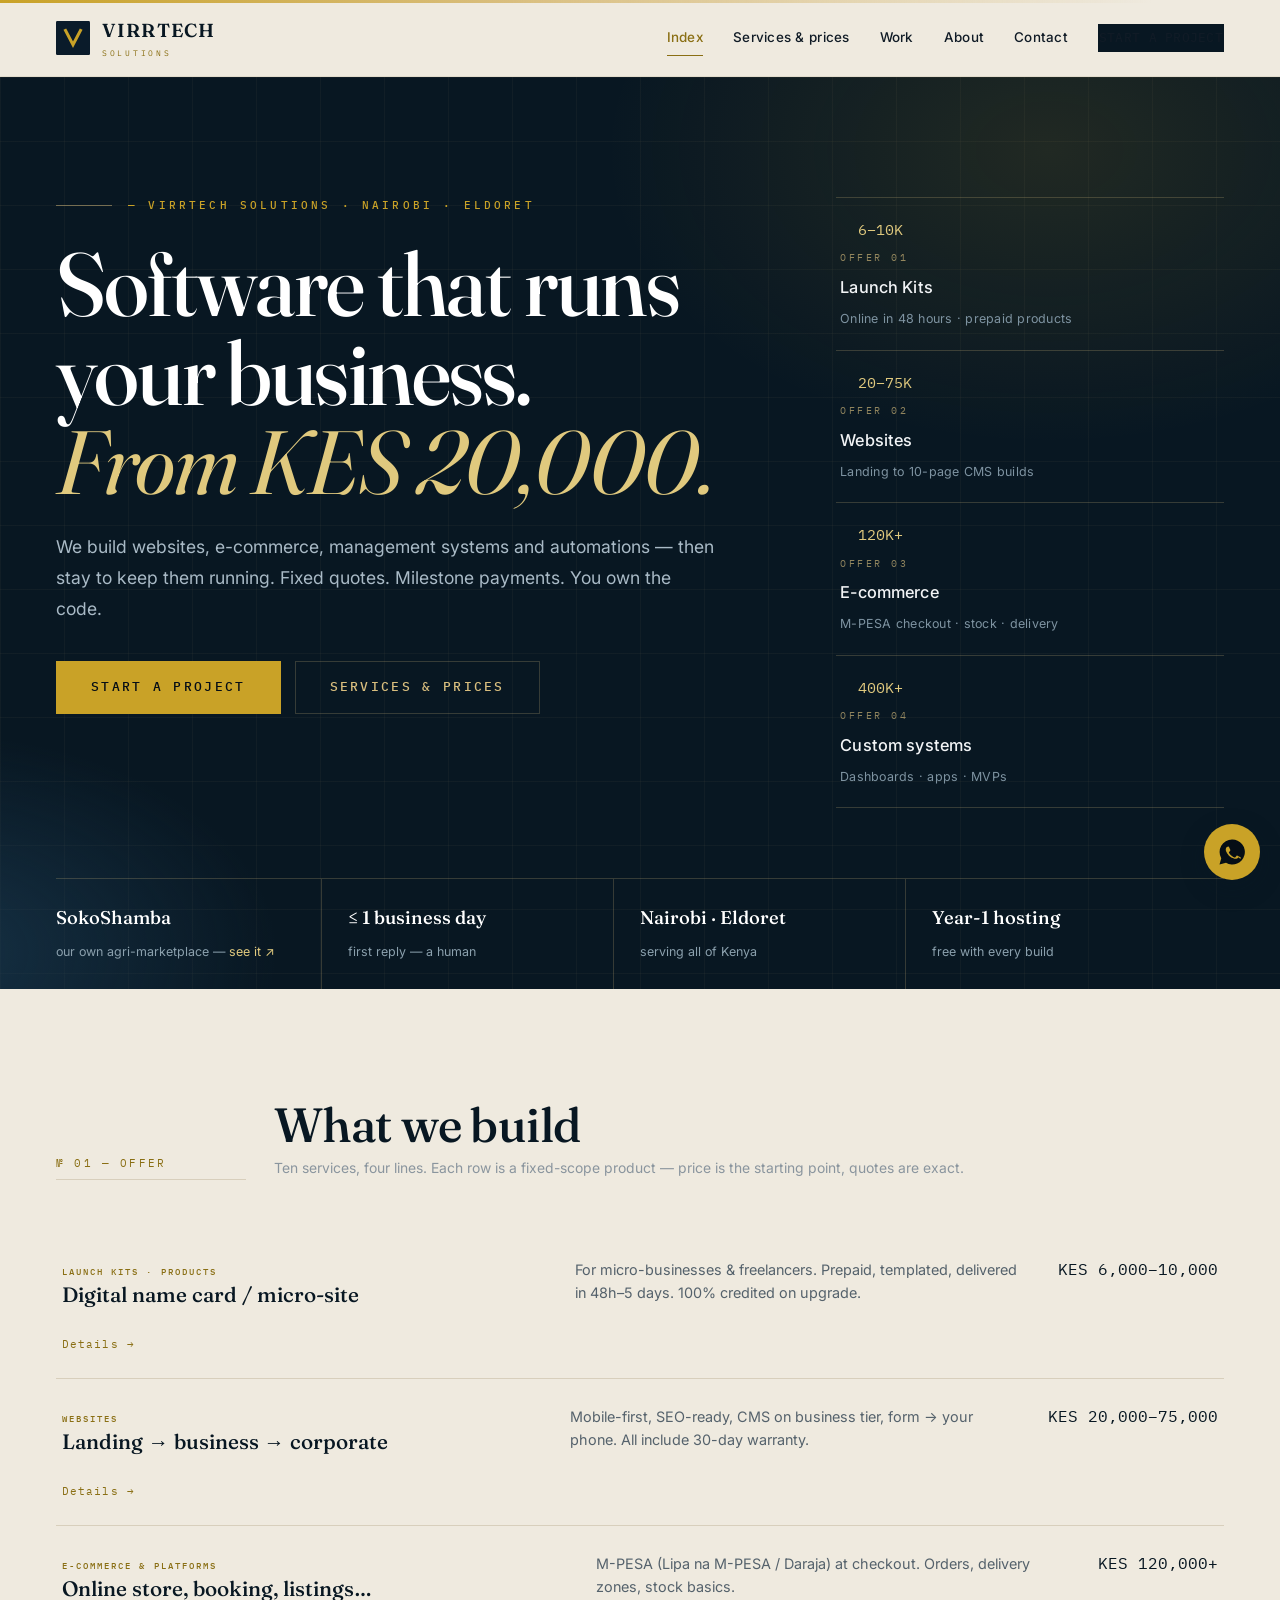
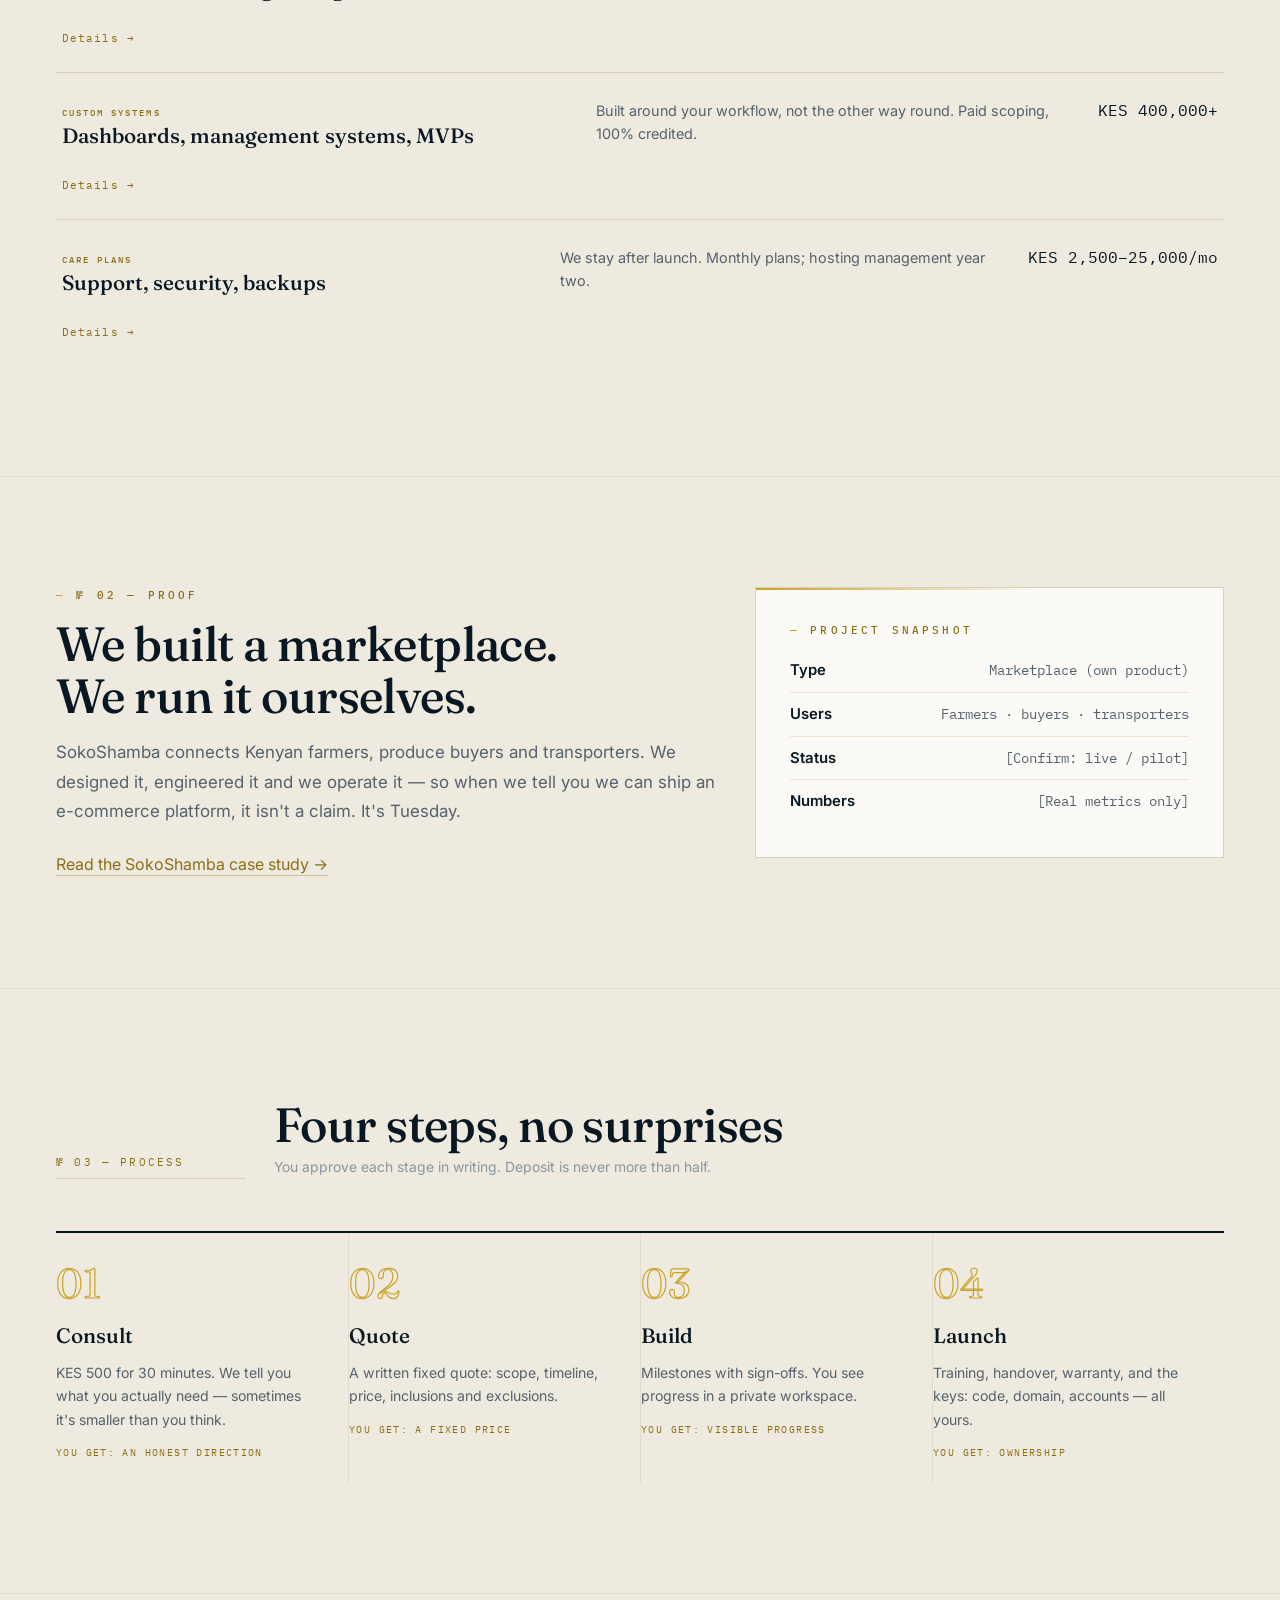
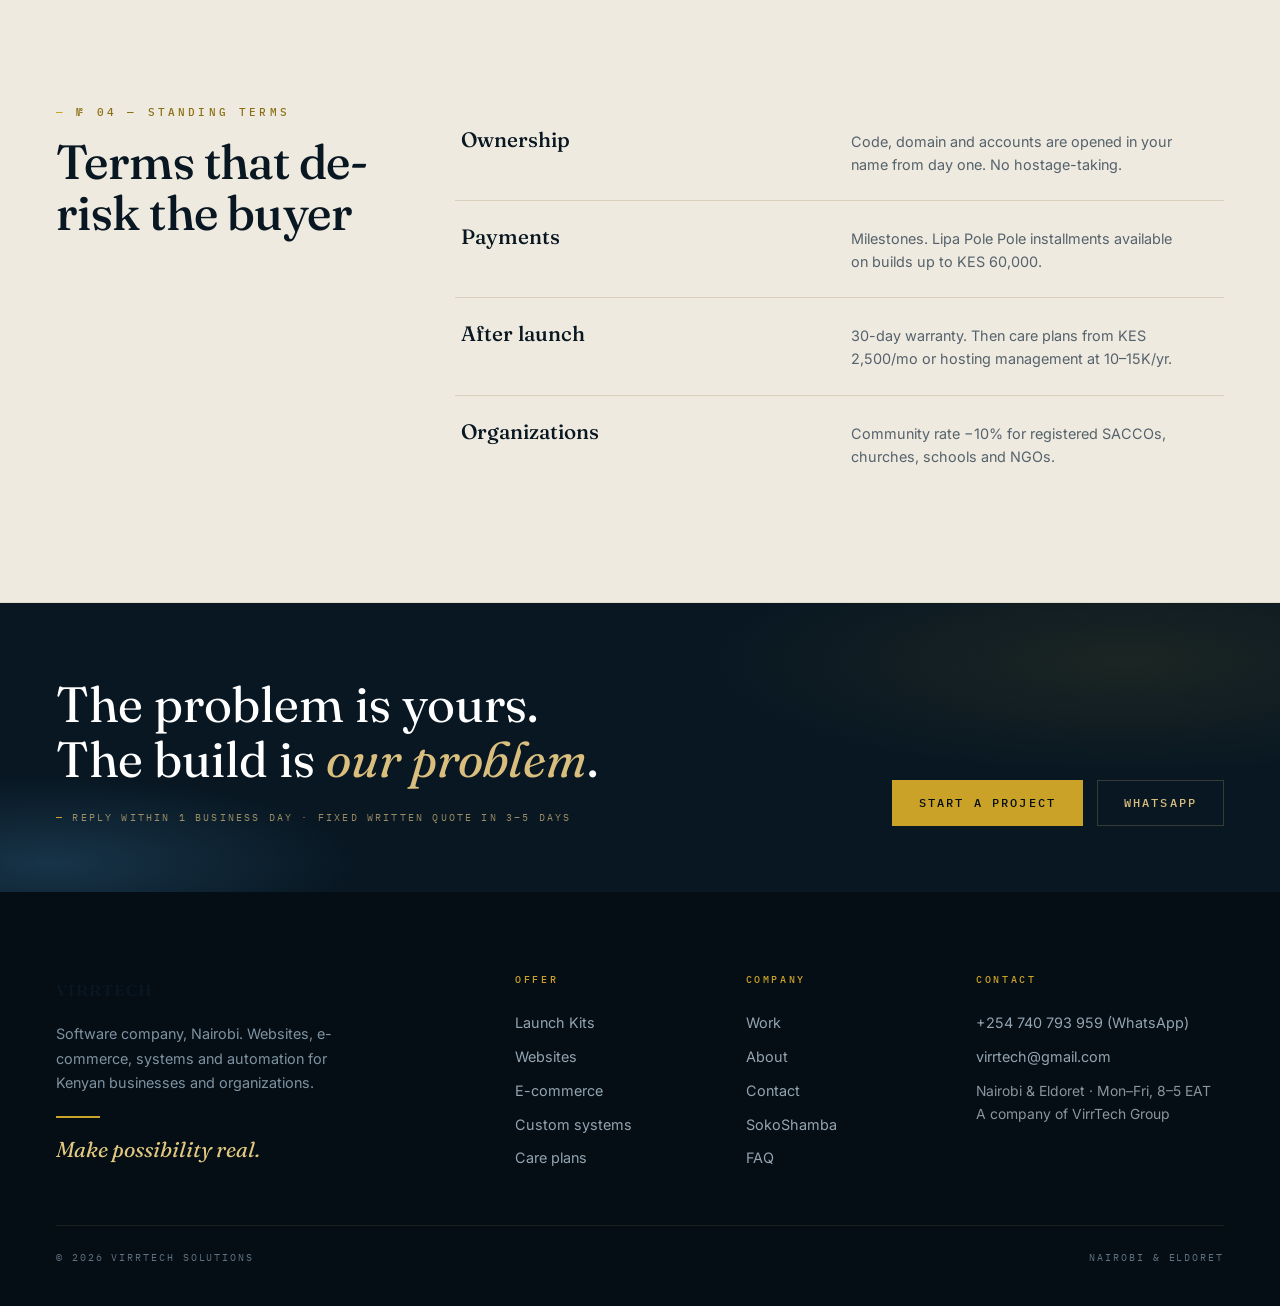
==== index.html @ 0513364d "Paystack consult fee (KES 500, flat): pay-to-book flow on book.html with card/M-PESA, paid-lead aler" ====
<!DOCTYPE html>
<html lang="en">
<head>
<meta charset="UTF-8">
<meta name="viewport" content="width=device-width, initial-scale=1.0">
<title>VirrTech Solutions — Nairobi software company: websites, systems, automation</title>
<meta name="description" content="VirrTech Solutions builds business websites (from KES 20,000), e-commerce with M-PESA, custom systems and automations in Nairobi. Fixed quotes, you own everything.">
<link rel="preconnect" href="https://fonts.googleapis.com">
<link href="https://fonts.googleapis.com/css2?family=Fraunces:ital,opsz,wght@0,9..144,400;0,9..144,500;0,9..144,600;1,9..144,400;1,9..144,500&family=IBM+Plex+Mono:wght@400;500&family=Inter:wght@400;500;600;700&display=swap" rel="stylesheet">
<link rel="stylesheet" href="css/styles.css">
<link rel="icon" type="image/svg+xml" href="data:image/svg+xml,%3Csvg xmlns='http://www.w3.org/2000/svg' viewBox='0 0 100 100'%3E%3Crect width='100' height='100' rx='4' fill='%230A1B2A'/%3E%3Cpath d='M28 28 L50 70 L72 28' fill='none' stroke='%23C9A227' stroke-width='9' stroke-linecap='square'/%3E%3C/svg%3E">

<meta property="og:type" content="website">
<meta property="og:site_name" content="VirrTech Solutions">
<meta property="og:url" content="https://virrtech.co.ke/index.html">
<meta property="og:title" content="VirrTech Solutions — Nairobi software company: websites, systems, automation">
<meta property="og:description" content="VirrTech Solutions — software company in Nairobi & Eldoret, Kenya. Websites from KES 20,000, e-commerce with M-PESA, custom systems, automations.">
<meta property="og:image" content="https://virrtech.co.ke/og-cover.png">
<meta name="twitter:card" content="summary_large_image">
<link rel="canonical" href="https://virrtech.co.ke/index.html">
<!-- GA4: replace G-XXXXXXX once tracking is wanted
<script async src="https://www.googletagmanager.com/gtag/js?id=G-XXXXXXX"></script> -->

<!-- LocalBusiness schema (index only) -->
<script type="application/ld+json">
{
 "@context":"https://schema.org",
 "@type":"ProfessionalService",
 "name":"VirrTech Solutions",
 "description":"Software company in Nairobi & Eldoret, Kenya: websites, e-commerce with M-PESA, custom systems, automation.",
 "url":"https://virrtech.co.ke/",
 "email":"virrtech@gmail.com",
 "telephone":"+254740793959",
 "priceRange":"KES 6,000 - KES 3,000,000",
 "areaServed":["Nairobi","Eldoret","Kenya"],
 "founder":{"@type":"Person","name":"Ryan Lagat","jobTitle":"Founder & Group CEO"},
 "parentOrganization":{"@type":"Organization","name":"VirrTech Group"}
}
</script></head>

<body>

<!-- header -->
<header class="hd">
  <div class="wrap hd-in">
    <a class="logo" href="index.html" aria-label="VirrTech Solutions">
      <svg width="34" height="34" viewBox="0 0 100 100" aria-hidden="true"><rect width="100" height="100" rx="4" fill="#0A1B2A"/><path d="M28 28 L50 70 L72 28" fill="none" stroke="#C9A227" stroke-width="9" stroke-linecap="square"/></svg>
      <span><span class="nm">VIRRTECH</span><span class="sd">Solutions</span></span>
    </a>
    <nav class="nav">
      <a class="on" href="index.html">Index</a>
      <a href="services.html">Services &amp; prices</a>
      <a href="work.html">Work</a>
      <a href="about.html">About</a>
      <a href="start.html">Contact</a>
      <a class="btn btn-p btn-sm" href="start.html">Start a project</a>
    </nav>
    <button class="burger" aria-label="Menu" onclick="document.body.classList.toggle('mo')">☰</button>
  </div>
</header>
<div class="mnav"><a href="index.html">Index</a><a href="services.html">Services &amp; prices</a><a href="work.html">Work</a><a href="about.html">About</a><a href="start.html">Contact</a><a class="btn btn-p" href="start.html">Start a project</a></div>

<!-- hero -->
<section class="hero">
  <div class="wrap">
    <div class="hero-grid">
      <div data-rv>
        <div class="eyebrow-hero"><span class="rule"></span><span class="lab" style="color:var(--gold-500);">VirrTech Solutions · Nairobi · Eldoret</span></div>
        <h1 class="t1">Software that runs<br>your business.<br><em>From KES 20,000.</em></h1>
        <p class="lead" style="color:#A9BAC6;">We build websites, e-commerce, management systems and automations — then stay to keep them running. Fixed quotes. Milestone payments. You own the code.</p>
        <div class="acts">
          <a class="btn btn-g btn-lg" href="start.html">Start a project</a>
          <a class="btn btn-ol btn-lg" href="services.html">Services &amp; prices</a>
        </div>
      </div>
      <div class="rail" data-rv>
        <div class="rl"><a href="services.html#kits"><span class="pr">6–10K</span><span class="no">Offer 01</span><span class="ln">Launch Kits</span><span class="ds">Online in 48 hours · prepaid products</span></a></div>
        <div class="rl"><a href="services.html#sites"><span class="pr">20–75K</span><span class="no">Offer 02</span><span class="ln">Websites</span><span class="ds">Landing to 10-page CMS builds</span></a></div>
        <div class="rl"><a href="services.html#commerce"><span class="pr">120K+</span><span class="no">Offer 03</span><span class="ln">E-commerce</span><span class="ds">M-PESA checkout · stock · delivery</span></a></div>
        <div class="rl"><a href="services.html#systems"><span class="pr">400K+</span><span class="no">Offer 04</span><span class="ln">Custom systems</span><span class="ds">Dashboards · apps · MVPs</span></a></div>
      </div>
    </div>
    <div class="hstrip" data-rv>
      <div><b>SokoShamba</b><span>our own agri-marketplace — </span><a class="go" href="work.html">see it ↗</a></div>
      <div><b>≤ 1 business day</b><span>first reply — a human</span></div>
      <div><b>Nairobi · Eldoret</b><span>serving all of Kenya</span></div>
      <div><b>Year-1 hosting</b><span>free with every build</span></div>
    </div>
  </div>
</section>

<section class="sec" id="offer">
  <div class="wrap">
    <div class="sechead"><span class="n">№ 01 — Offer</span>
      <div><h2 class="t2">What we build</h2>
      <p class="small" style="margin-top:6px;">Ten services, four lines. Each row is a fixed-scope product — price is the starting point, quotes are exact.</p></div>
    </div>
    <div data-rv>
      <div class="rrow"><div class="wt"><small>Launch Kits · products</small>Digital name card / micro-site</div><div class="ds">For micro-businesses &amp; freelancers. Prepaid, templated, delivered in 48h–5 days. 100% credited on upgrade.</div><div class="px">KES 6,000–10,000</div><a class="go" href="services.html#kits">Details →</a></div>
      <div class="rrow"><div class="wt"><small>Websites</small>Landing → business → corporate</div><div class="ds">Mobile-first, SEO-ready, CMS on business tier, form → your phone. All include 30-day warranty.</div><div class="px">KES 20,000–75,000</div><a class="go" href="services.html#sites">Details →</a></div>
      <div class="rrow"><div class="wt"><small>E-commerce &amp; platforms</small>Online store, booking, listings…</div><div class="ds">M-PESA (Lipa na M-PESA / Daraja) at checkout. Orders, delivery zones, stock basics.</div><div class="px">KES 120,000+</div><a class="go" href="services.html#commerce">Details →</a></div>
      <div class="rrow"><div class="wt"><small>Custom systems</small>Dashboards, management systems, MVPs</div><div class="ds">Built around your workflow, not the other way round. Paid scoping, 100% credited.</div><div class="px">KES 400,000+</div><a class="go" href="services.html#systems">Details →</a></div>
      <div class="rrow"><div class="wt"><small>Care plans</small>Support, security, backups</div><div class="ds">We stay after launch. Monthly plans; hosting management year two.</div><div class="px">KES 2,500–25,000/mo</div><a class="go" href="services.html#care">Details →</a></div>
    </div>
  </div>
</section>

<!-- SokoShamba -->
<section class="sec">
  <div class="wrap">
    <div class="secgrid">
      <div class="c7" data-rv>
        <div class="lab">№ 02 — Proof</div>
        <h2 class="t2" style="margin-top:14px;">We built a marketplace.<br>We run it ourselves.</h2>
        <p class="lead" style="margin-top:16px;">SokoShamba connects Kenyan farmers, produce buyers and transporters. We designed it, engineered it and we operate it — so when we tell you we can ship an e-commerce platform, it isn't a claim. It's Tuesday.</p>
        <p class="mt"><a class="lnk" href="work.html">Read the SokoShamba case study →</a></p>
      </div>
      <div class="c5" data-rv>
        <div class="panel">
          <div class="lab" style="margin-bottom:10px;">Project snapshot</div>
          <ul>
            <li><b>Type</b> <span class="mono-n">Marketplace (own product)</span></li>
            <li><b>Users</b> <span class="mono-n">Farmers · buyers · transporters</span></li>
            <li><b>Status</b> <span class="mono-n">[Confirm: live / pilot]</span></li>
            <li><b>Numbers</b> <span class="mono-n">[Real metrics only]</span></li>
          </ul>
        </div>
      </div>
    </div>
  </div>
</section>

<!-- process -->
<section class="sec">
  <div class="wrap">
    <div class="sechead"><span class="n">№ 03 — Process</span>
      <div><h2 class="t2">Four steps, no surprises</h2>
      <p class="small" style="margin-top:6px;">You approve each stage in writing. Deposit is never more than half.</p></div>
    </div>
    <div class="steps" data-rv>
      <div class="stp"><span class="no">01</span><h4>Consult</h4><p>KES 500 for 30 minutes. We tell you what you actually need — sometimes it's smaller than you think.</p><span class="ot">You get: an honest direction</span></div>
      <div class="stp"><span class="no">02</span><h4>Quote</h4><p>A written fixed quote: scope, timeline, price, inclusions and exclusions.</p><span class="ot">You get: a fixed price</span></div>
      <div class="stp"><span class="no">03</span><h4>Build</h4><p>Milestones with sign-offs. You see progress in a private workspace.</p><span class="ot">You get: visible progress</span></div>
      <div class="stp"><span class="no">04</span><h4>Launch</h4><p>Training, handover, warranty, and the keys: code, domain, accounts — all yours.</p><span class="ot">You get: ownership</span></div>
    </div>
  </div>
</section>

<!-- policies strip -->
<section class="sec">
  <div class="wrap">
    <div class="secgrid">
      <div class="c4" data-rv>
        <div class="lab">№ 04 — Standing terms</div>
        <h2 class="t2" style="margin-top:14px;">Terms that de-risk the buyer</h2>
      </div>
      <div class="c8" data-rv>
        <div class="rrow"><div class="wt">Ownership</div><div class="ds">Code, domain and accounts are opened in your name from day one. No hostage-taking.</div></div>
        <div class="rrow"><div class="wt">Payments</div><div class="ds">Milestones. Lipa Pole Pole installments available on builds up to KES 60,000.</div></div>
        <div class="rrow"><div class="wt">After launch</div><div class="ds">30-day warranty. Then care plans from KES 2,500/mo or hosting management at 10–15K/yr.</div></div>
        <div class="rrow"><div class="wt">Organizations</div><div class="ds">Community rate −10% for registered SACCOs, churches, schools and NGOs.</div></div>
      </div>
    </div>
  </div>
</section>

<!-- final -->
<section class="qband">
  <div class="wrap" style="padding-top:74px;padding-bottom:66px;">
    <div class="in" data-rv>
      <div>
        <div class="t">The problem is yours.<br>The build is <em>our problem</em>.</div>
        <div class="sla">Reply within 1 business day · Fixed written quote in 3–5 days</div>
      </div>
      <div class="act">
        <a class="btn btn-p" href="start.html">Start a project</a>
        <a class="btn btn-ol" href="https://wa.me/254740793959">WhatsApp</a>
      </div>
    </div>
  </div>
</section>

<!-- footer -->
<footer class="ft">
  <div class="wrap">
    <div class="ft-grid">
      <div class="fb">
        <a class="logo" href="index.html"><span class="nm" style="font-size:1rem;">VIRRTECH</span></a>
        <p>Software company, Nairobi. Websites, e-commerce, systems and automation for Kenyan businesses and organizations.</p>
        <p class="ph">Make possibility real.</p>
      </div>
      <div><h5>Offer</h5><a href="services.html#kits">Launch Kits</a><a href="services.html#sites">Websites</a><a href="services.html#commerce">E-commerce</a><a href="services.html#systems">Custom systems</a><a href="services.html#care">Care plans</a></div>
      <div><h5>Company</h5><a href="work.html">Work</a><a href="about.html">About</a><a href="start.html">Contact</a><a href="work.html">SokoShamba</a><a href="faq.html">FAQ</a></div>
      <div><h5>Contact</h5><a href="https://wa.me/254740793959">+254 740 793 959 (WhatsApp)</a><a href="mailto:virrtech@gmail.com">virrtech@gmail.com</a><span class="small" style="display:block;margin-top:6px;">Nairobi &amp; Eldoret · Mon–Fri, 8–5 EAT<br>A company of VirrTech Group</span></div>
    </div>
    <div class="ftbot"><span>© 2026 VirrTech Solutions</span><span>Nairobi &amp; Eldoret</span></div>
  </div>
</footer>

<a class="wafab" href="https://wa.me/254740793959?text=Hi%20VirrTech%20%F0%9F%91%8B%20I%20found%20you%20via%20your%20website." aria-label="Chat on WhatsApp"><svg width="30" height="30" viewBox="0 0 24 24" fill="#fff"><path d="M12 2a10 10 0 0 0-8.6 15L2 22l5.2-1.4A10 10 0 1 0 12 2zm5.2 14.2c-.2.6-1.2 1.2-1.7 1.2-.4.1-1 .1-1.6-.1a13 13 0 0 1-1.5-.5c-2.6-1.1-4.3-3.9-4.4-4.1-.1-.2-1-1.4-1-2.6s.6-1.8.9-2.1c.2-.2.5-.3.7-.3h.5c.2 0 .4-.1.6.4l.9 2.1c.1.2.1.4 0 .6l-.4.6-.5.5c-.1.1-.3.3-.1.6.2.3.8 1.4 1.8 2.2 1.2 1.1 2.2 1.4 2.6 1.6.3.1.5.1.7-.1l1-1.2c.2-.3.4-.2.7-.1l2 1c.3.1.5.2.6.4 0 .1 0 .7-.3 1.3z"/></svg></a>
<div class="fbar">
  <a class="btn btn-p" href="start.html">Start a project</a>
  <a class="btn btn-ol" href="https://wa.me/254740793959">WhatsApp</a>
</div>

<script src="js/config.js" defer></script>
<script src="js/main.js" defer></script>
</body>
</html>
---- css/styles.css ----
/* ============================================================
   VIRRTECH SOLUTIONS — v3 "Midnight & Gold · Premium"
   Editorial-luxe: serif display, gold hairlines, deep navy
   ============================================================ */
:root{
  --navy-950:#050D15; --navy-900:#081722; --navy-800:#0F2636; --navy-700:#16334a; --navy-600:#1E4059;
  --gold-500:#C9A227; --gold-600:#AD8A20; --gold-700:#8A6F14; --gold-300:#E0C97E; --gold-200:#EADCA6;
  --champagne:#D9BE7E;
  --ivory:#F5F1E7; --paper:#EFEADF; --card:#FBFAF6;
  --ink:#101B26; --muted:#55626C; --soft:#8A959E; --line:#D8CFBC; --line-soft:rgba(216,207,188,.55);
  --line-dk:rgba(217,190,126,.22);
  --serif:"Fraunces",Georgia,"Times New Roman",serif;
  --sans:"Inter",system-ui,-apple-system,"Segoe UI",Roboto,Arial,sans-serif;
  --mono:"IBM Plex Mono",ui-monospace,Consolas,monospace;
  --ease:cubic-bezier(.16,1,.3,1);
}
*{margin:0;padding:0;box-sizing:border-box}
html{scroll-behavior:smooth}
::selection{background:#C9A227;color:#081722}
body{font-family:var(--sans);background:var(--paper);color:var(--ink);line-height:1.65;font-size:16px;-webkit-font-smoothing:antialiased;text-rendering:optimizeLegibility}
.wrap{max-width:1220px;margin:0 auto;padding:0 26px}
a{color:inherit}
.mono{font-family:var(--mono)}
img{max-width:100%}

/* gold top hairline */
body::before{content:"";position:fixed;top:0;left:0;right:0;height:3px;background:linear-gradient(90deg,var(--gold-500),var(--champagne) 40%,transparent 90%);z-index:120}

/* ---------- TYPE ---------- */
.serif{font-family:var(--serif)}
.t1{font-family:var(--serif);font-weight:500;font-size:clamp(3rem,7vw,5.6rem);line-height:.99;letter-spacing:-.02em;color:var(--navy-900)}
.t1 em{font-style:italic;font-weight:400;color:var(--gold-600);letter-spacing:-.015em}
.t2{font-family:var(--serif);font-weight:500;font-size:clamp(1.9rem,3.8vw,3rem);line-height:1.08;letter-spacing:-.012em;color:var(--navy-900)}
.t2 em{font-style:italic;color:var(--gold-600)}
.t3{font-family:var(--serif);font-weight:500;font-size:1.4rem;color:var(--navy-900);line-height:1.25}
.lab{font-family:var(--mono);font-size:.66rem;letter-spacing:.3em;text-transform:uppercase;color:var(--gold-700);font-weight:500}
.lab::before{content:"— ";color:var(--gold-500)}
.lab.lgt{color:var(--champagne)}.lab.lgt::before{color:var(--gold-500)}
.lead{color:var(--muted);font-size:1.06rem;line-height:1.75;max-width:60ch}
.lead b{color:var(--ink);font-weight:600}
.small{font-size:.87rem;color:var(--soft)}
.mono-n{font-family:var(--mono);font-size:.9rem}
.tick{color:var(--gold-600)}
.wht{color:#fff}.lgt{color:var(--champagne)}
.gold{color:var(--gold-600)}

/* ---------- BUTTONS ---------- */
.btn{display:inline-flex;align-items:center;justify-content:center;gap:10px;font-family:var(--mono);font-weight:500;font-size:.74rem;letter-spacing:.18em;text-transform:uppercase;padding:16px 26px;text-decoration:none;cursor:pointer;transition:all .22s var(--ease);line-height:1;border:1px solid transparent;border-radius:0;white-space:nowrap}
.btn-p{background:var(--navy-900);color:#fff}
.btn-p:hover{background:var(--gold-500);color:var(--navy-950)}
.btn-g{background:var(--gold-500);color:var(--navy-950)}
.btn-g:hover{background:var(--navy-900);color:#fff}
.btn-o{border-color:var(--navy-800);color:var(--navy-900);background:transparent}
.btn-o:hover{background:var(--navy-900);color:#fff}
.btn-ol{border-color:var(--line-dk);color:var(--champagne);background:transparent}
.btn-ol:hover{background:rgba(217,190,126,.14);color:#fff;border-color:var(--gold-500)}
.btn-sm{padding:12px 18px;font-size:.66rem}
.btn-lg{padding:19px 34px;font-size:.8rem}
.btn .ar{margin-left:4px}
.arr{font-family:var(--mono);color:var(--gold-700);text-decoration:none;font-size:.8rem;letter-spacing:.06em}
.arr:hover{color:var(--gold-600)}
.lnk{color:var(--gold-700);text-decoration:none;border-bottom:1px solid rgba(138,111,20,.35);padding-bottom:1px}
.lnk:hover{border-color:var(--gold-700);color:var(--gold-600)}

/* ---------- HEADER ---------- */
.hd{position:sticky;top:0;z-index:100;background:rgba(239,234,223,.86);backdrop-filter:blur(14px);-webkit-backdrop-filter:blur(14px);border-bottom:1px solid var(--line-soft)}
.hd-in{display:flex;align-items:center;justify-content:space-between;height:76px}
.logo{display:flex;align-items:center;gap:12px;text-decoration:none}
.logo .nm{font-family:var(--serif);font-weight:600;letter-spacing:.06em;font-size:1.18rem;color:var(--navy-900)}
.logo .sd{font-family:var(--mono);font-size:.5rem;letter-spacing:.34em;color:var(--gold-700);text-transform:uppercase;display:block;margin-top:1px}
.nav{display:flex;gap:30px;align-items:center}
.nav a{font-size:.84rem;font-weight:500;color:var(--ink);text-decoration:none;padding:6px 0;border-bottom:1px solid transparent;letter-spacing:.02em}
.nav a:hover{color:var(--gold-700)}
.nav a.on{color:var(--gold-700);border-bottom-color:var(--gold-700)}
.burger{display:none;background:none;border:1px solid var(--line);width:42px;height:42px;font-size:1.3rem;cursor:pointer;color:var(--navy-900);line-height:1}
@media(max-width:960px){.nav{display:none}.burger{display:block}}
.mnav{position:fixed;inset:76px 0 0;background:var(--navy-900);z-index:99;padding:40px 30px;transform:translateX(102%);transition:transform .32s var(--ease);display:flex;flex-direction:column;gap:6px}
body.mo .mnav{transform:none}
.mnav a{color:#DCE4E9;text-decoration:none;font-family:var(--serif);font-size:1.7rem;padding:10px 2px;border-bottom:1px solid rgba(217,190,126,.1)}
.mnav .btn{margin-top:24px;text-align:center;font-family:var(--mono);font-size:.75rem}

/* ---------- HERO ---------- */
.hero{padding:120px 0 0;position:relative;background:var(--navy-900);color:#fff;overflow:hidden}
.hero::before{content:"";position:absolute;inset:0;background:radial-gradient(56% 52% at 82% 8%,rgba(201,162,39,.13),transparent 62%),radial-gradient(46% 40% at -6% 96%,rgba(30,64,89,.65),transparent 60%),linear-gradient(rgba(217,190,126,.045) 1px,transparent 1px),linear-gradient(90deg,rgba(217,190,126,.045) 1px,transparent 1px);background-size:auto,auto,64px 64px,64px 64px;pointer-events:none}
.hero .wrap{position:relative}
.hero-grid{display:grid;grid-template-columns:1.3fr .7fr;gap:60px;align-items:start}
@media(max-width:960px){.hero-grid{grid-template-columns:1fr;gap:40px}}
.hero .t1{color:#fff}
.hero .t1 em{color:var(--gold-300)}
.hero .lead{color:#A9BAC6;margin-top:26px;font-size:1.1rem}
.hero .acts{display:flex;gap:14px;flex-wrap:wrap;margin-top:36px}
.hero .lab{color:var(--gold-500)}
.eyebrow-hero{display:flex;align-items:center;gap:16px;margin-bottom:26px}
.eyebrow-hero .rule{flex:0 0 56px;height:1px;background:rgba(217,190,126,.5)}
/* rail */
.rail{border-top:1px solid var(--line-dk)}
.rail .rl{border-bottom:1px solid var(--line-dk);display:grid;grid-template-columns:1fr auto;gap:8px 18px;padding:20px 4px;align-items:baseline}
.rail .rl:hover{background:rgba(201,162,39,.06)}
.rail .ln{font-size:1.02rem;font-weight:500;color:#F2F4F6;letter-spacing:.01em}
.rail .rl .no{grid-column:1;font-family:var(--mono);font-size:.6rem;letter-spacing:.26em;color:rgba(217,190,126,.65);text-transform:uppercase}
.rail .rl .ln{grid-column:1}
.rail .rl .pr{grid-column:2;grid-row:1/3;align-self:center;font-family:var(--mono);font-size:.92rem;color:var(--gold-300)}
.rail .rl .ln a{text-decoration:none;color:inherit}
.rail .ds{grid-column:1;font-size:.78rem;color:#7E93A1;letter-spacing:.02em}
.rail .rl .dt{grid-row:2;font-family:var(--mono);font-size:.62rem;letter-spacing:.18em;color:rgba(217,190,126,.55);text-transform:uppercase}
/* hero strip */
.hstrip{border-top:1px solid var(--line-dk);margin-top:70px;display:grid;grid-template-columns:repeat(4,1fr)}
@media(max-width:900px){.hstrip{grid-template-columns:repeat(2,1fr)}}
.hstrip>div{padding:24px 26px 26px 0;margin-right:26px;border-right:1px solid var(--line-dk)}
.hstrip>div:last-child{border-right:0}
.hstrip b{display:block;font-family:var(--serif);font-size:1.15rem;font-weight:500;color:#fff;margin-bottom:3px}
.hstrip span,.hstrip .go{font-size:.78rem;color:#8BA0AD}
.hstrip .go{color:var(--gold-300);text-decoration:none}

/* ---------- SECTIONS ---------- */
.sec{padding:110px 0;border-bottom:1px solid var(--line-soft)}
.sechead{display:grid;grid-template-columns:190px 1fr auto;gap:28px;margin-bottom:52px;align-items:end}
.sechead .n{font-family:var(--mono);font-size:.68rem;color:var(--gold-700);letter-spacing:.2em;text-transform:uppercase;padding-bottom:6px;border-bottom:1px solid var(--line)}
.sechead .meta{max-width:230px;text-align:right;font-size:.78rem;color:var(--soft);padding-bottom:8px}
@media(max-width:860px){.sechead{grid-template-columns:1fr;gap:10px}.sechead .meta{text-align:left}}
.secgrid{display:grid;grid-template-columns:repeat(12,1fr);gap:30px}
.c3{grid-column:span 3}.c4{grid-column:span 4}.c5{grid-column:span 5}.c7{grid-column:span 7}.c8{grid-column:span 8}.c12{grid-column:span 12}
@media(max-width:920px){.c3,.c4,.c5,.c7,.c8{grid-column:span 12}}
.panel{border:1px solid var(--line);background:var(--card);padding:34px;position:relative}
.panel::after{content:"";position:absolute;top:0;left:0;right:0;height:2px;background:linear-gradient(90deg,var(--gold-500),transparent 60%)}
.panel h3,.panel h4{font-family:var(--serif);font-weight:500;font-size:1.35rem;margin:4px 0 12px;color:var(--navy-900)}
.panel p,.panel li{font-size:.93rem;color:var(--muted)}
.panel ul{list-style:none}
.panel ul li{padding:9px 0;border-bottom:1px dotted var(--line);display:flex;justify-content:space-between;gap:16px;align-items:baseline}
.panel ul li:last-child{border-bottom:0}
.panel ul li b{color:var(--navy-900);font-weight:600}
.darkpanel{background:linear-gradient(180deg,var(--navy-800),var(--navy-900));border:1px solid var(--line-dk);padding:38px;color:#B9C8D2;position:relative}
.darkpanel::before{content:"";position:absolute;top:0;left:0;bottom:0;width:2px;background:var(--gold-500)}
.darkpanel h3,.darkpanel h4{color:#fff;font-family:var(--serif);font-weight:500;font-size:1.4rem;margin-bottom:10px}
.darkpanel .lab{color:var(--champagne)}
.darkpanel ol,.darkpanel ul{list-style:none}
.darkpanel li{padding:8px 0;font-size:.92rem;color:#A7B7C2;border-bottom:1px solid rgba(217,190,126,.08)}
.price{font-family:var(--mono);font-size:1.02rem;color:var(--navy-900);font-weight:500;white-space:nowrap}

/* ---------- ROWS ---------- */
.rrow{display:grid;grid-template-columns:1.6fr 1.5fr auto;gap:28px;padding:24px 6px;border-bottom:1px solid var(--line);align-items:baseline;transition:background .2s}
.rrow:last-child{border-bottom:0}
.rrow:hover{background:rgba(201,162,39,.05)}
.rrow .wt{font-family:var(--serif);font-size:1.3rem;font-weight:500;color:var(--navy-900);line-height:1.2}
.rrow .wt small{display:block;font-family:var(--mono);font-size:.58rem;letter-spacing:.22em;text-transform:uppercase;color:var(--gold-700);margin-bottom:6px;font-weight:500}
.rrow .ds{font-size:.9rem;color:var(--muted);line-height:1.6}
.rrow .px{font-family:var(--mono);font-size:1rem;color:var(--navy-900);white-space:nowrap}
.rrow .go{font-family:var(--mono);font-size:.68rem;color:var(--gold-700);text-decoration:none;letter-spacing:.1em;white-space:nowrap}
@media(max-width:860px){.rrow{grid-template-columns:1fr;gap:6px;padding:18px 4px}.rrow .px{font-size:.9rem}}

/* ---------- STEPS ---------- */
.steps{display:grid;grid-template-columns:repeat(4,1fr);border-top:2px solid var(--navy-900)}
@media(max-width:920px){.steps{grid-template-columns:repeat(2,1fr)}}
@media(max-width:560px){.steps{grid-template-columns:1fr}}
.stp{padding:30px 26px 22px 0;position:relative}
.stp+.stp{border-left:1px solid var(--line-soft)}
.stp .no{font-family:var(--serif);font-size:2.6rem;line-height:1;color:transparent;-webkit-text-stroke:1px var(--gold-500);display:block}
.stp h4{font-family:var(--serif);font-weight:500;font-size:1.3rem;margin:14px 0 8px;color:var(--navy-900)}
.stp p{font-size:.88rem;color:var(--muted)}
.stp .ot{display:block;margin-top:14px;font-family:var(--mono);font-size:.62rem;letter-spacing:.14em;text-transform:uppercase;color:var(--gold-700)}

/* ---------- TABLES ---------- */
.tbl{width:100%;border-collapse:collapse}
.tbl th{font-family:var(--mono);font-weight:500;font-size:.62rem;letter-spacing:.22em;text-transform:uppercase;color:var(--gold-700);text-align:left;padding:12px 10px;border-bottom:2px solid var(--navy-900)}
.tbl td{padding:16px 10px;border-bottom:1px solid var(--line-soft);vertical-align:top;color:var(--muted);font-size:.93rem}
.tbl td b,.tbl td .nm{color:var(--navy-900);font-weight:600}
.tbl tr:hover td{background:rgba(201,162,39,.04)}
.tbl .px{font-family:var(--mono);color:var(--navy-900);white-space:nowrap}
@media(max-width:700px){.tbl{font-size:.84rem}}

/* ---------- FAQ ---------- */
details.fq{border-bottom:1px solid var(--line)}
details.fq summary{cursor:pointer;padding:20px 6px;font-family:var(--serif);font-size:1.13rem;color:var(--navy-900);list-style:none;display:flex;justify-content:space-between;gap:20px}
details.fq summary::-webkit-details-marker{display:none}
details.fq summary::after{content:"+";font-family:var(--mono);color:var(--gold-600);font-size:1.1rem}
details.fq[open] summary::after{content:"–"}
details.fq .b{padding:0 8px 20px;color:var(--muted);font-size:.94rem;max-width:72ch}

/* ---------- FORM / WIZARD ---------- */
.fd{margin-bottom:18px}
.fd label{display:block;font-size:.72rem;font-weight:600;letter-spacing:.14em;text-transform:uppercase;margin-bottom:8px;color:var(--navy-900)}
.fd .req{color:#A3442E}
.fd input[type=text],.fd input[type=tel],.fd select,.fd textarea{width:100%;padding:14px 16px;border:1px solid var(--line);background:#fff;font-family:var(--sans);font-size:.98rem;color:var(--ink);transition:border .15s,box-shadow .15s}
.fd input:focus,.fd select:focus,.fd textarea:focus{outline:0;border-color:var(--gold-500);box-shadow:0 0 0 3px rgba(201,162,39,.15)}
.chips{display:flex;flex-wrap:wrap;gap:8px}
.chip input{position:absolute;opacity:0;pointer-events:none}
.chip span{display:inline-block;border:1px solid var(--line);padding:11px 16px;font-size:.86rem;cursor:pointer;background:#fff;color:var(--muted);transition:all .15s;letter-spacing:.01em}
.chip input:checked+span{border-color:var(--navy-900);background:var(--navy-900);color:#fff}
.chip span:hover{border-color:var(--gold-500)}
ol.proc{list-style:none;counter-reset:pc}
ol.proc li{counter-increment:pc;padding:12px 0 12px 46px;position:relative;border-bottom:1px dotted rgba(217,190,126,.2);font-size:.9rem;color:#A7B7C2}
ol.proc li:last-child{border-bottom:0}
ol.proc li b{color:#fff}
ol.proc li::before{content:counter(pc,decimal-leading-zero);position:absolute;left:2px;top:10px;font-family:var(--mono);color:var(--gold-500);font-size:.9rem}

/* wizard */
.wz{border:1px solid var(--line);background:var(--card);box-shadow:0 30px 70px rgba(8,23,34,.08)}
.wz-top{display:grid;grid-template-columns:1fr auto;gap:20px;padding:26px 34px;border-bottom:1px solid var(--line-soft);align-items:center}
@media(max-width:640px){.wz-top{grid-template-columns:1fr}}
.wz-prog{font-family:var(--mono);font-size:.64rem;letter-spacing:.24em;text-transform:uppercase;color:var(--gold-700)}
.wz-track{height:2px;background:var(--line-soft);margin-top:12px;position:relative}
.wz-track i{position:absolute;top:0;left:0;bottom:0;background:linear-gradient(90deg,var(--gold-500),var(--gold-300));transition:width .35s var(--ease)}
.wz-body{padding:40px 44px 36px}
@media(max-width:640px){.wz-body{padding:26px 20px}}
.wz-q .q{font-family:var(--serif);font-size:1.7rem;color:var(--navy-900);font-weight:500;margin-bottom:20px;line-height:1.15}
.wz-q .hint{font-size:.86rem;color:var(--soft);margin-top:12px}
.wz-nav{display:flex;justify-content:space-between;gap:12px;margin-top:34px;padding-top:24px;border-top:1px solid var(--line-soft)}
.wz-foot{padding:18px 34px;background:var(--ivory);border-top:1px solid var(--line-soft);font-size:.78rem;color:var(--soft);display:flex;justify-content:space-between;gap:14px;flex-wrap:wrap}
.sumrow{display:flex;justify-content:space-between;gap:18px;padding:12px 4px;border-bottom:1px dotted var(--line);font-size:.9rem;align-items:baseline}
.sumrow b{color:var(--navy-900);font-weight:600;text-transform:uppercase;font-family:var(--mono);font-size:.62rem;letter-spacing:.14em;flex:0 0 150px}
.sumrow span{color:var(--muted);flex:1}

/* ---------- QUOTE BAND ---------- */
.qband{background:var(--navy-900);position:relative;overflow:hidden}
.qband::before{content:"";position:absolute;inset:0;background:radial-gradient(50% 60% at 88% 20%,rgba(201,162,39,.1),transparent 65%),radial-gradient(40% 50% at 4% 90%,rgba(30,64,89,.7),transparent 60%)}
.qband .wrap{position:relative;padding-top:96px;padding-bottom:88px}
.qband .in{display:flex;justify-content:space-between;gap:40px;align-items:flex-end;flex-wrap:wrap}
.qband .t{font-family:var(--serif);font-size:clamp(1.9rem,4vw,3.1rem);line-height:1.12;color:#fff;max-width:22ch}
.qband .t em{color:var(--champagne);font-style:italic}
.qband .act{display:flex;gap:14px;flex-wrap:wrap}
.sla{margin-top:22px;font-family:var(--mono);font-size:.62rem;letter-spacing:.22em;text-transform:uppercase;color:rgba(217,190,126,.7)}
.qband .sla::before{content:"— ";color:var(--gold-500)}

/* ---------- FOOTER ---------- */
.ft{background:var(--navy-950);color:#93A5B1;margin-top:0}
.ft-grid{display:grid;grid-template-columns:2.2fr 1fr 1fr 1.3fr;gap:40px;padding:80px 0 50px;border-bottom:1px solid rgba(217,190,126,.1)}
@media(max-width:900px){.ft-grid{grid-template-columns:1fr 1fr}}
@media(max-width:540px){.ft-grid{grid-template-columns:1fr}}
.ft h5{font-family:var(--mono);font-size:.62rem;letter-spacing:.26em;text-transform:uppercase;color:var(--gold-500);margin-bottom:18px;font-weight:500}
.ft a{display:block;padding:5px 0;color:#93A5B1;text-decoration:none;font-size:.9rem;transition:color .15s}
.ft a:hover{color:var(--gold-300)}
.ft .fb p{font-size:.9rem;color:#7E93A1;max-width:34ch;margin-top:14px;line-height:1.7}
.ft .fb .ph{font-family:var(--serif);font-style:italic;font-size:1.35rem;color:var(--gold-300);margin-top:20px}
.ft .fb .ph::before{content:"";display:block;width:44px;height:2px;background:var(--gold-500);margin-bottom:14px}
.ftbot{display:flex;justify-content:space-between;gap:14px;flex-wrap:wrap;padding:24px 0 40px;font-family:var(--mono);font-size:.6rem;letter-spacing:.2em;text-transform:uppercase;color:#5E7280}

/* ---------- MISC ---------- */
.fbar{position:fixed;bottom:0;left:0;right:0;display:none;gap:10px;background:rgba(8,23,34,.97);backdrop-filter:blur(8px);border-top:1px solid var(--line-dk);padding:10px 14px calc(10px + env(safe-area-inset-bottom));z-index:110}
.fbar .btn{flex:1;font-size:.7rem;padding:14px 8px}
@media(max-width:960px){.fbar{display:flex}body{padding-bottom:70px}}
.tag{display:inline-block;font-family:var(--mono);font-size:.58rem;letter-spacing:.2em;text-transform:uppercase;color:var(--gold-700);border:1px solid var(--line);padding:5px 11px;margin:0 6px 8px 0;background:#fff}
.phantom{border:1px dashed var(--line);padding:40px 22px;text-align:center;font-family:var(--mono);font-size:.64rem;letter-spacing:.14em;text-transform:uppercase;color:var(--soft);background:rgba(201,162,39,.02)}
.hr{border:0;border-top:1px solid var(--line);margin:36px 0}
.mt{margin-top:24px}.mt2{margin-top:52px}.mb2{margin-bottom:40px}
[data-rv]{opacity:0;transform:translateY(14px);transition:opacity .65s var(--ease),transform .65s var(--ease)}
[data-rv].in{opacity:1;transform:none}
@media (prefers-reduced-motion:reduce){html{scroll-behavior:auto}[data-rv]{opacity:1;transform:none;transition:none}}

/* ===== compatibility & polish overrides ===== */
/* CTA buttons sitting on navy quote bands flip to gold */
.qband .btn-p,.qband .btn-g{background:var(--gold-500);color:var(--navy-950)}
.qband .btn-p:hover,.qband .btn-g:hover{background:var(--champagne)}
/* sub-page hero (navy) text colors */
.hero .lab{color:var(--gold-500)}
.hero .t1 em{color:var(--gold-300)}
.hero p.lead{color:#A9BAC6}
.hero .acts .btn-o{border-color:rgba(217,190,126,.5);color:var(--champagne)}
.hero .acts .btn-o:hover{background:var(--gold-500);border-color:var(--gold-500);color:var(--navy-950)}
/* rail — support flat markup (no wrapper anchors) */
.rail .rl a{display:contents;text-decoration:none;color:inherit}
.rail .rl .pr{float:right;grid-column:auto;grid-row:auto;padding-left:18px}
/* first section after a page hero */
.hero + .sec{border-top:0}
/* deep serif numerals for steps */
.stp .no{-webkit-text-stroke:1.2px var(--gold-500)}
/* chips inside final step two-col safe */
@media(max-width:640px){.wz-body .secgrid [style*="grid-template-columns:1fr 1fr"]{grid-template-columns:1fr!important}}
/* success tick line-height fix */
#wzDone .wz-body > div:first-child{line-height:1}
/* FOUC guard for [data-rv] when JS is blocked */
.no-js [data-rv]{opacity:1}
/* desktop floating WhatsApp button (hidden where mobile bar shows) */
.wafab{position:fixed;right:20px;bottom:20px;width:56px;height:56px;border-radius:50%;background:var(--gold-500);display:flex;align-items:center;justify-content:center;box-shadow:0 8px 24px rgba(8,23,34,.25);z-index:105;transition:transform .2s var(--ease),background .2s}
.wafab:hover{background:var(--navy-900);transform:scale(1.06)}
.wafab svg{width:30px;height:30px;fill:var(--navy-950)}
.wafab:hover svg{fill:var(--gold-300)}
@media(max-width:960px){.wafab{display:none}}
@media (prefers-reduced-motion:reduce){.wafab{transition:none}}

/* ===== case-study browser frames ===== */
.browser{border:1px solid var(--line);border-radius:12px;overflow:hidden;background:#fff;box-shadow:0 30px 70px -34px rgba(8,23,34,.38)}
.brow{display:flex;align-items:center;gap:10px;padding:10px 14px;background:#0B1D2C;border-bottom:1px solid var(--line)}
.brow i{width:10px;height:10px;border-radius:50%;display:inline-block}
.brow .url{flex:1;text-align:center;font-family:var(--mono);font-size:.68rem;color:#9FB3BE;background:rgba(255,255,255,.06);border:1px solid rgba(255,255,255,.08);border-radius:6px;padding:5px 10px;white-space:nowrap;overflow:hidden;text-overflow:ellipsis}
.shot{display:block;width:100%;aspect-ratio:16/9;object-fit:cover;object-position:top}
@media (prefers-reduced-motion:no-preference){.shot{transition:opacity .5s ease}}

/* ===== real-shot case cards (no browser chrome) ===== */
.shotcard{border:1px solid var(--line);border-radius:14px;overflow:hidden;background:#fff;box-shadow:0 26px 60px -32px rgba(8,23,34,.32)}
.shotimg{display:block;width:100%;aspect-ratio:16/10;object-fit:cover;object-position:top}
.shotcap{display:flex;justify-content:space-between;align-items:center;gap:14px;padding:13px 18px;border-top:1px solid var(--line);font-family:var(--mono);font-size:.68rem;letter-spacing:.13em;text-transform:uppercase;color:var(--soft)}
.shotcap a{color:var(--gold-700);text-decoration:none;letter-spacing:.13em;white-space:nowrap}
.shotcap a:hover{color:var(--gold-500)}
.gal{display:grid;grid-template-columns:repeat(3,1fr);gap:10px}
.gal .gl{aspect-ratio:3/4;object-fit:cover;width:100%;display:block}

.gal figcaption,.gal .no-cap{display:none}
.galfig{position:relative}
.galfig figcaption{display:block;position:absolute;left:0;bottom:0;right:0;padding:26px 12px 8px;font-family:var(--mono);font-size:.6rem;letter-spacing:.16em;text-transform:uppercase;color:#fff;background:linear-gradient(transparent,rgba(8,23,34,.72))}
@media(max-width:860px){.gal{grid-template-columns:repeat(3,1fr)}}
@media(max-width:480px){.gal{grid-template-columns:repeat(3,1fr);gap:6px}.gal figcaption{padding:16px 6px 5px;font-size:.5rem}}

/* ===== live-link case index ===== */
.cases{border-bottom:1px solid var(--line)}
.case{display:grid;grid-template-columns:minmax(0,1fr) minmax(250px,330px);gap:34px;padding:40px 0;border-top:1px solid var(--line)}
.case:first-child{border-top:0}
.ev{list-style:none;display:flex;flex-wrap:wrap;gap:8px}
.ev li{font-family:var(--mono);font-size:.64rem;letter-spacing:.1em;text-transform:uppercase;color:var(--muted);border:1px solid var(--line);border-radius:999px;padding:6px 13px;background:#fff}
.out{display:flex;flex-direction:column;justify-content:center;align-items:flex-start;gap:10px;padding:0 6px}
.out .url{font-family:var(--mono);font-size:.72rem;letter-spacing:.14em;color:var(--soft);text-transform:uppercase}
.out .go{font-family:var(--serif);font-size:1.45rem;line-height:1.15;color:var(--navy-900);text-decoration:none;border-bottom:2px solid rgba(201,162,39,.4);padding-bottom:3px;transition:color .2s var(--ease),border-color .2s var(--ease)}
.out .go:hover{color:var(--gold-700);border-color:var(--gold-500)}
.out .st{display:inline-flex;align-items:center;gap:8px;font-family:var(--mono);font-size:.62rem;letter-spacing:.16em;text-transform:uppercase;color:var(--muted)}
.out .st i{width:8px;height:8px;border-radius:50%;display:inline-block}
@media(max-width:860px){.case{grid-template-columns:1fr;gap:18px}.out{padding:6px 0}}
@media (prefers-reduced-motion:reduce){.out .go{transition:none}}

/* ===== about / founder layouts ===== */
.bigq{font-family:var(--serif);font-weight:500;font-size:clamp(1.7rem,4.4vw,3.1rem);line-height:1.14;letter-spacing:-.015em;color:var(--navy-950);margin:0}
.bigq em{font-style:italic;color:var(--gold-700)}
.darkq .bigq{color:#fff}
.darkq .bigq em{color:var(--gold-300)}
.qsrc{margin-top:18px;font-family:var(--mono);font-size:.66rem;letter-spacing:.18em;text-transform:uppercase;color:var(--soft)}
.gd{display:grid;grid-template-columns:1fr 1fr;border-top:1px solid var(--line);border-left:1px solid var(--line)}
.gd .gdc{background:#fff;border-right:1px solid var(--line);border-bottom:1px solid var(--line);padding:30px 30px 34px;display:flex;flex-direction:column}
.gd .gdc .gn{font-family:var(--serif);font-size:1.5rem;line-height:1.1;color:var(--navy-950);margin:10px 0 10px}
.gd .gdc p{font-size:.86rem;color:var(--muted);line-height:1.65;flex:1}
.gd .gdc .lab{display:block;width:100%}
@media(max-width:760px){.gd{grid-template-columns:1fr}}
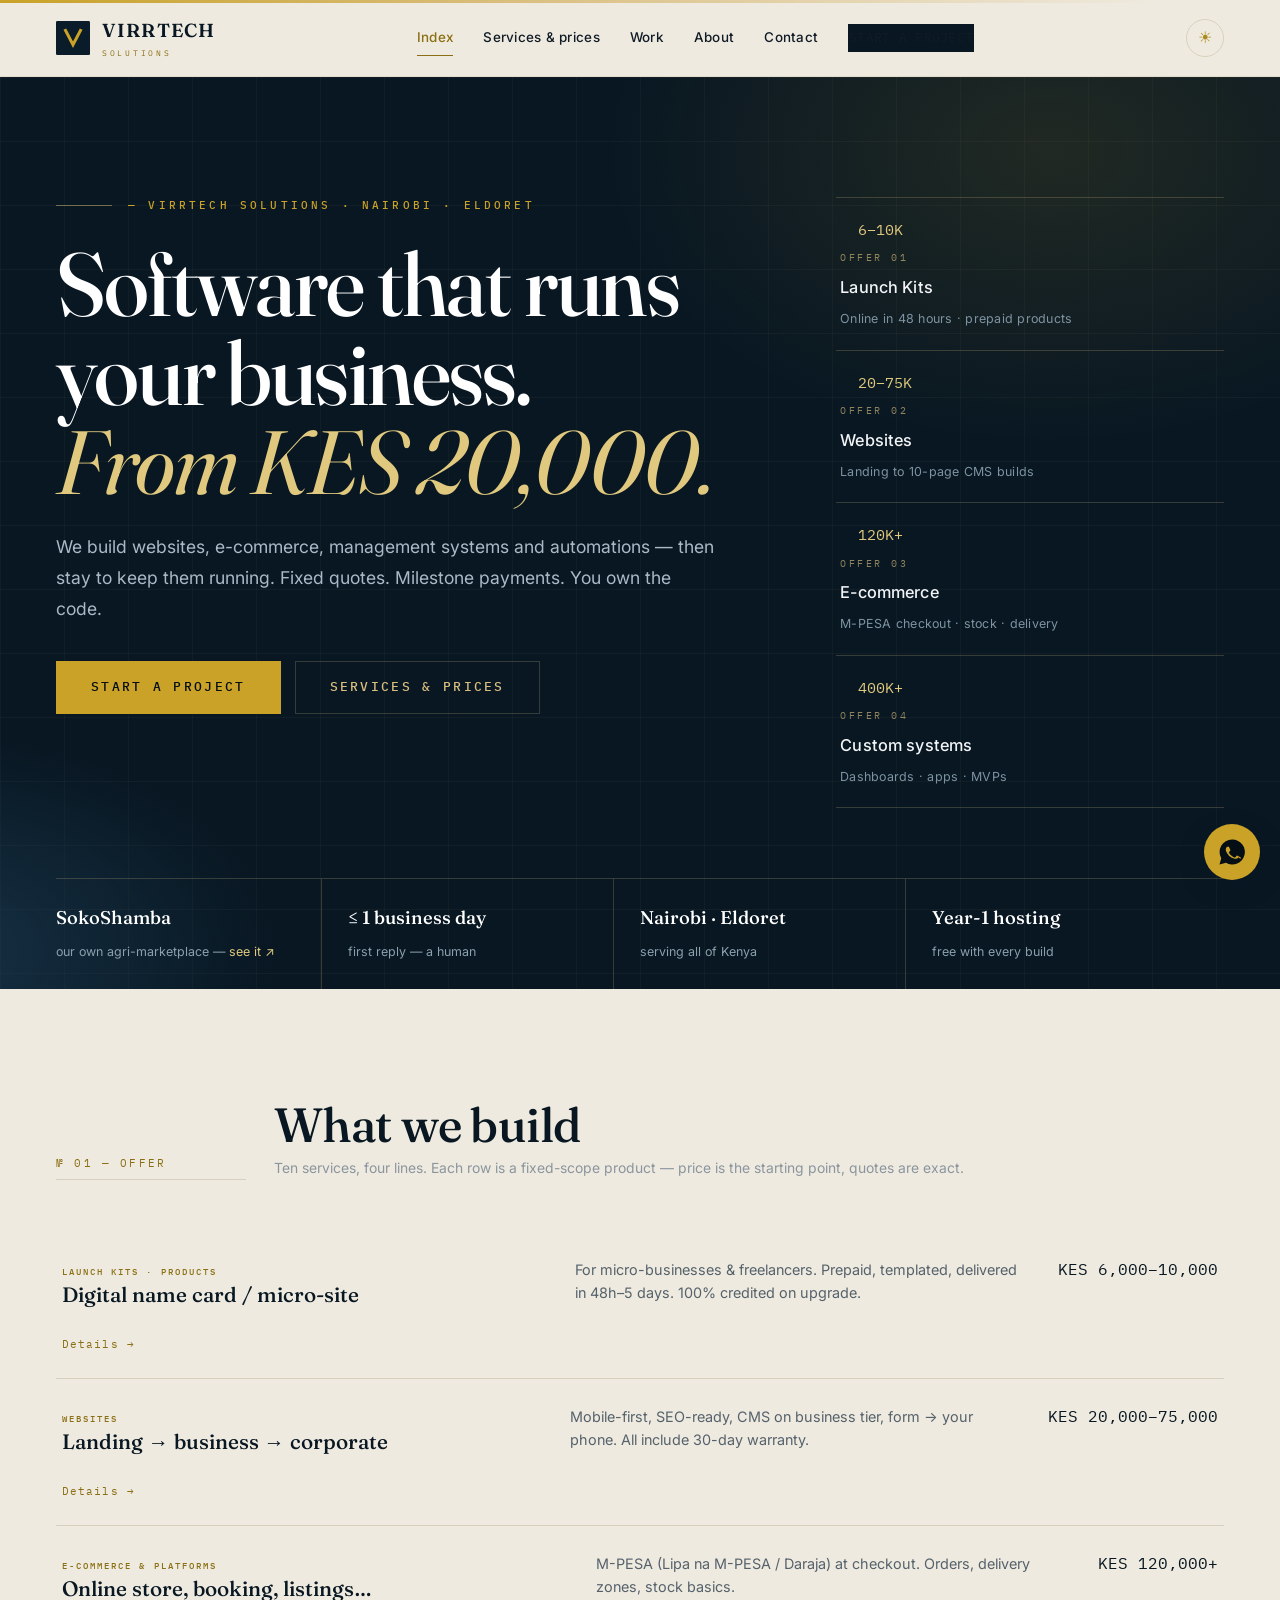
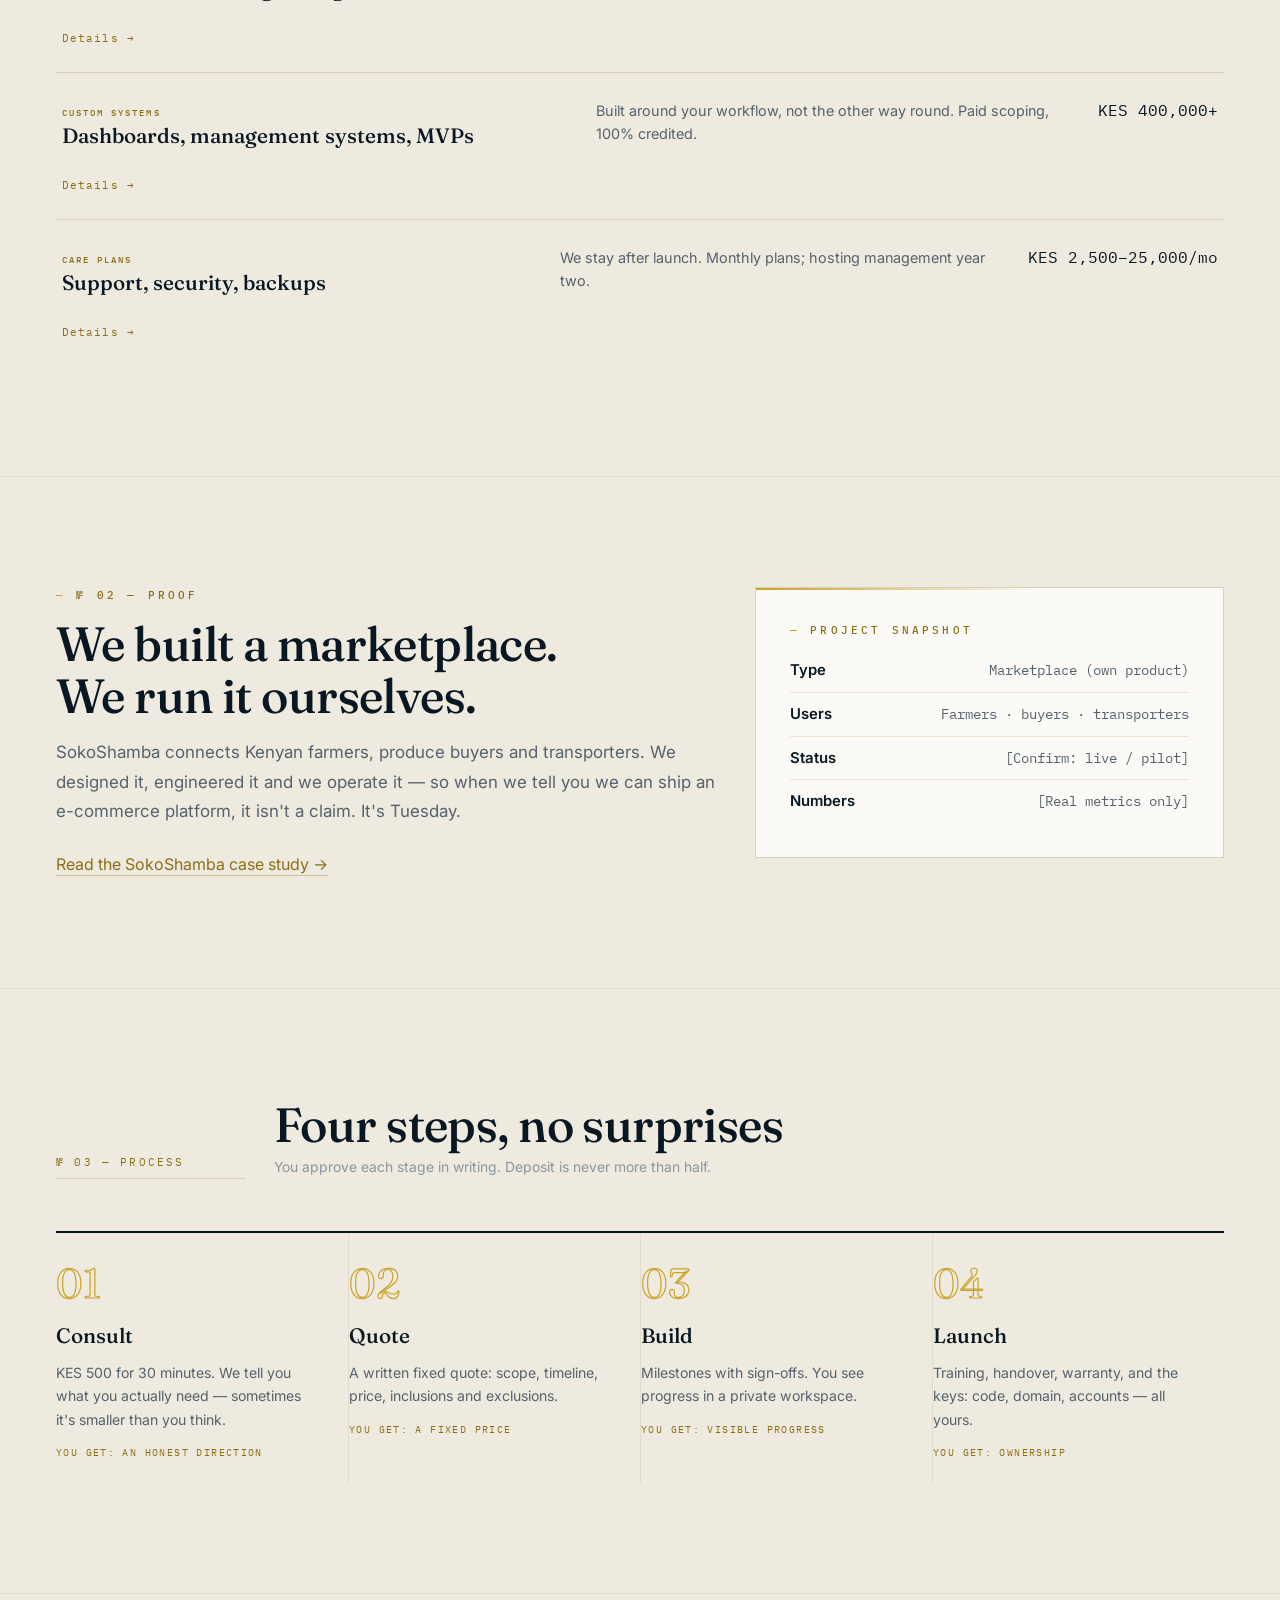
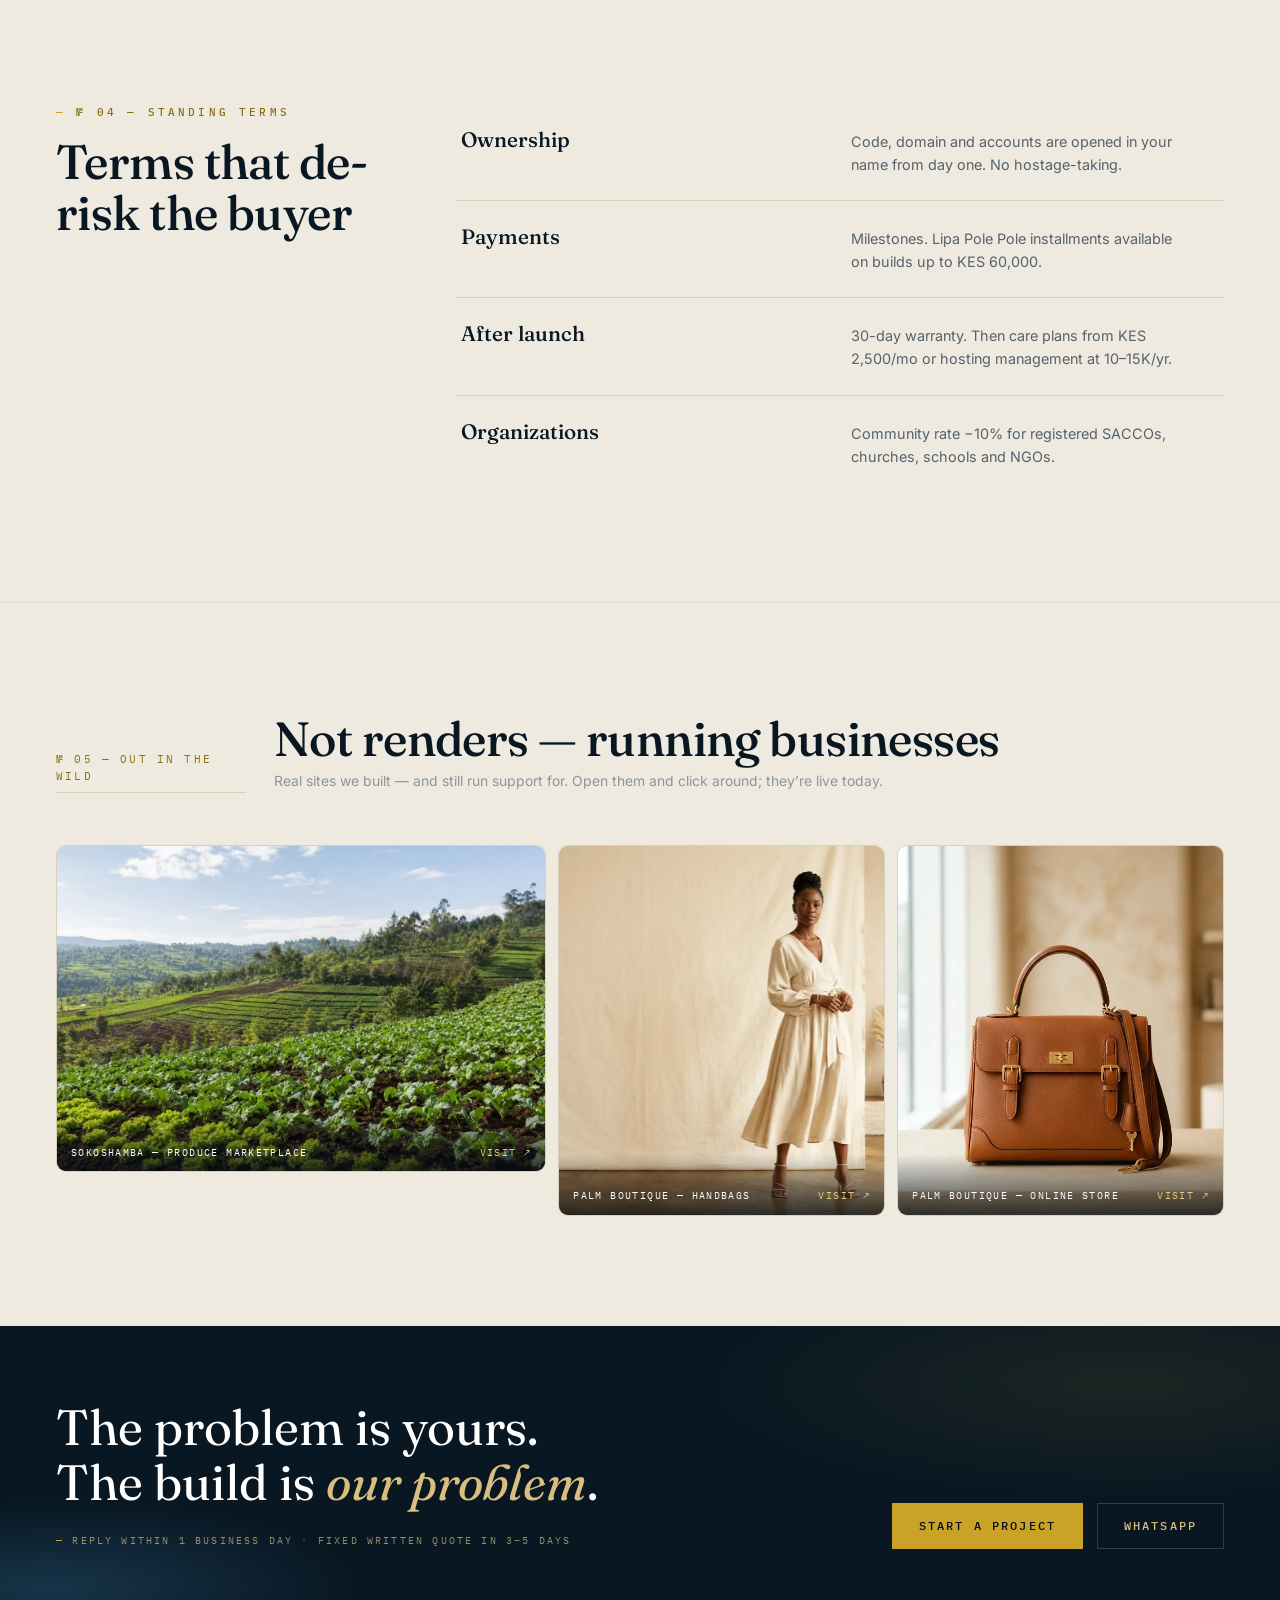
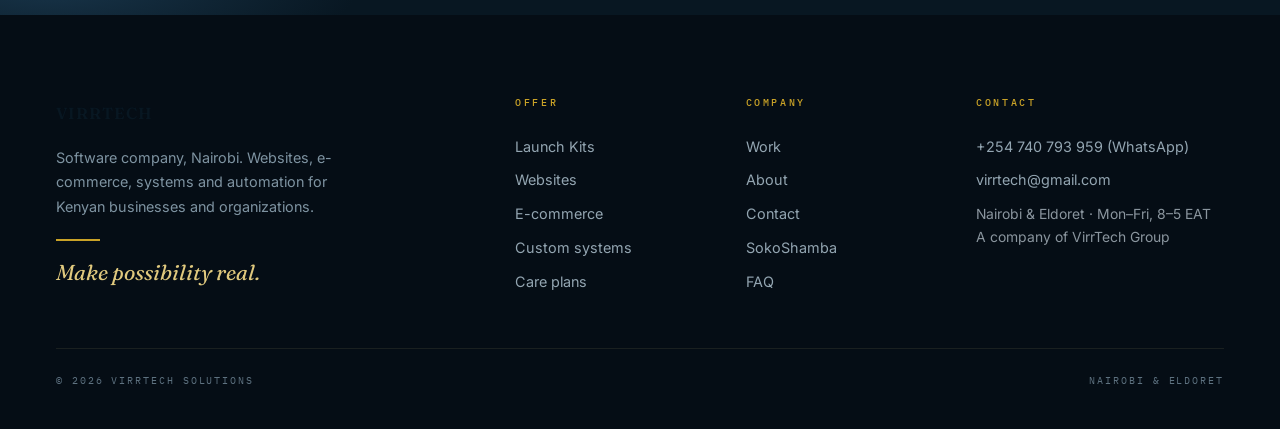
==== commit d899a5d3: "Dark/light theme toggle; custom paid-consult receipt (customer card + owner email copy); consult fee" ====
--- a/index.html
+++ b/index.html
@@ -36,7 +36,8 @@
  "founder":{"@type":"Person","name":"Ryan Lagat","jobTitle":"Founder & Group CEO"},
  "parentOrganization":{"@type":"Organization","name":"VirrTech Group"}
 }
-</script></head>
+</script><script>(function(){try{var t=localStorage.getItem('vt-theme');if(!t)t=(matchMedia('(prefers-color-scheme: dark)').matches)?'dark':'light';if(t==='dark')document.documentElement.setAttribute('data-theme','dark');}catch(e){}})();</script>
+</head>
 
 <body>
 
@@ -55,10 +56,10 @@
       <a href="start.html">Contact</a>
       <a class="btn btn-p btn-sm" href="start.html">Start a project</a>
     </nav>
-    <button class="burger" aria-label="Menu" onclick="document.body.classList.toggle('mo')">☰</button>
+    <button class="burger" aria-label="Menu" onclick="document.body.classList.toggle('mo')">☰</button><button class="thb" type="button" aria-label="Toggle colour theme"><span class="thb-ic">☀</span></button>
   </div>
 </header>
-<div class="mnav"><a href="index.html">Index</a><a href="services.html">Services &amp; prices</a><a href="work.html">Work</a><a href="about.html">About</a><a href="start.html">Contact</a><a class="btn btn-p" href="start.html">Start a project</a></div>
+<div class="mnav"><a href="index.html">Index</a><a href="services.html">Services &amp; prices</a><a href="work.html">Work</a><a href="about.html">About</a><a href="start.html">Contact</a><a class="btn btn-p" href="start.html">Start a project</a><button class="thb mth" type="button"><span class="thb-lbl">☀ Dark mode</span></button></div>
 
 <!-- hero -->
 <section class="hero">
@@ -164,6 +165,21 @@
   </div>
 </section>
 
+<!-- in the wild -->
+<section class="sec" style="border-bottom:0;">
+  <div class="wrap">
+    <div class="sechead"><span class="n">№ 05 &mdash; Out in the wild</span>
+      <div><h2 class="t2">Not renders &mdash; running businesses</h2>
+      <p class="small" style="margin-top:6px;">Real sites we built &mdash; and still run support for. Open them and click around; they&rsquo;re live today.</p></div>
+    </div>
+    <div class="ps" data-rv>
+      <figure class="a"><a href="https://sokoshamba.co.ke/" target="_blank" rel="noopener"><img src="img/ss-field.webp" alt="Farm produce at SokoShamba partner growers" width="1200" height="800" loading="lazy"></a><figcaption>SokoShamba &mdash; produce marketplace <a href="https://sokoshamba.co.ke/" target="_blank" rel="noopener">visit &#8599;</a></figcaption></figure>
+      <figure class="b"><a href="https://palmboutique.co.ke/" target="_blank" rel="noopener"><img src="img/palm-hero.webp" alt="Handwoven handbag from Palm Boutique" width="1100" height="738" loading="lazy"></a><figcaption>Palm Boutique &mdash; handbags <a href="https://palmboutique.co.ke/" target="_blank" rel="noopener">visit &#8599;</a></figcaption></figure>
+      <figure class="b"><a href="https://palmboutique.co.ke/" target="_blank" rel="noopener"><img src="img/palm-bag.webp" alt="Palm Boutique woven bag" width="640" height="794" loading="lazy"></a><figcaption>Palm Boutique &mdash; online store <a href="https://palmboutique.co.ke/" target="_blank" rel="noopener">visit &#8599;</a></figcaption></figure>
+    </div>
+  </div>
+</section>
+
 <!-- final -->
 <section class="qband">
   <div class="wrap" style="padding-top:74px;padding-bottom:66px;">
--- a/css/styles.css
+++ b/css/styles.css
@@ -327,3 +327,123 @@
 .gd .gdc p{font-size:.86rem;color:var(--muted);line-height:1.65;flex:1}
 .gd .gdc .lab{display:block;width:100%}
 @media(max-width:760px){.gd{grid-template-columns:1fr}}
+
+/* ===== pick-a-lane cards (start.html) ===== */
+.pk{display:grid;grid-template-columns:1fr 1fr;gap:12px;margin-top:16px}
+.pkc{display:flex;flex-direction:column;align-items:flex-start;text-align:left;gap:6px;background:#fff;border:1px solid var(--line);border-radius:10px;padding:22px 22px 18px;cursor:pointer;font-family:var(--sans);transition:border-color .2s var(--ease),box-shadow .2s var(--ease),transform .2s var(--ease);position:relative}
+.pkc:hover{border-color:rgba(201,162,39,.55);box-shadow:0 14px 34px -22px rgba(8,23,34,.28)}
+.pkc.on{border-color:var(--gold-500);box-shadow:0 0 0 1px var(--gold-500) inset,0 16px 38px -24px rgba(201,162,39,.45)}
+.pkc .no{font-family:var(--mono);font-size:.62rem;letter-spacing:.18em;color:var(--gold-700);text-transform:uppercase}
+.pkc .nm{font-family:var(--serif);font-size:1.32rem;line-height:1.12;color:var(--navy-950)}
+.pkc .pr{font-family:var(--mono);font-size:.7rem;color:var(--muted);letter-spacing:.04em}
+.pkc .ds{font-size:.8rem;color:var(--muted);line-height:1.5;margin-top:4px}
+.pkc .go{margin-top:10px;font-family:var(--mono);font-size:.66rem;letter-spacing:.16em;text-transform:uppercase;color:var(--gold-700)}
+.pkc.on .go{color:var(--navy-950)}
+.pkc.on::after{content:"✓";position:absolute;top:14px;right:16px;color:var(--gold-700);font-weight:700}
+@media(max-width:860px){.pk{grid-template-columns:1fr}}
+@media (prefers-reduced-motion:reduce){.pkc{transition:none}}
+
+/* ============================================================
+   DARK THEME  (html[data-theme="dark"])
+   Tokens invert for text/surfaces; dark bands stay pinned dark.
+   ============================================================ */
+html[data-theme="dark"]{
+  --ivory:#0E2233; --paper:#081722; --card:#0F2636;
+  --ink:#EDEADF; --muted:#A9BAC6; --soft:#7E93A1;
+  --line:#24465E; --line-soft:rgba(36,70,94,.55);
+  --gold-600:#D9BE7E; --gold-700:#C9A227;
+  color-scheme:dark;
+}
+html[data-theme="dark"] body{background:var(--paper)}
+html[data-theme="dark"] .hd{background:rgba(8,23,34,.86);border-bottom-color:rgba(36,70,94,.6)}
+html[data-theme="dark"] .logo svg rect{fill:#0F2636}
+html[data-theme="dark"] .nav a{color:var(--ink)}
+html[data-theme="dark"] .hd .logo .nm{color:#fff}
+html[data-theme="dark"] .hd .logo .sd{color:var(--soft)}
+html[data-theme="dark"] .sec .lab,html[data-theme="dark"] .lab{color:var(--gold-600)}
+html[data-theme="dark"] .t1,html[data-theme="dark"] .t2,html[data-theme="dark"] .t3{color:var(--ink)}
+html[data-theme="dark"] .lead,html[data-theme="dark"] .sla{color:var(--muted)}
+html[data-theme="dark"] .small{color:var(--muted)}
+html[data-theme="dark"] .panel .small,html[data-theme="dark"] .wz .small{color:var(--muted)}
+html[data-theme="dark"] .stp h4{color:var(--ink)}
+html[data-theme="dark"] .rrow{border-color:var(--line)}
+html[data-theme="dark"] .rrow b{color:var(--ink)}
+/* dark bands stay dark */
+html[data-theme="dark"] .hero,html[data-theme="dark"] .qband,html[data-theme="dark"] .mnav{background:#040B11}
+html[data-theme="dark"] .hero .t1{color:#fff}
+html[data-theme="dark"] .ft{background:#040B11}
+html[data-theme="dark"] .darkpanel{background:linear-gradient(180deg,#16334a,#040B11)}
+html[data-theme="dark"] .darkpanel b{color:#fff}
+/* buttons & chips keep legible contrast */
+html[data-theme="dark"] .btn-p{background:#0A1B2A;color:#fff}
+html[data-theme="dark"] .btn-p:hover{background:var(--gold-500);color:#0A1B2A}
+html[data-theme="dark"] .btn-g{background:var(--gold-500);color:#0A1B2A}
+html[data-theme="dark"] .btn-g:hover{background:#0A1B2A;color:#fff}
+html[data-theme="dark"] .chip span{background:var(--card);color:var(--ink);border-color:var(--line)}
+html[data-theme="dark"] .chip input:checked+span{border-color:#C9A227;color:#fff}
+html[data-theme="dark"] .fd input,html[data-theme="dark"] .fd textarea,html[data-theme="dark"] .fd select{background:var(--paper);color:var(--ink);border-color:var(--line)}
+html[data-theme="dark"] .fd label{color:var(--soft)}
+html[data-theme="dark"] .wz-foot{background:var(--paper)}
+html[data-theme="dark"] .fq{background:var(--card);border-color:var(--line)}
+html[data-theme="dark"] .fq summary{color:var(--ink)}
+html[data-theme="dark"] .ev li{background:var(--card);color:var(--soft);border-color:var(--line)}
+html[data-theme="dark"] .pkc{background:var(--card)}
+html[data-theme="dark"] .pkc .nm,html[data-theme="dark"] .gd .gdc .gn,html[data-theme="dark"] .bigq,html[data-theme="dark"] .t2 em{color:var(--ink)}
+html[data-theme="dark"] .gdc{background:var(--card)}
+html[data-theme="dark"] .case .go{color:var(--ink)}
+html[data-theme="dark"] .case .go:hover{color:var(--gold-300)}
+html[data-theme="dark"] .case .st{color:var(--soft)}
+html[data-theme="dark"] .lnk{color:var(--gold-600)}
+html[data-theme="dark"] .mono-n,html[data-theme="dark"] [style*="mono"]{color:var(--gold-600)!important}
+html[data-theme="dark"] .wafab{background:var(--gold-500)}
+html[data-theme="dark"] .wafab svg{fill:#0A1B2A}
+html[data-theme="dark"] .wafab:hover{background:#C9A227}
+html[data-theme="dark"] img.shotimg,html[data-theme="dark"] .shotcard,html[data-theme="dark"] .browser{background:var(--card)}
+html[data-theme="dark"] ::selection{background:rgba(201,162,39,.35)}
+@media (prefers-color-scheme:dark){
+  html:not([data-theme="light"]){--thb-fallback:none}
+}
+/* ===== theme toggle button ===== */
+.thb{width:38px;height:38px;flex:none;display:inline-flex;align-items:center;justify-content:center;background:transparent;border:1px solid var(--line);border-radius:50%;color:var(--gold-600);font-size:1rem;cursor:pointer;transition:border-color .2s var(--ease),color .2s var(--ease);margin-left:10px;line-height:1}
+.thb:hover{border-color:var(--gold-500);color:var(--gold-500)}
+.thb .moon{display:none}
+html[data-theme="dark"] .thb .moon{display:inline}
+html[data-theme="dark"] .thb .sun{display:none}
+.mth{width:100%;text-align:left;background:none;border:0;color:#A9BAC6;font-size:.95rem;padding:8px 0;cursor:pointer;font-family:var(--mono);letter-spacing:.04em}
+.mth:hover{color:#fff}
+/* ===== photo strip (index) ===== */
+.ps{display:grid;grid-template-columns:1.5fr 1fr 1fr;gap:12px;margin-top:26px}
+.ps figure{margin:0;position:relative;overflow:hidden;border-radius:10px;background:var(--card);border:1px solid var(--line)}
+.ps img{width:100%;height:100%;object-fit:cover;display:block;transition:transform .6s var(--ease)}
+@media (prefers-reduced-motion:no-preference){.ps figure:hover img{transform:scale(1.025)}}
+.ps figcaption{position:absolute;left:0;right:0;bottom:0;padding:34px 14px 10px;background:linear-gradient(transparent,rgba(4,11,17,.78));color:#fff;font-family:var(--mono);font-size:.62rem;letter-spacing:.14em;text-transform:uppercase;display:flex;justify-content:space-between;gap:10px;align-items:center}
+.ps figcaption a{color:var(--gold-300);text-decoration:none}
+.ps .a{aspect-ratio:3/2}.ps .b{aspect-ratio:3/3.4}
+@media(max-width:860px){.ps{grid-template-columns:1fr 1fr}.ps .a{grid-column:1/-1;aspect-ratio:16/9}.ps .b{aspect-ratio:4/3}}
+@media(max-width:480px){.ps{grid-template-columns:1fr}}
+/* ===== receipt ===== */
+.receipt{display:none;margin-top:22px;border:1px solid var(--line);border-radius:14px;background:var(--card);overflow:hidden}
+.receipt .rhead{display:flex;justify-content:space-between;align-items:flex-start;gap:14px;padding:22px 26px;border-bottom:1px dashed var(--line);flex-wrap:wrap}
+.receipt .rword{font-family:var(--serif);font-size:1.25rem;color:var(--ink)}
+.receipt .rpaid{font-family:var(--mono);font-size:.66rem;letter-spacing:.2em;color:#1F7A36;border:1.5px solid #1F7A36;padding:6px 12px;border-radius:4px;transform:rotate(-2deg)}
+.receipt .rrows{padding:8px 26px}
+.receipt .rrow{display:flex;justify-content:space-between;gap:20px;padding:11px 0;border-bottom:1px dotted var(--line);font-size:.9rem}
+.receipt .rrow:last-child{border-bottom:0}
+.receipt .rk{color:var(--soft);font-family:var(--mono);font-size:.66rem;letter-spacing:.12em;text-transform:uppercase;padding-top:2px}
+.receipt .rv{color:var(--ink);text-align:right}
+.receipt .rtot{display:flex;justify-content:space-between;padding:14px 26px;background:rgba(201,162,39,.09);font-weight:700;color:var(--ink)}
+.receipt .rfoot{padding:16px 26px;border-top:1px solid var(--line);font-family:var(--mono);font-size:.62rem;letter-spacing:.1em;color:var(--soft);display:flex;justify-content:space-between;gap:12px;flex-wrap:wrap}
+.receipt .ract{padding:4px 26px 22px;display:flex;gap:10px;flex-wrap:wrap}
+@media print{
+  body.printing *{visibility:hidden!important}
+  body.printing .receipt,body.printing .receipt *{visibility:visible!important}
+  body.printing .receipt{display:block!important;position:fixed;left:0;top:0;width:100%;border:0;border-radius:0;box-shadow:none;background:#fff;color:#111}
+  body.printing .receipt .rword,body.printing .receipt .rv{color:#111}
+  body.printing .receipt .rk,body.printing .receipt .rfoot{color:#444}
+  body.printing .receipt .rpaid{color:#1F7A36;border-color:#1F7A36}
+  body.printing .ract{display:none}
+}
+
+/* ===== test-mode banner ===== */
+.tnote{display:block;margin:0 0 14px;padding:10px 14px;background:rgba(201,162,39,.13);border:1px solid rgba(201,162,39,.55);border-radius:8px;color:var(--gold-700);font-size:.82rem;line-height:1.55}
+html[data-theme="dark"] .tnote{color:var(--gold-300);background:rgba(201,162,39,.09)}
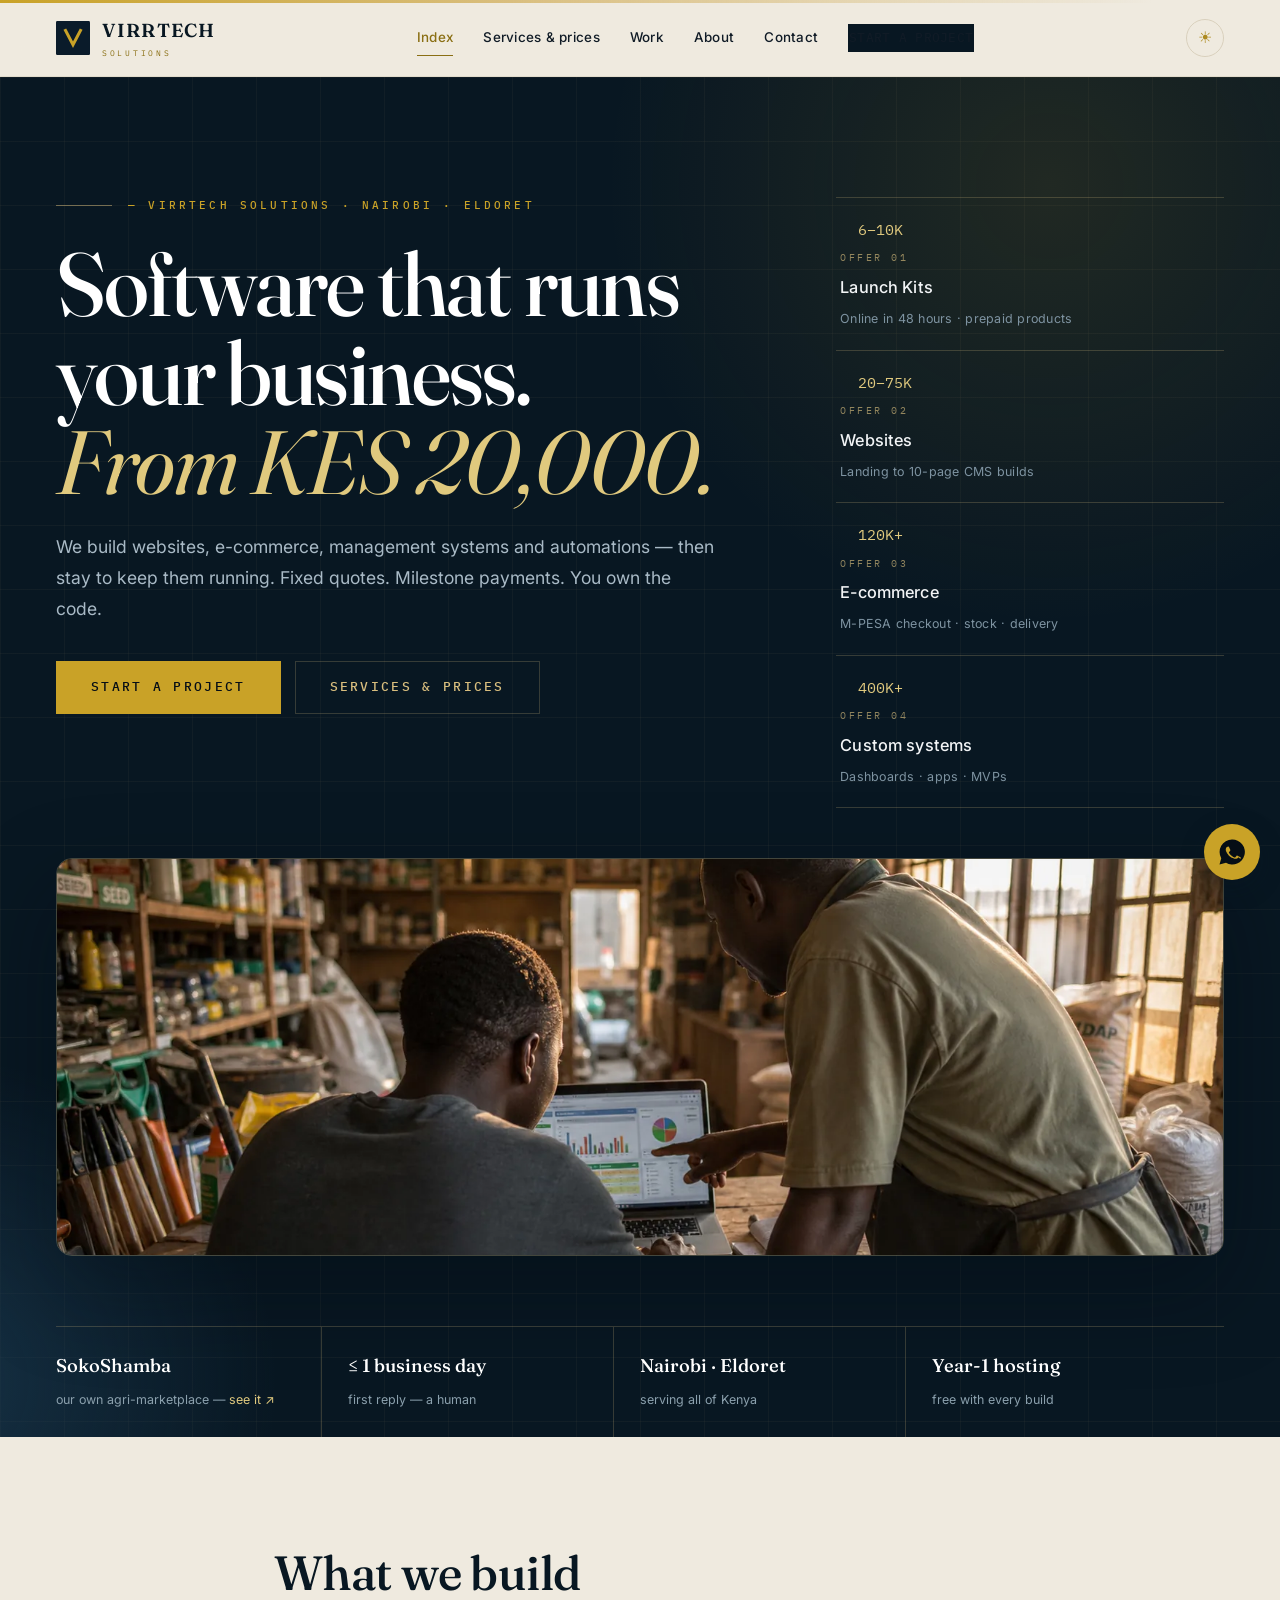
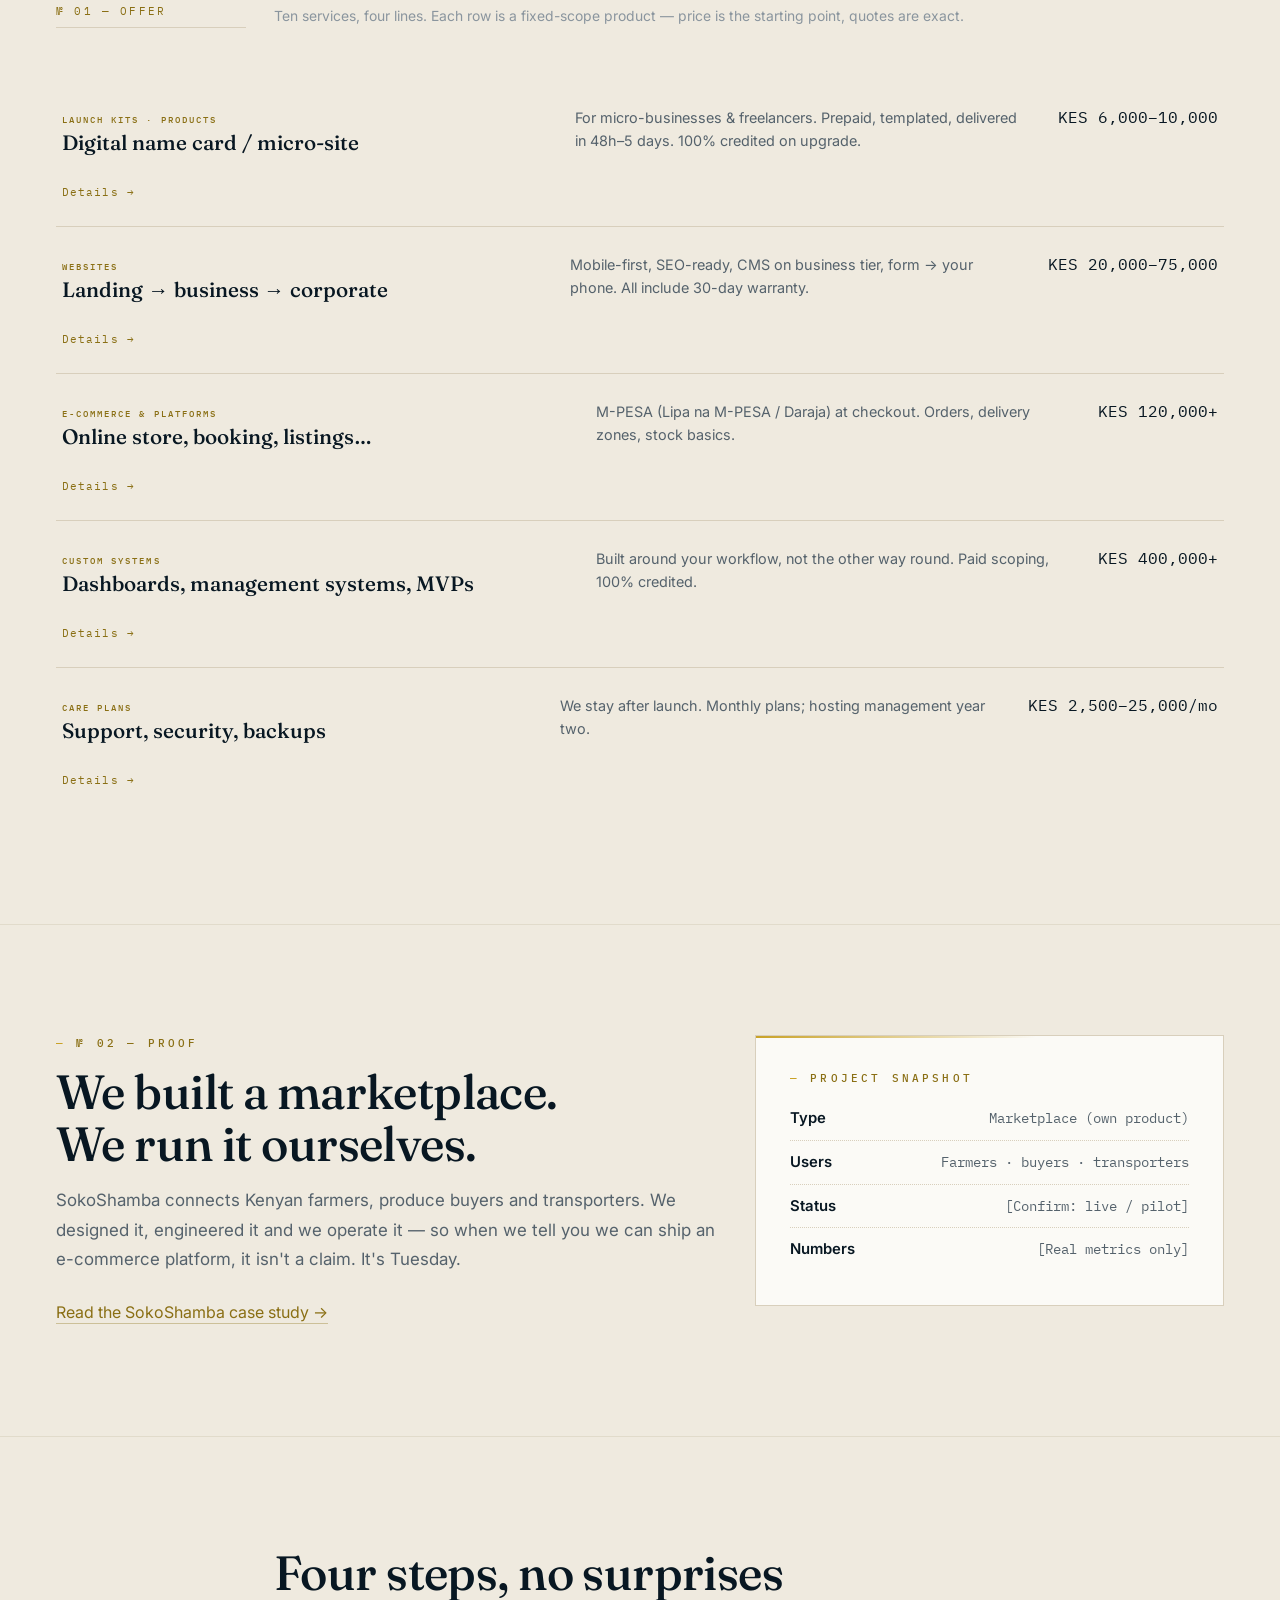
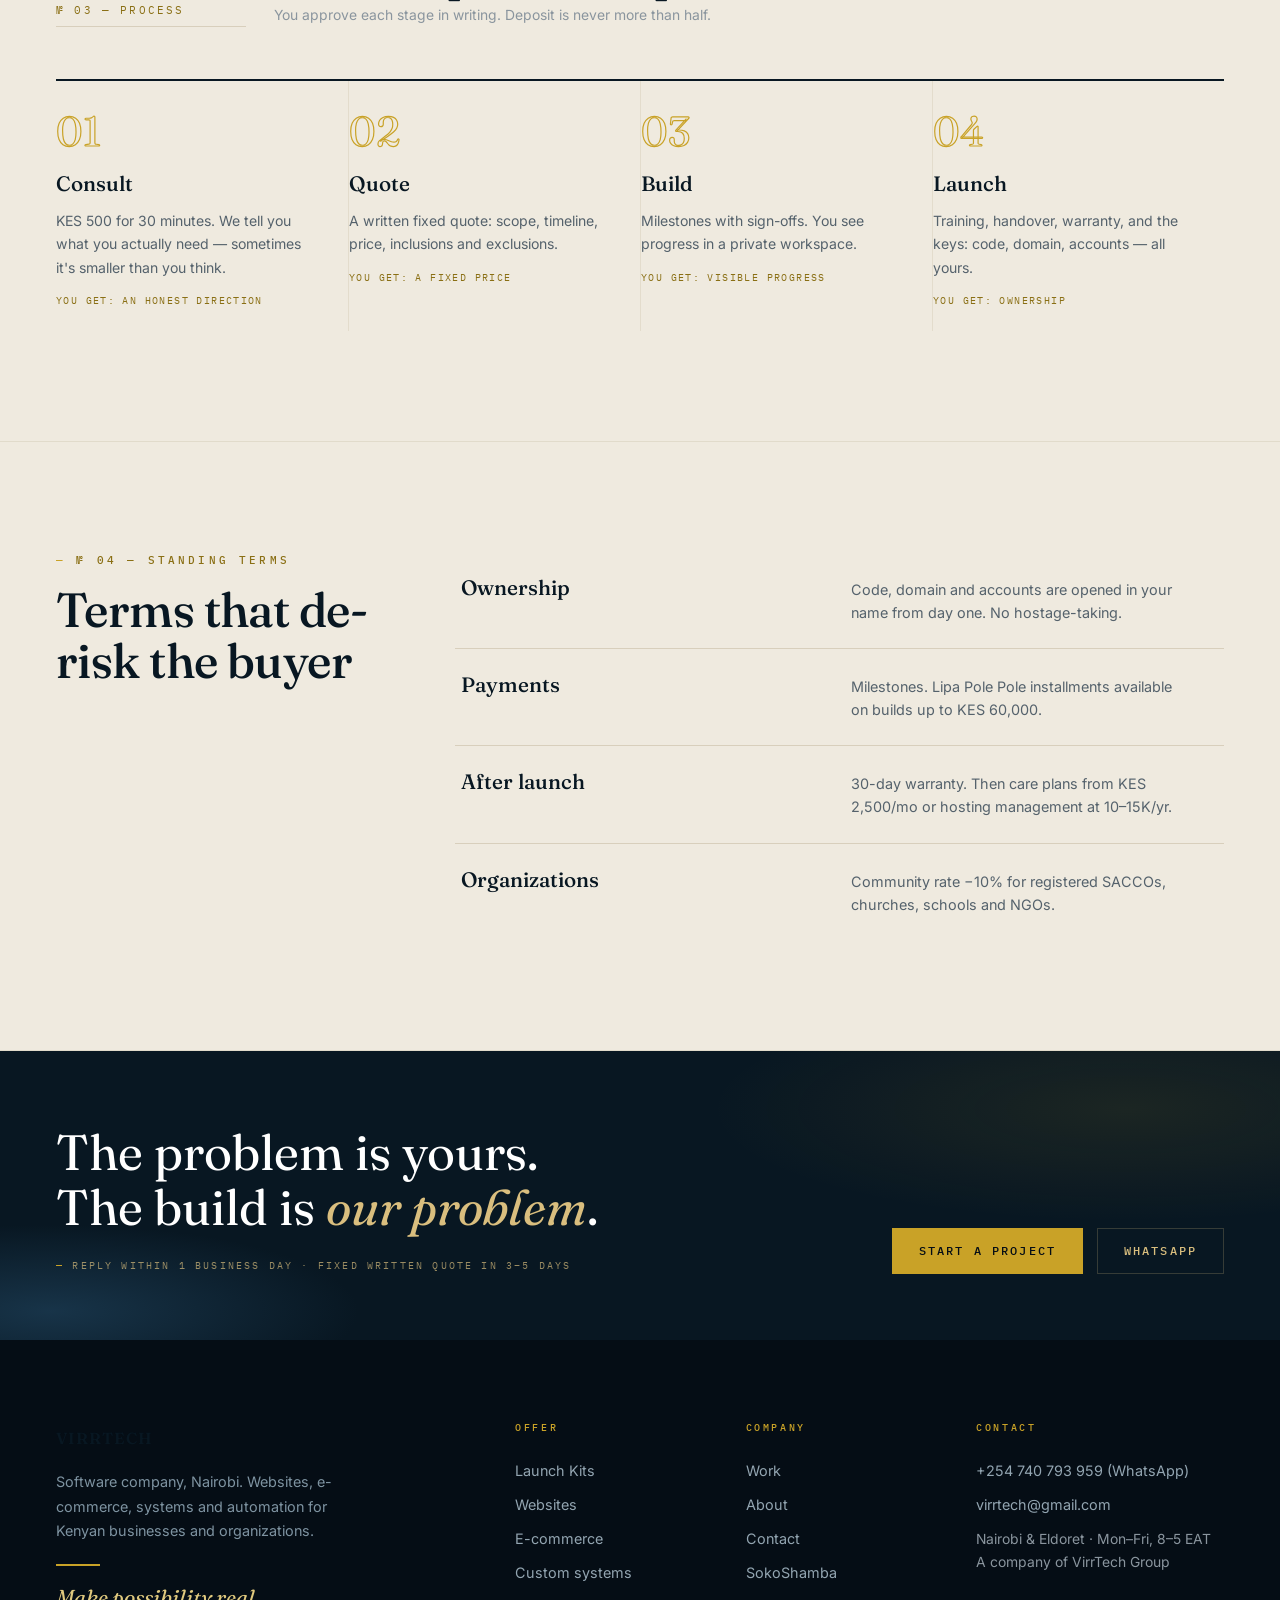
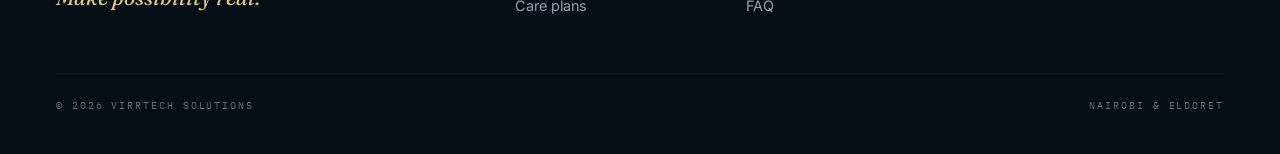
==== commit 4c0d4b50: "Dark-mode legibility (ink-token flip, contrast audit clean), redesigned PAID stamp, remove client ph" ====
--- a/index.html
+++ b/index.html
@@ -81,6 +81,7 @@
         <div class="rl"><a href="services.html#systems"><span class="pr">400K+</span><span class="no">Offer 04</span><span class="ln">Custom systems</span><span class="ds">Dashboards · apps · MVPs</span></a></div>
       </div>
     </div>
+    <figure class="hfoto" data-rv><img src="img/hero.webp" alt="Developer and shop owner reviewing a business dashboard on a laptop in a Kenyan shop at golden hour" width="1600" height="780" fetchpriority="high"></figure>
     <div class="hstrip" data-rv>
       <div><b>SokoShamba</b><span>our own agri-marketplace — </span><a class="go" href="work.html">see it ↗</a></div>
       <div><b>≤ 1 business day</b><span>first reply — a human</span></div>
@@ -165,20 +166,6 @@
   </div>
 </section>
 
-<!-- in the wild -->
-<section class="sec" style="border-bottom:0;">
-  <div class="wrap">
-    <div class="sechead"><span class="n">№ 05 &mdash; Out in the wild</span>
-      <div><h2 class="t2">Not renders &mdash; running businesses</h2>
-      <p class="small" style="margin-top:6px;">Real sites we built &mdash; and still run support for. Open them and click around; they&rsquo;re live today.</p></div>
-    </div>
-    <div class="ps" data-rv>
-      <figure class="a"><a href="https://sokoshamba.co.ke/" target="_blank" rel="noopener"><img src="img/ss-field.webp" alt="Farm produce at SokoShamba partner growers" width="1200" height="800" loading="lazy"></a><figcaption>SokoShamba &mdash; produce marketplace <a href="https://sokoshamba.co.ke/" target="_blank" rel="noopener">visit &#8599;</a></figcaption></figure>
-      <figure class="b"><a href="https://palmboutique.co.ke/" target="_blank" rel="noopener"><img src="img/palm-hero.webp" alt="Handwoven handbag from Palm Boutique" width="1100" height="738" loading="lazy"></a><figcaption>Palm Boutique &mdash; handbags <a href="https://palmboutique.co.ke/" target="_blank" rel="noopener">visit &#8599;</a></figcaption></figure>
-      <figure class="b"><a href="https://palmboutique.co.ke/" target="_blank" rel="noopener"><img src="img/palm-bag.webp" alt="Palm Boutique woven bag" width="640" height="794" loading="lazy"></a><figcaption>Palm Boutique &mdash; online store <a href="https://palmboutique.co.ke/" target="_blank" rel="noopener">visit &#8599;</a></figcaption></figure>
-    </div>
-  </div>
-</section>
 
 <!-- final -->
 <section class="qband">
--- a/css/styles.css
+++ b/css/styles.css
@@ -238,7 +238,7 @@
 .fbar{position:fixed;bottom:0;left:0;right:0;display:none;gap:10px;background:rgba(8,23,34,.97);backdrop-filter:blur(8px);border-top:1px solid var(--line-dk);padding:10px 14px calc(10px + env(safe-area-inset-bottom));z-index:110}
 .fbar .btn{flex:1;font-size:.7rem;padding:14px 8px}
 @media(max-width:960px){.fbar{display:flex}body{padding-bottom:70px}}
-.tag{display:inline-block;font-family:var(--mono);font-size:.58rem;letter-spacing:.2em;text-transform:uppercase;color:var(--gold-700);border:1px solid var(--line);padding:5px 11px;margin:0 6px 8px 0;background:#fff}
+.tag{display:inline-block;font-family:var(--mono);font-size:.58rem;letter-spacing:.2em;text-transform:uppercase;color:var(--gold-700);border:1px solid var(--line);padding:5px 11px;margin:0 6px 8px 0;background:var(--card)}
 .phantom{border:1px dashed var(--line);padding:40px 22px;text-align:center;font-family:var(--mono);font-size:.64rem;letter-spacing:.14em;text-transform:uppercase;color:var(--soft);background:rgba(201,162,39,.02)}
 .hr{border:0;border-top:1px solid var(--line);margin:36px 0}
 .mt{margin-top:24px}.mt2{margin-top:52px}.mb2{margin-bottom:40px}
@@ -411,21 +411,13 @@
 html[data-theme="dark"] .thb .sun{display:none}
 .mth{width:100%;text-align:left;background:none;border:0;color:#A9BAC6;font-size:.95rem;padding:8px 0;cursor:pointer;font-family:var(--mono);letter-spacing:.04em}
 .mth:hover{color:#fff}
-/* ===== photo strip (index) ===== */
-.ps{display:grid;grid-template-columns:1.5fr 1fr 1fr;gap:12px;margin-top:26px}
-.ps figure{margin:0;position:relative;overflow:hidden;border-radius:10px;background:var(--card);border:1px solid var(--line)}
-.ps img{width:100%;height:100%;object-fit:cover;display:block;transition:transform .6s var(--ease)}
-@media (prefers-reduced-motion:no-preference){.ps figure:hover img{transform:scale(1.025)}}
-.ps figcaption{position:absolute;left:0;right:0;bottom:0;padding:34px 14px 10px;background:linear-gradient(transparent,rgba(4,11,17,.78));color:#fff;font-family:var(--mono);font-size:.62rem;letter-spacing:.14em;text-transform:uppercase;display:flex;justify-content:space-between;gap:10px;align-items:center}
-.ps figcaption a{color:var(--gold-300);text-decoration:none}
-.ps .a{aspect-ratio:3/2}.ps .b{aspect-ratio:3/3.4}
-@media(max-width:860px){.ps{grid-template-columns:1fr 1fr}.ps .a{grid-column:1/-1;aspect-ratio:16/9}.ps .b{aspect-ratio:4/3}}
-@media(max-width:480px){.ps{grid-template-columns:1fr}}
 /* ===== receipt ===== */
 .receipt{display:none;margin-top:22px;border:1px solid var(--line);border-radius:14px;background:var(--card);overflow:hidden}
 .receipt .rhead{display:flex;justify-content:space-between;align-items:flex-start;gap:14px;padding:22px 26px;border-bottom:1px dashed var(--line);flex-wrap:wrap}
 .receipt .rword{font-family:var(--serif);font-size:1.25rem;color:var(--ink)}
-.receipt .rpaid{font-family:var(--mono);font-size:.66rem;letter-spacing:.2em;color:#1F7A36;border:1.5px solid #1F7A36;padding:6px 12px;border-radius:4px;transform:rotate(-2deg)}
+.receipt .rpaid{flex:none;text-align:center;font-family:var(--mono);text-transform:uppercase;color:#0E7A3C;background:linear-gradient(180deg,rgba(34,166,80,.08),rgba(34,166,80,.16));border:2px solid #15914A;border-radius:11px;padding:8px 14px;transform:rotate(-4deg);box-shadow:0 0 0 2px rgba(21,145,74,.20),0 0 0 4.5px rgba(21,145,74,.08);line-height:1.25;letter-spacing:.14em}
+.receipt .rpaid .p1{display:block;font-size:.95rem;font-weight:800;letter-spacing:.28em;padding-left:.28em}
+.receipt .rpaid .p2{display:block;font-size:.56rem;font-weight:700;letter-spacing:.18em;margin-top:3px;opacity:.95}
 .receipt .rrows{padding:8px 26px}
 .receipt .rrow{display:flex;justify-content:space-between;gap:20px;padding:11px 0;border-bottom:1px dotted var(--line);font-size:.9rem}
 .receipt .rrow:last-child{border-bottom:0}
@@ -440,10 +432,32 @@
   body.printing .receipt{display:block!important;position:fixed;left:0;top:0;width:100%;border:0;border-radius:0;box-shadow:none;background:#fff;color:#111}
   body.printing .receipt .rword,body.printing .receipt .rv{color:#111}
   body.printing .receipt .rk,body.printing .receipt .rfoot{color:#444}
-  body.printing .receipt .rpaid{color:#1F7A36;border-color:#1F7A36}
+  body.printing .receipt .rpaid{color:#0E7A3C;border-color:#15914A;box-shadow:0 0 0 2px rgba(21,145,74,.2),0 0 0 4.5px rgba(21,145,74,.08);background:rgba(34,166,80,.06)}
   body.printing .ract{display:none}
 }
 
 /* ===== test-mode banner ===== */
 .tnote{display:block;margin:0 0 14px;padding:10px 14px;background:rgba(201,162,39,.13);border:1px solid rgba(201,162,39,.55);border-radius:8px;color:var(--gold-700);font-size:.82rem;line-height:1.55}
 html[data-theme="dark"] .tnote{color:var(--gold-300);background:rgba(201,162,39,.09)}
+
+/* ===== hero photo band (index) ===== */
+.hfoto{margin:50px 0 0;line-height:0;border-radius:16px;overflow:hidden;border:1px solid rgba(217,190,126,.28);box-shadow:0 34px 90px rgba(2,8,13,.35)}
+.hfoto img{display:block;width:100%;height:clamp(280px,44vh,560px);object-fit:cover}
+@media(max-width:640px){.hfoto img{height:250px}}
+
+/* ===== dark theme — semantic ink flip & final pins (must stay last-ish) ===== */
+html[data-theme="dark"]{
+  /* navy-900 was the "ink on light surfaces" token; in dark it becomes cream ink.
+     Dark-band surfaces (.hero/.qband/.mnav/buttons) are hard-pinned below, so the
+     flip only ever affects text. */
+  --navy-900:#E9E6DB;
+}
+html[data-theme="dark"] .btn-o:hover{background:#0A1B2A;color:#fff}
+html[data-theme="dark"] .chip input:checked+span{background:#0A1B2A;border-color:#C9A227;color:#fff}
+html[data-theme="dark"] .chip input:checked+span:hover{background:#0A1B2A}
+html[data-theme="dark"] .ftbot{color:#93A5B1}
+html[data-theme="dark"] .tag{background:var(--card);color:#E0BE6A}
+html[data-theme="dark"] .burger{color:var(--ink)}
+/* receipt stamp in dark mode */
+html[data-theme="dark"] .receipt .rpaid{color:#4ADE80;background:linear-gradient(180deg,rgba(74,222,128,.10),rgba(74,222,128,.18));border-color:#34D06B;box-shadow:0 0 0 2px rgba(74,222,128,.22),0 0 0 4.5px rgba(74,222,128,.09)}
+html[data-theme="dark"] .receipt .rpaid .p2{opacity:.95}
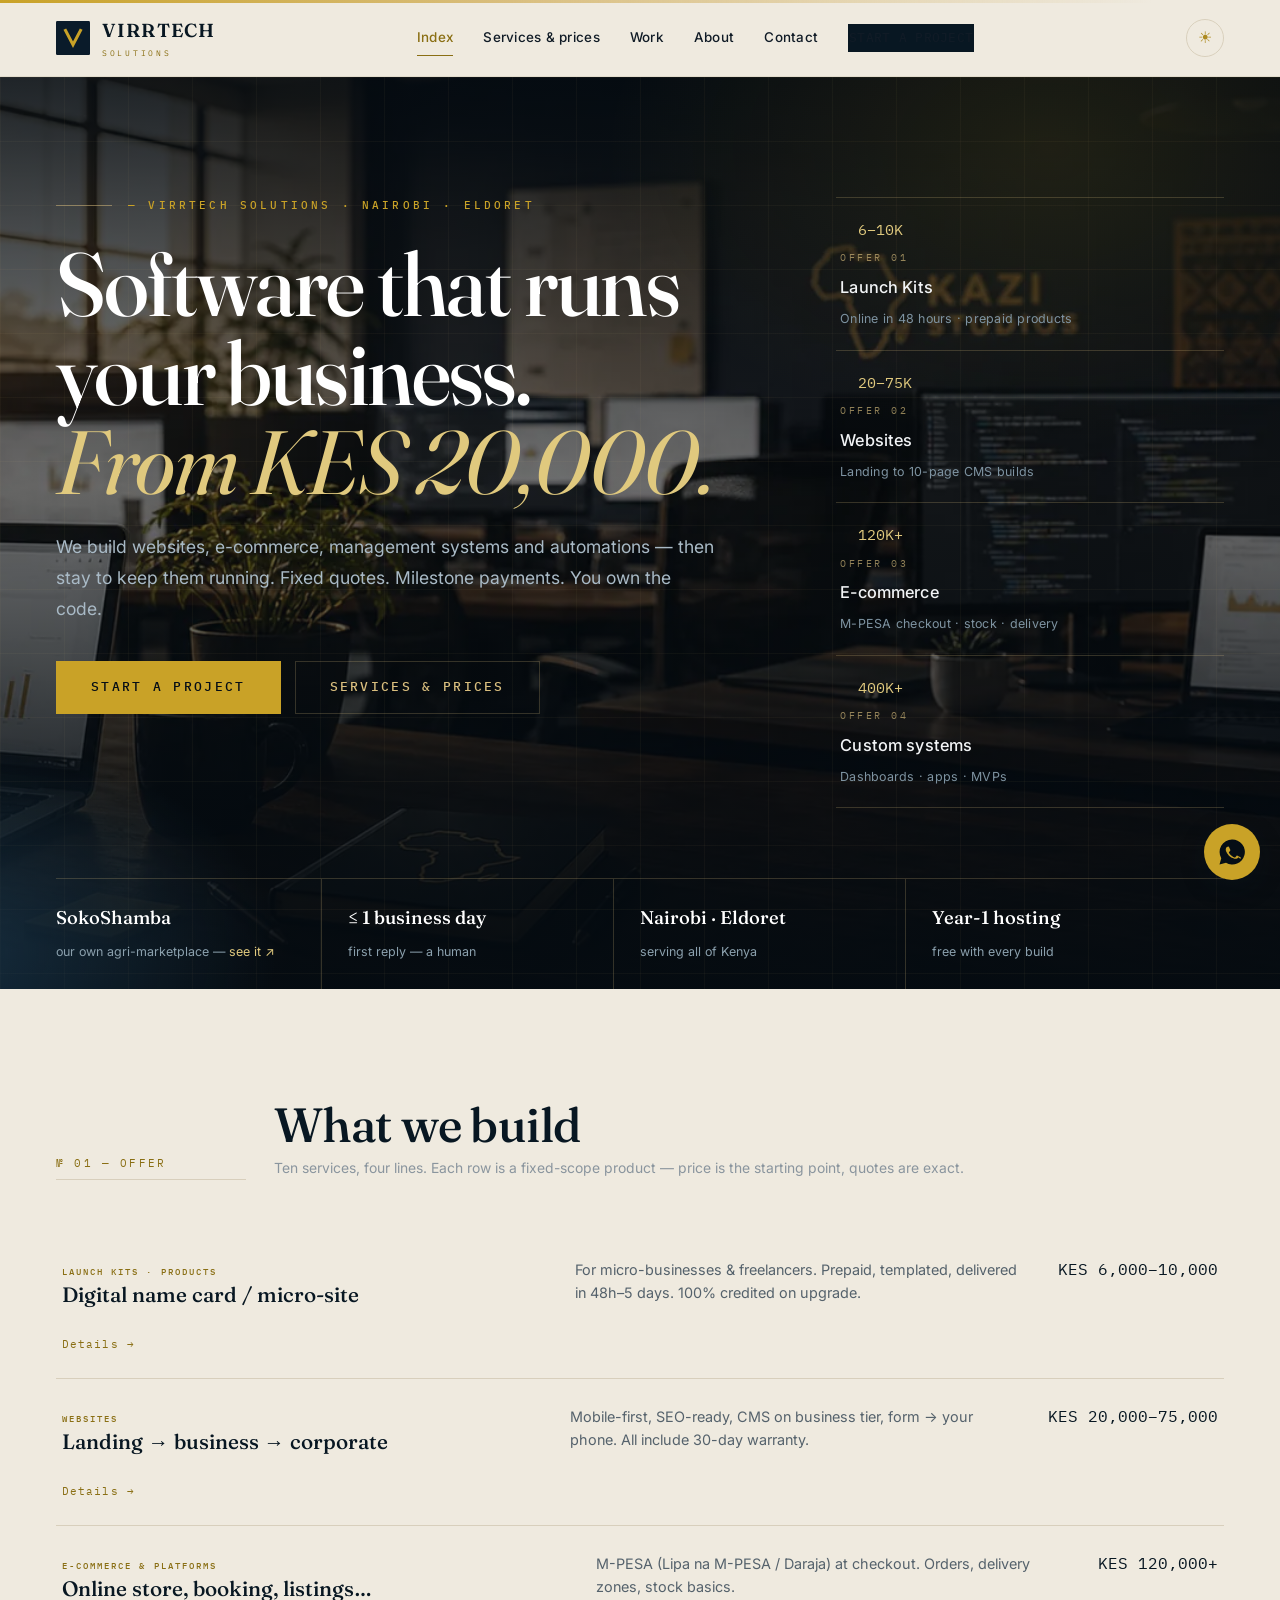
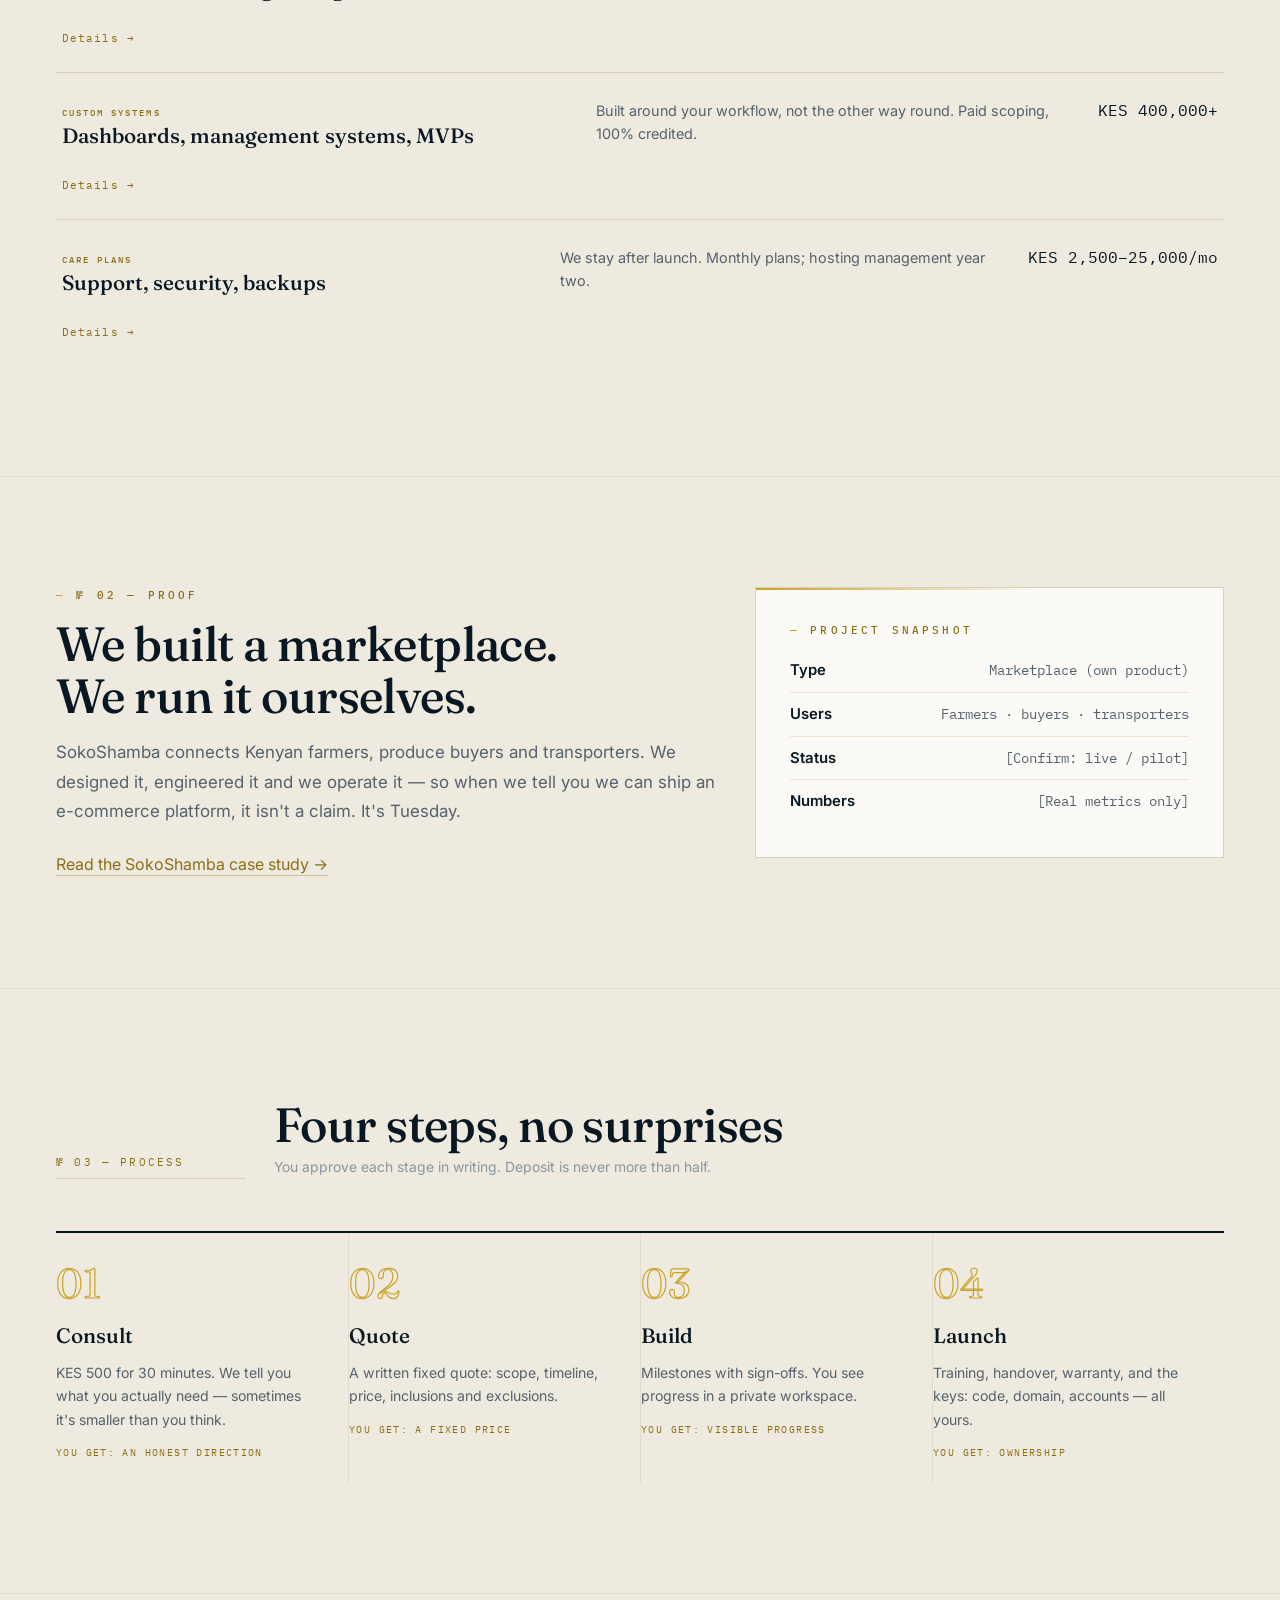
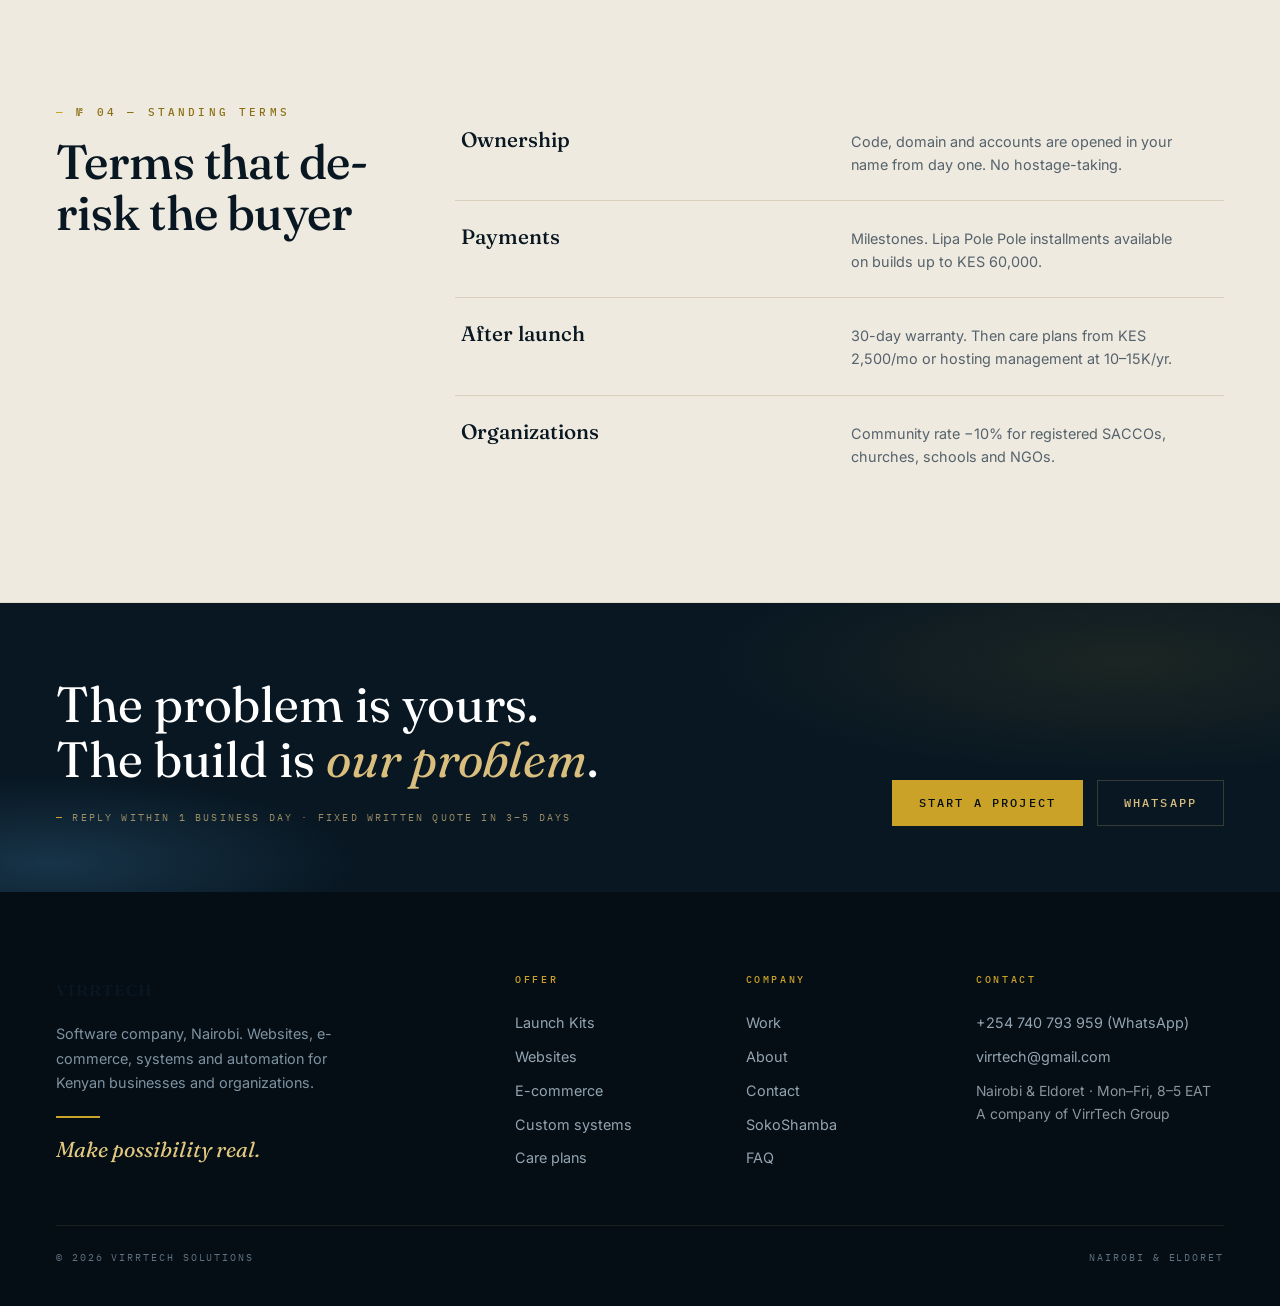
==== commit 4f6b71e3: "Hero: replace photo band with layered tech-studio background image (light+dark overlays)" ====
--- a/index.html
+++ b/index.html
@@ -81,7 +81,6 @@
         <div class="rl"><a href="services.html#systems"><span class="pr">400K+</span><span class="no">Offer 04</span><span class="ln">Custom systems</span><span class="ds">Dashboards · apps · MVPs</span></a></div>
       </div>
     </div>
-    <figure class="hfoto" data-rv><img src="img/hero.webp" alt="Developer and shop owner reviewing a business dashboard on a laptop in a Kenyan shop at golden hour" width="1600" height="780" fetchpriority="high"></figure>
     <div class="hstrip" data-rv>
       <div><b>SokoShamba</b><span>our own agri-marketplace — </span><a class="go" href="work.html">see it ↗</a></div>
       <div><b>≤ 1 business day</b><span>first reply — a human</span></div>
--- a/css/styles.css
+++ b/css/styles.css
@@ -80,7 +80,8 @@
 .mnav .btn{margin-top:24px;text-align:center;font-family:var(--mono);font-size:.75rem}
 
 /* ---------- HERO ---------- */
-.hero{padding:120px 0 0;position:relative;background:var(--navy-900);color:#fff;overflow:hidden}
+.hero{padding:120px 0 0;position:relative;background-color:#050D15;background-image:linear-gradient(180deg,rgba(4,11,17,.88),rgba(4,11,17,.45) 45%,rgba(4,11,17,.80) 76%,rgba(4,11,17,.97)),url("../img/hero-bg.webp");background-size:cover;background-position:center 30%;background-repeat:no-repeat;color:#fff;overflow:hidden}
+html[data-theme="dark"] .hero{background-color:#030810;background-image:linear-gradient(180deg,rgba(3,8,16,.93),rgba(3,8,16,.55) 45%,rgba(3,8,16,.86) 76%,rgba(3,8,16,.99)),url("../img/hero-bg.webp");background-size:cover;background-position:center 30%;background-repeat:no-repeat}
 .hero::before{content:"";position:absolute;inset:0;background:radial-gradient(56% 52% at 82% 8%,rgba(201,162,39,.13),transparent 62%),radial-gradient(46% 40% at -6% 96%,rgba(30,64,89,.65),transparent 60%),linear-gradient(rgba(217,190,126,.045) 1px,transparent 1px),linear-gradient(90deg,rgba(217,190,126,.045) 1px,transparent 1px);background-size:auto,auto,64px 64px,64px 64px;pointer-events:none}
 .hero .wrap{position:relative}
 .hero-grid{display:grid;grid-template-columns:1.3fr .7fr;gap:60px;align-items:start}
@@ -369,7 +370,7 @@
 html[data-theme="dark"] .rrow{border-color:var(--line)}
 html[data-theme="dark"] .rrow b{color:var(--ink)}
 /* dark bands stay dark */
-html[data-theme="dark"] .hero,html[data-theme="dark"] .qband,html[data-theme="dark"] .mnav{background:#040B11}
+html[data-theme="dark"] .qband,html[data-theme="dark"] .mnav{background:#040B11}
 html[data-theme="dark"] .hero .t1{color:#fff}
 html[data-theme="dark"] .ft{background:#040B11}
 html[data-theme="dark"] .darkpanel{background:linear-gradient(180deg,#16334a,#040B11)}
@@ -440,11 +441,6 @@
 .tnote{display:block;margin:0 0 14px;padding:10px 14px;background:rgba(201,162,39,.13);border:1px solid rgba(201,162,39,.55);border-radius:8px;color:var(--gold-700);font-size:.82rem;line-height:1.55}
 html[data-theme="dark"] .tnote{color:var(--gold-300);background:rgba(201,162,39,.09)}
 
-/* ===== hero photo band (index) ===== */
-.hfoto{margin:50px 0 0;line-height:0;border-radius:16px;overflow:hidden;border:1px solid rgba(217,190,126,.28);box-shadow:0 34px 90px rgba(2,8,13,.35)}
-.hfoto img{display:block;width:100%;height:clamp(280px,44vh,560px);object-fit:cover}
-@media(max-width:640px){.hfoto img{height:250px}}
-
 /* ===== dark theme — semantic ink flip & final pins (must stay last-ish) ===== */
 html[data-theme="dark"]{
   /* navy-900 was the "ink on light surfaces" token; in dark it becomes cream ink.
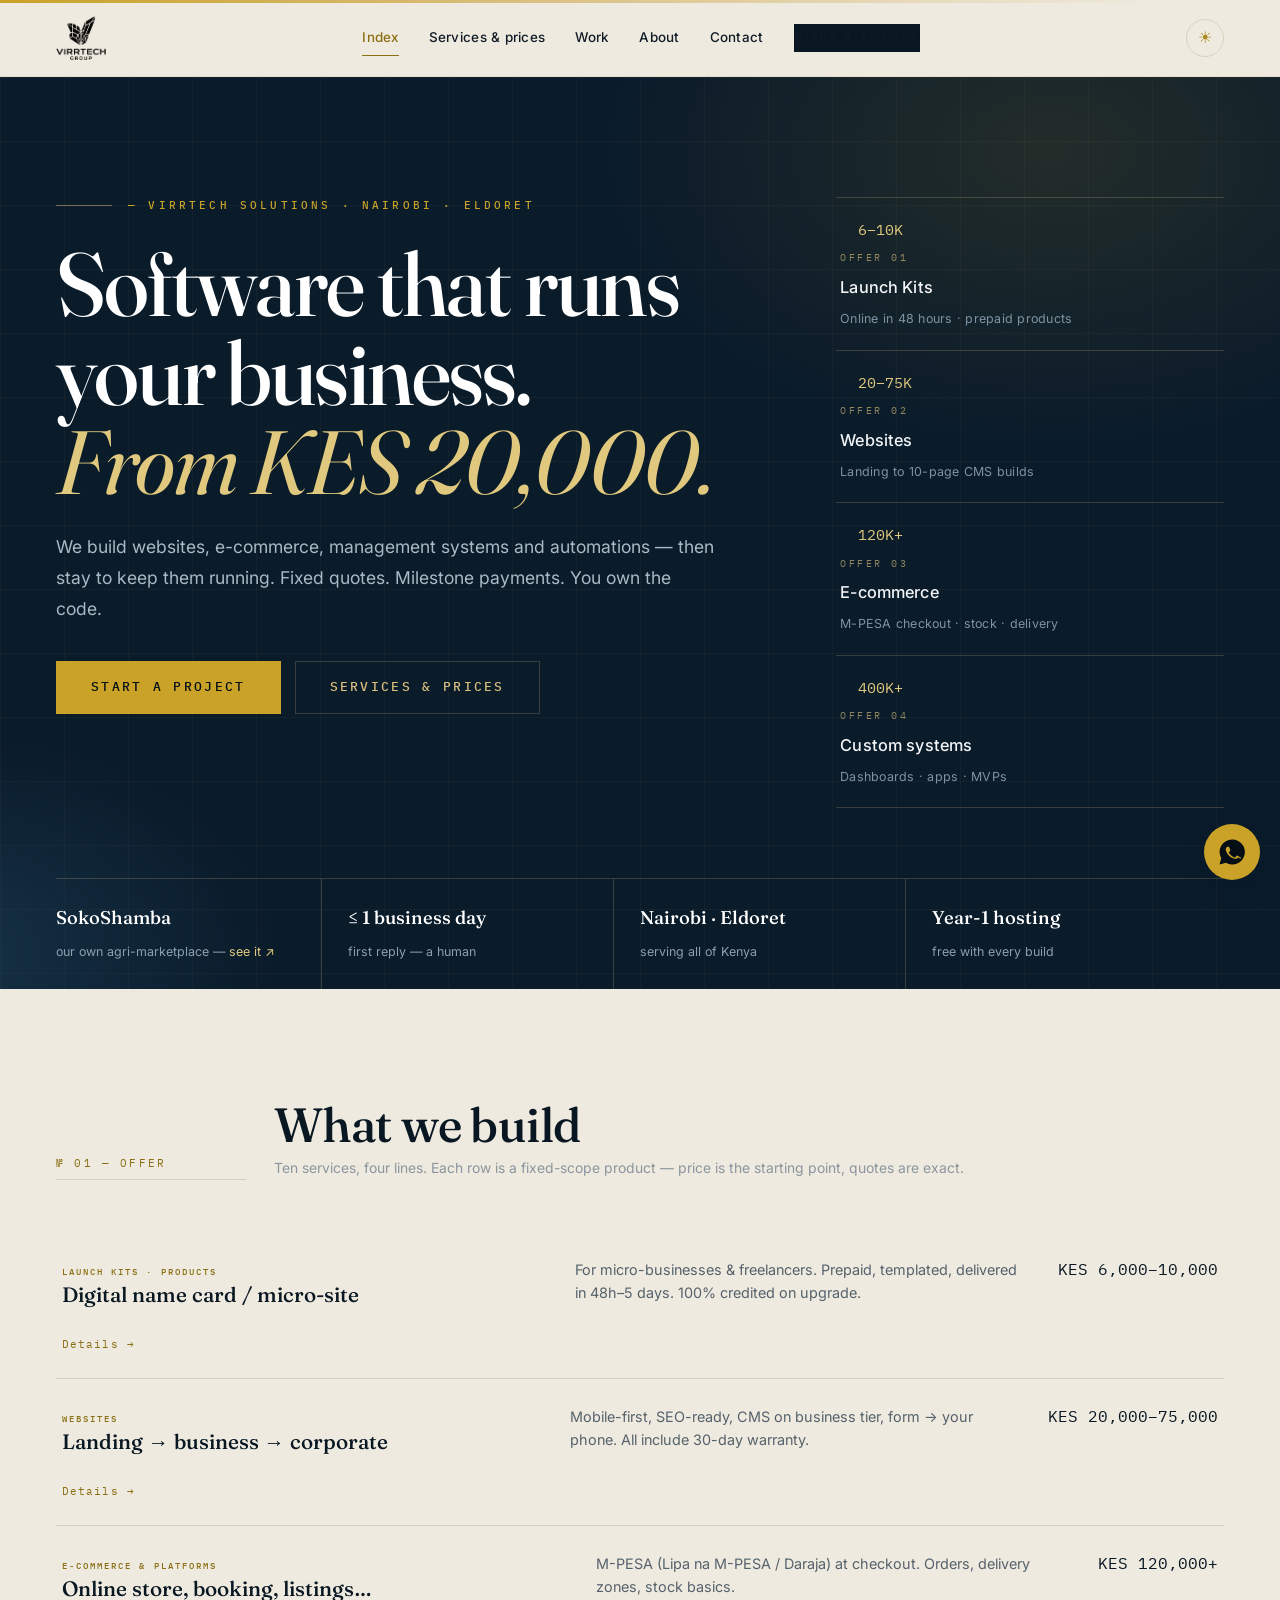
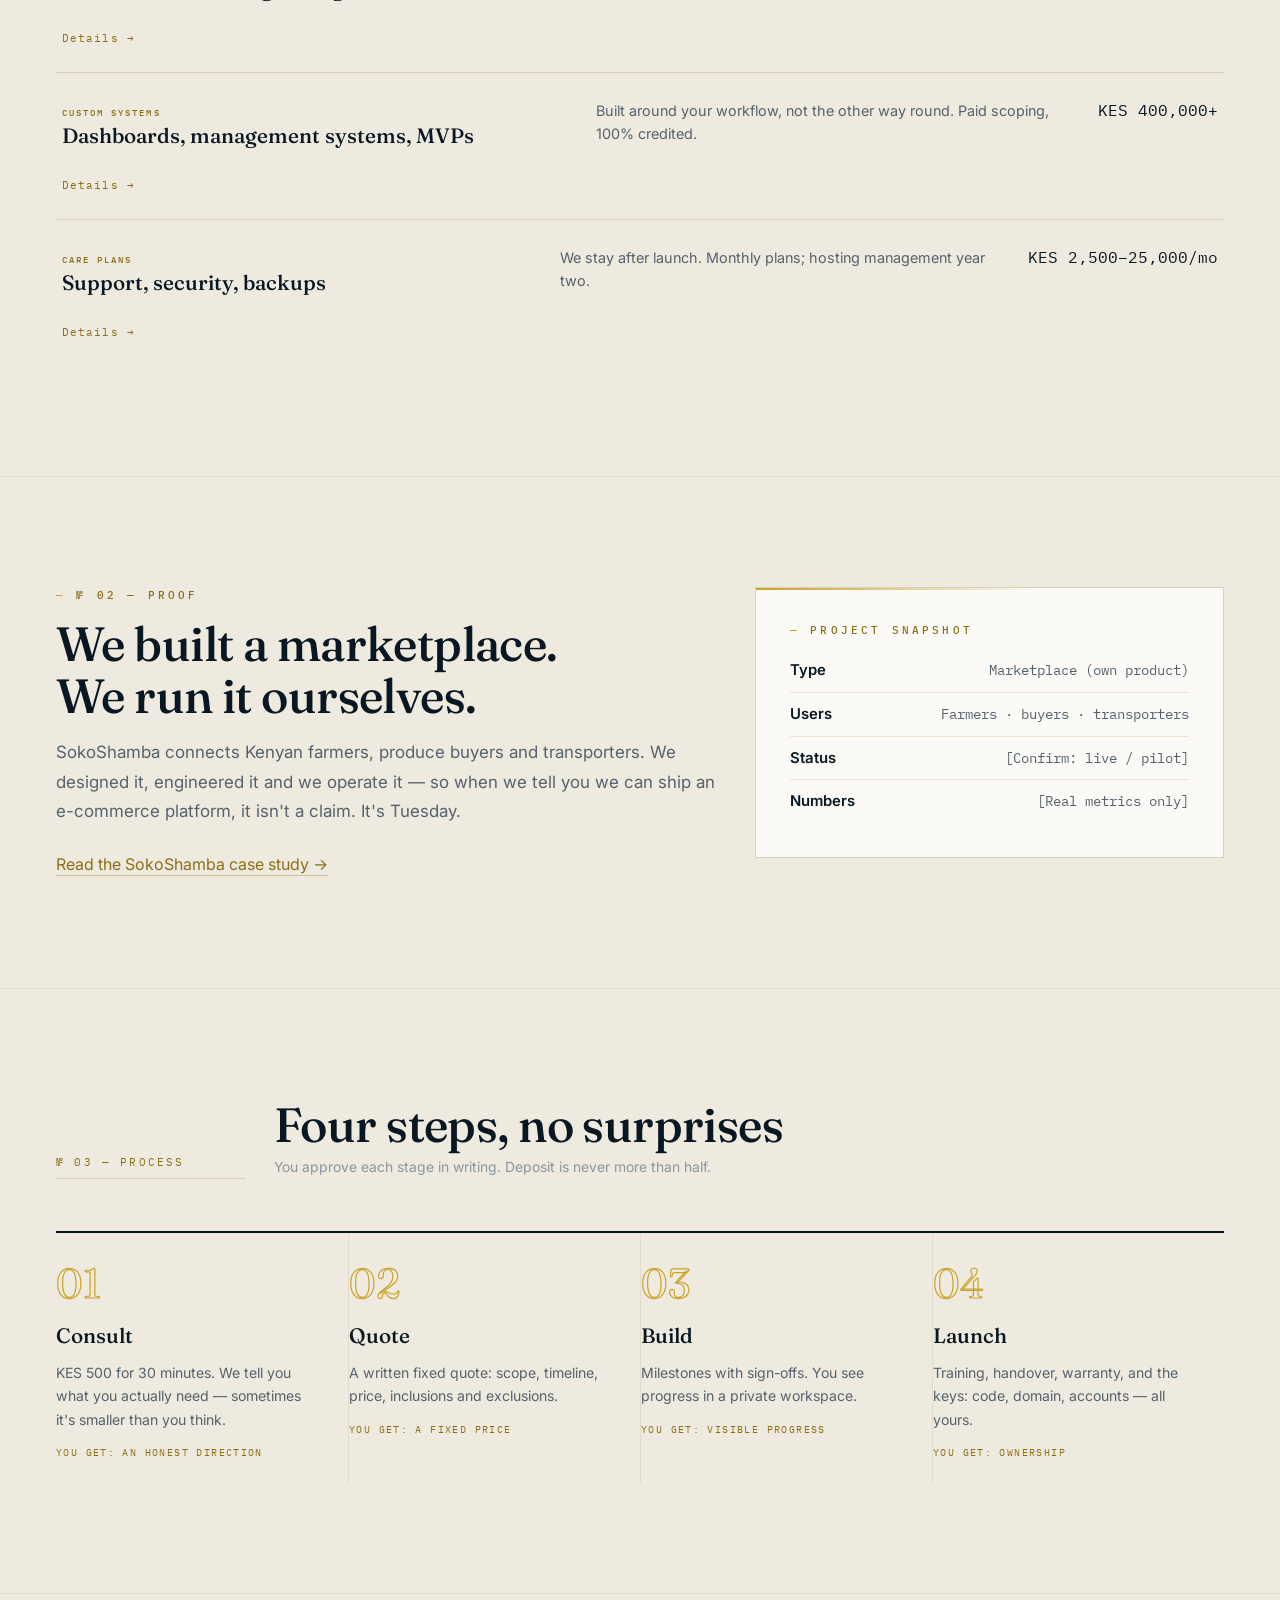
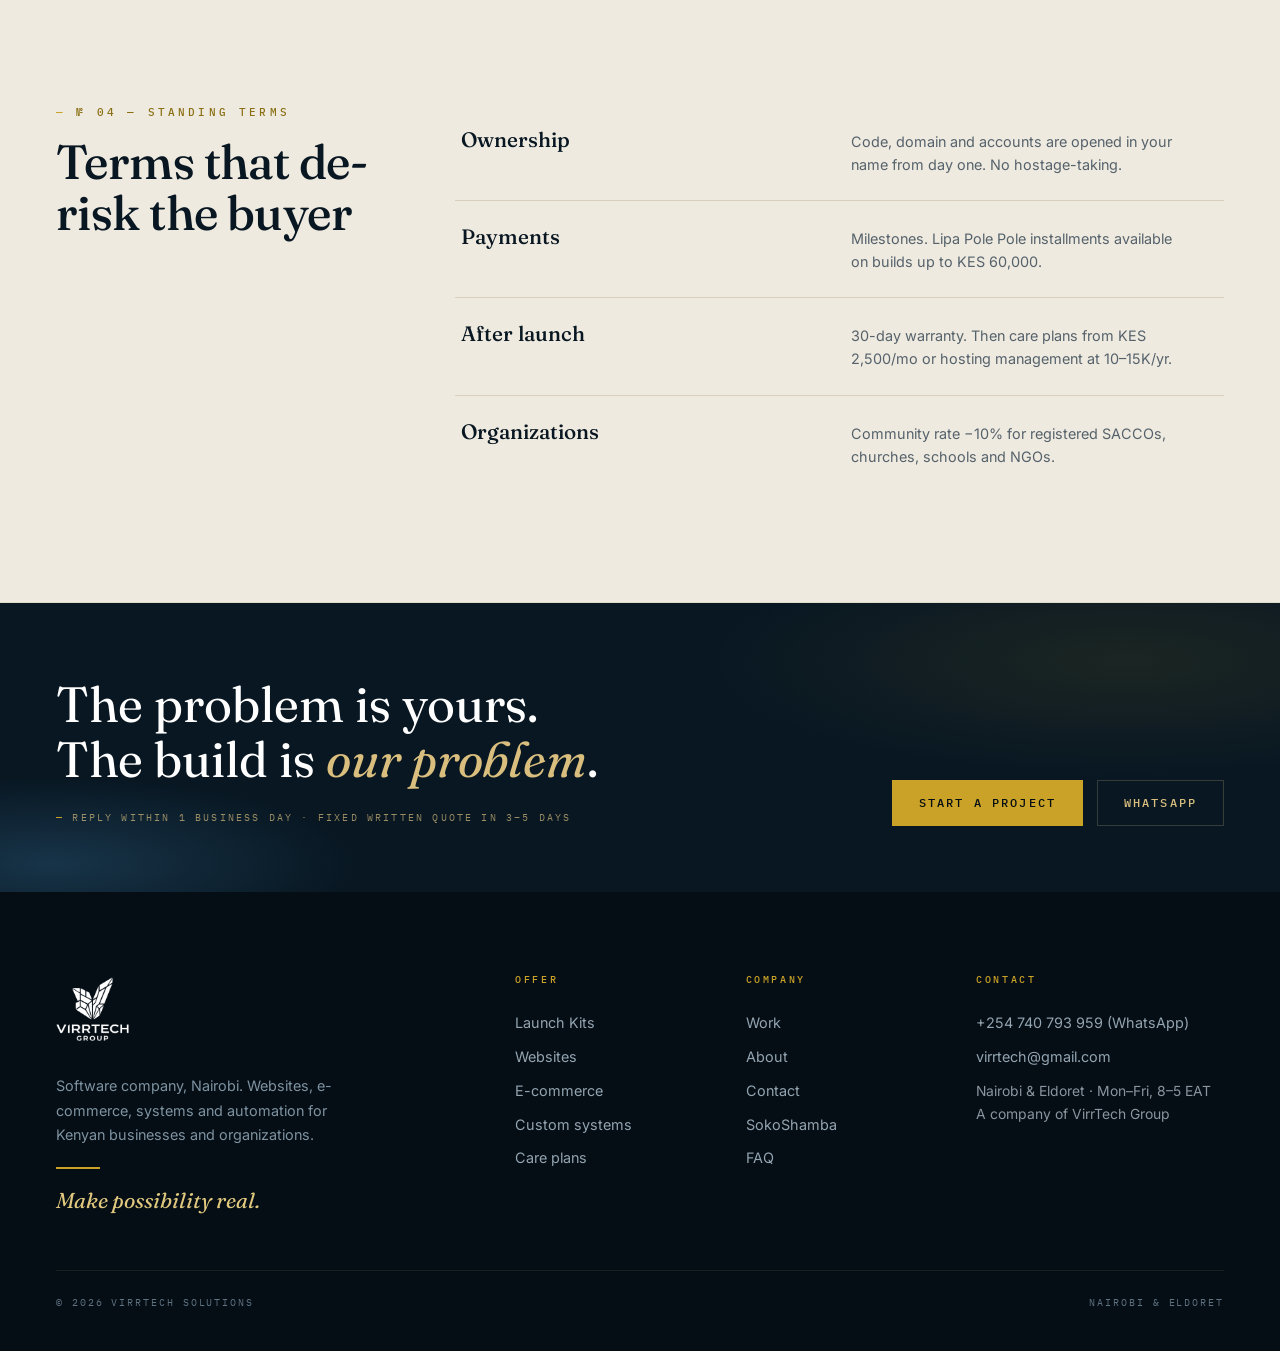
==== commit 79e9def8: "Remove hero background photo (clean navy hero); replace SVG monogram with real VirrTech logo in head" ====
--- a/index.html
+++ b/index.html
@@ -4,6 +4,7 @@
 <meta charset="UTF-8">
 <meta name="viewport" content="width=device-width, initial-scale=1.0">
 <title>VirrTech Solutions — Nairobi software company: websites, systems, automation</title>
+<link rel="icon" type="image/png" href="img/logo-favicon.png">
 <meta name="description" content="VirrTech Solutions builds business websites (from KES 20,000), e-commerce with M-PESA, custom systems and automations in Nairobi. Fixed quotes, you own everything.">
 <link rel="preconnect" href="https://fonts.googleapis.com">
 <link href="https://fonts.googleapis.com/css2?family=Fraunces:ital,opsz,wght@0,9..144,400;0,9..144,500;0,9..144,600;1,9..144,400;1,9..144,500&family=IBM+Plex+Mono:wght@400;500&family=Inter:wght@400;500;600;700&display=swap" rel="stylesheet">
@@ -44,10 +45,7 @@
 <!-- header -->
 <header class="hd">
   <div class="wrap hd-in">
-    <a class="logo" href="index.html" aria-label="VirrTech Solutions">
-      <svg width="34" height="34" viewBox="0 0 100 100" aria-hidden="true"><rect width="100" height="100" rx="4" fill="#0A1B2A"/><path d="M28 28 L50 70 L72 28" fill="none" stroke="#C9A227" stroke-width="9" stroke-linecap="square"/></svg>
-      <span><span class="nm">VIRRTECH</span><span class="sd">Solutions</span></span>
-    </a>
+    <a class="logo" href="index.html" aria-label="VirrTech Solutions"><img class="lg" src="img/logo.png" alt="VirrTech Solutions" width="50" height="44"></a>
     <nav class="nav">
       <a class="on" href="index.html">Index</a>
       <a href="services.html">Services &amp; prices</a>
@@ -187,7 +185,7 @@
   <div class="wrap">
     <div class="ft-grid">
       <div class="fb">
-        <a class="logo" href="index.html"><span class="nm" style="font-size:1rem;">VIRRTECH</span></a>
+        <a class="logo" href="index.html"><img class="flg" src="img/logo-white.png" alt="VirrTech Solutions" width="73" height="64"></a>
         <p>Software company, Nairobi. Websites, e-commerce, systems and automation for Kenyan businesses and organizations.</p>
         <p class="ph">Make possibility real.</p>
       </div>
--- a/css/styles.css
+++ b/css/styles.css
@@ -80,8 +80,8 @@
 .mnav .btn{margin-top:24px;text-align:center;font-family:var(--mono);font-size:.75rem}
 
 /* ---------- HERO ---------- */
-.hero{padding:120px 0 0;position:relative;background-color:#050D15;background-image:linear-gradient(180deg,rgba(4,11,17,.88),rgba(4,11,17,.45) 45%,rgba(4,11,17,.80) 76%,rgba(4,11,17,.97)),url("../img/hero-bg.webp");background-size:cover;background-position:center 30%;background-repeat:no-repeat;color:#fff;overflow:hidden}
-html[data-theme="dark"] .hero{background-color:#030810;background-image:linear-gradient(180deg,rgba(3,8,16,.93),rgba(3,8,16,.55) 45%,rgba(3,8,16,.86) 76%,rgba(3,8,16,.99)),url("../img/hero-bg.webp");background-size:cover;background-position:center 30%;background-repeat:no-repeat}
+.hero{padding:120px 0 0;position:relative;background:#0A1B2A;color:#fff;overflow:hidden}
+html[data-theme="dark"] .hero{background:#040B11}
 .hero::before{content:"";position:absolute;inset:0;background:radial-gradient(56% 52% at 82% 8%,rgba(201,162,39,.13),transparent 62%),radial-gradient(46% 40% at -6% 96%,rgba(30,64,89,.65),transparent 60%),linear-gradient(rgba(217,190,126,.045) 1px,transparent 1px),linear-gradient(90deg,rgba(217,190,126,.045) 1px,transparent 1px);background-size:auto,auto,64px 64px,64px 64px;pointer-events:none}
 .hero .wrap{position:relative}
 .hero-grid{display:grid;grid-template-columns:1.3fr .7fr;gap:60px;align-items:start}
@@ -457,3 +457,9 @@
 /* receipt stamp in dark mode */
 html[data-theme="dark"] .receipt .rpaid{color:#4ADE80;background:linear-gradient(180deg,rgba(74,222,128,.10),rgba(74,222,128,.18));border-color:#34D06B;box-shadow:0 0 0 2px rgba(74,222,128,.22),0 0 0 4.5px rgba(74,222,128,.09)}
 html[data-theme="dark"] .receipt .rpaid .p2{opacity:.95}
+
+/* ===== real logo (header + footer) ===== */
+.logo img.lg{display:block;height:44px;width:auto}
+@media(max-width:480px){.logo img.lg{height:36px}}
+.ft .logo img.flg{display:block;height:64px;width:auto;margin-bottom:14px}
+html[data-theme="dark"] .hd .logo img.lg{filter:invert(1)}
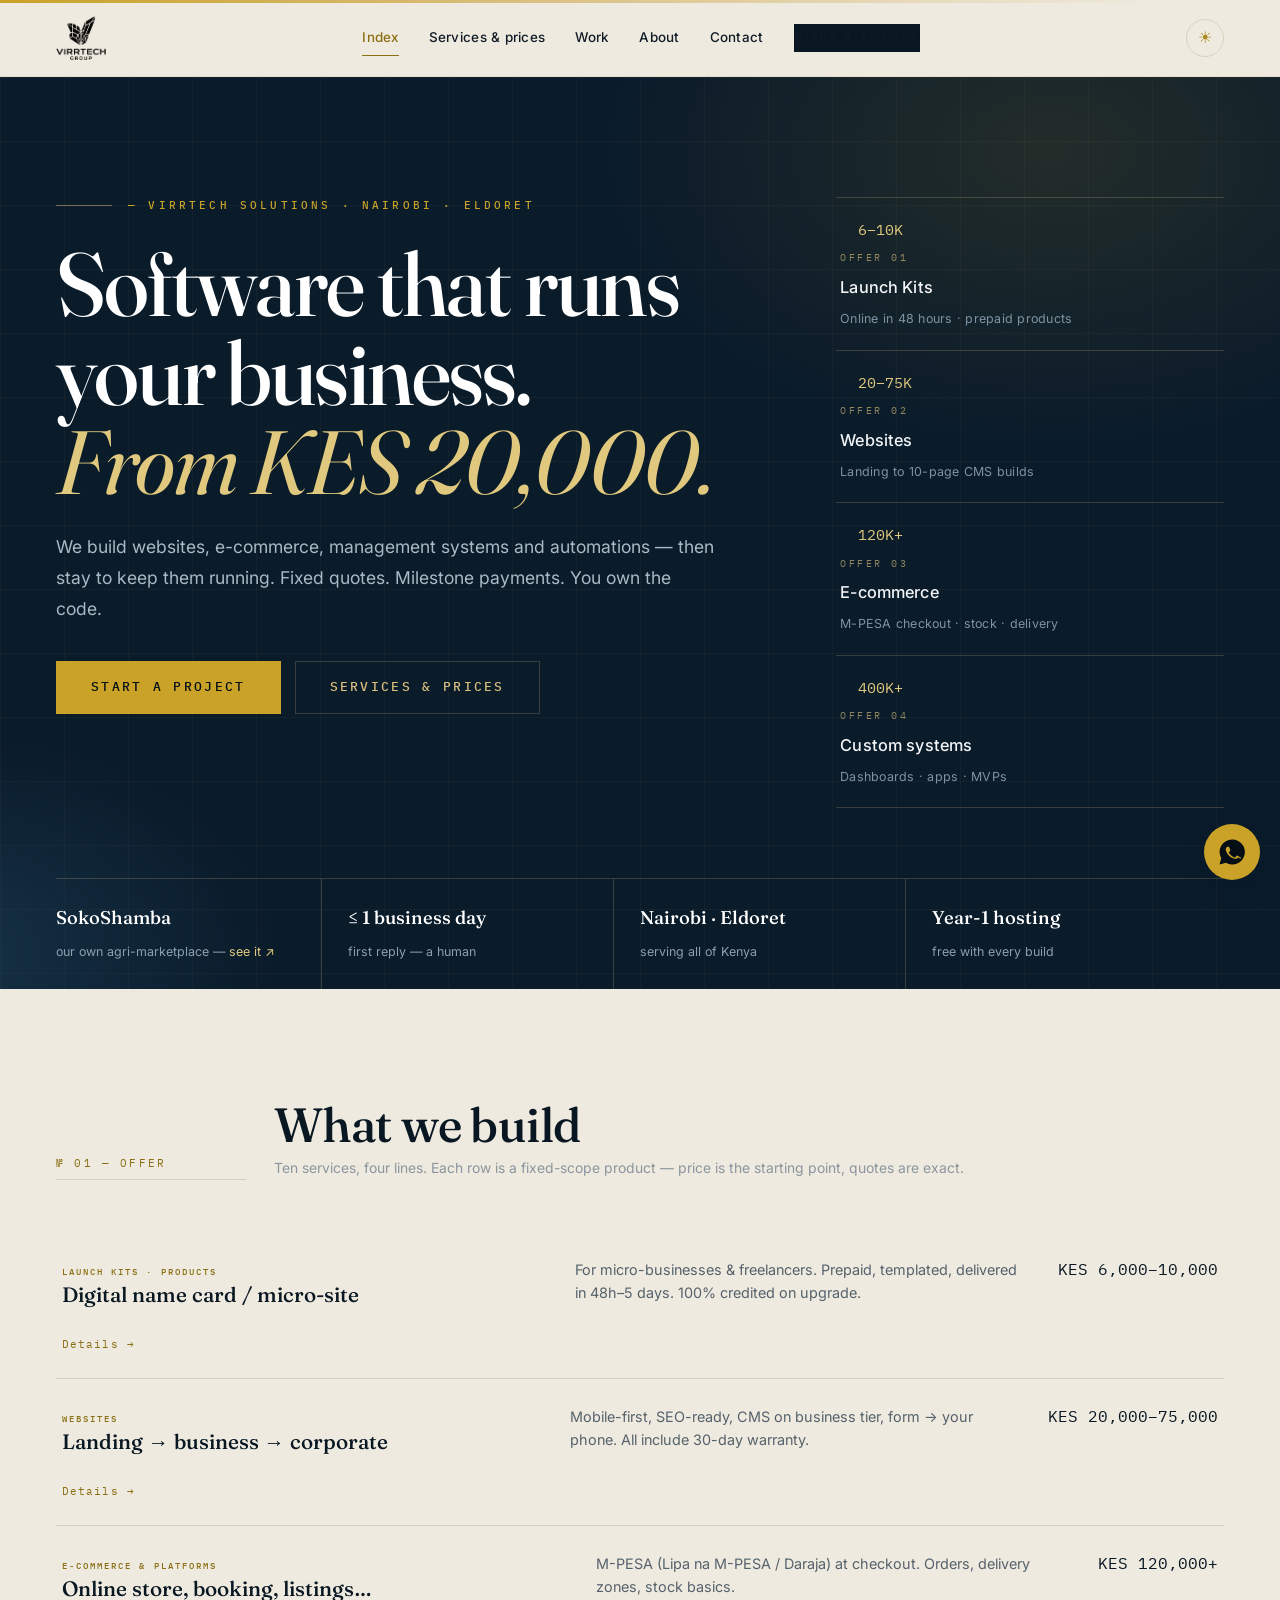
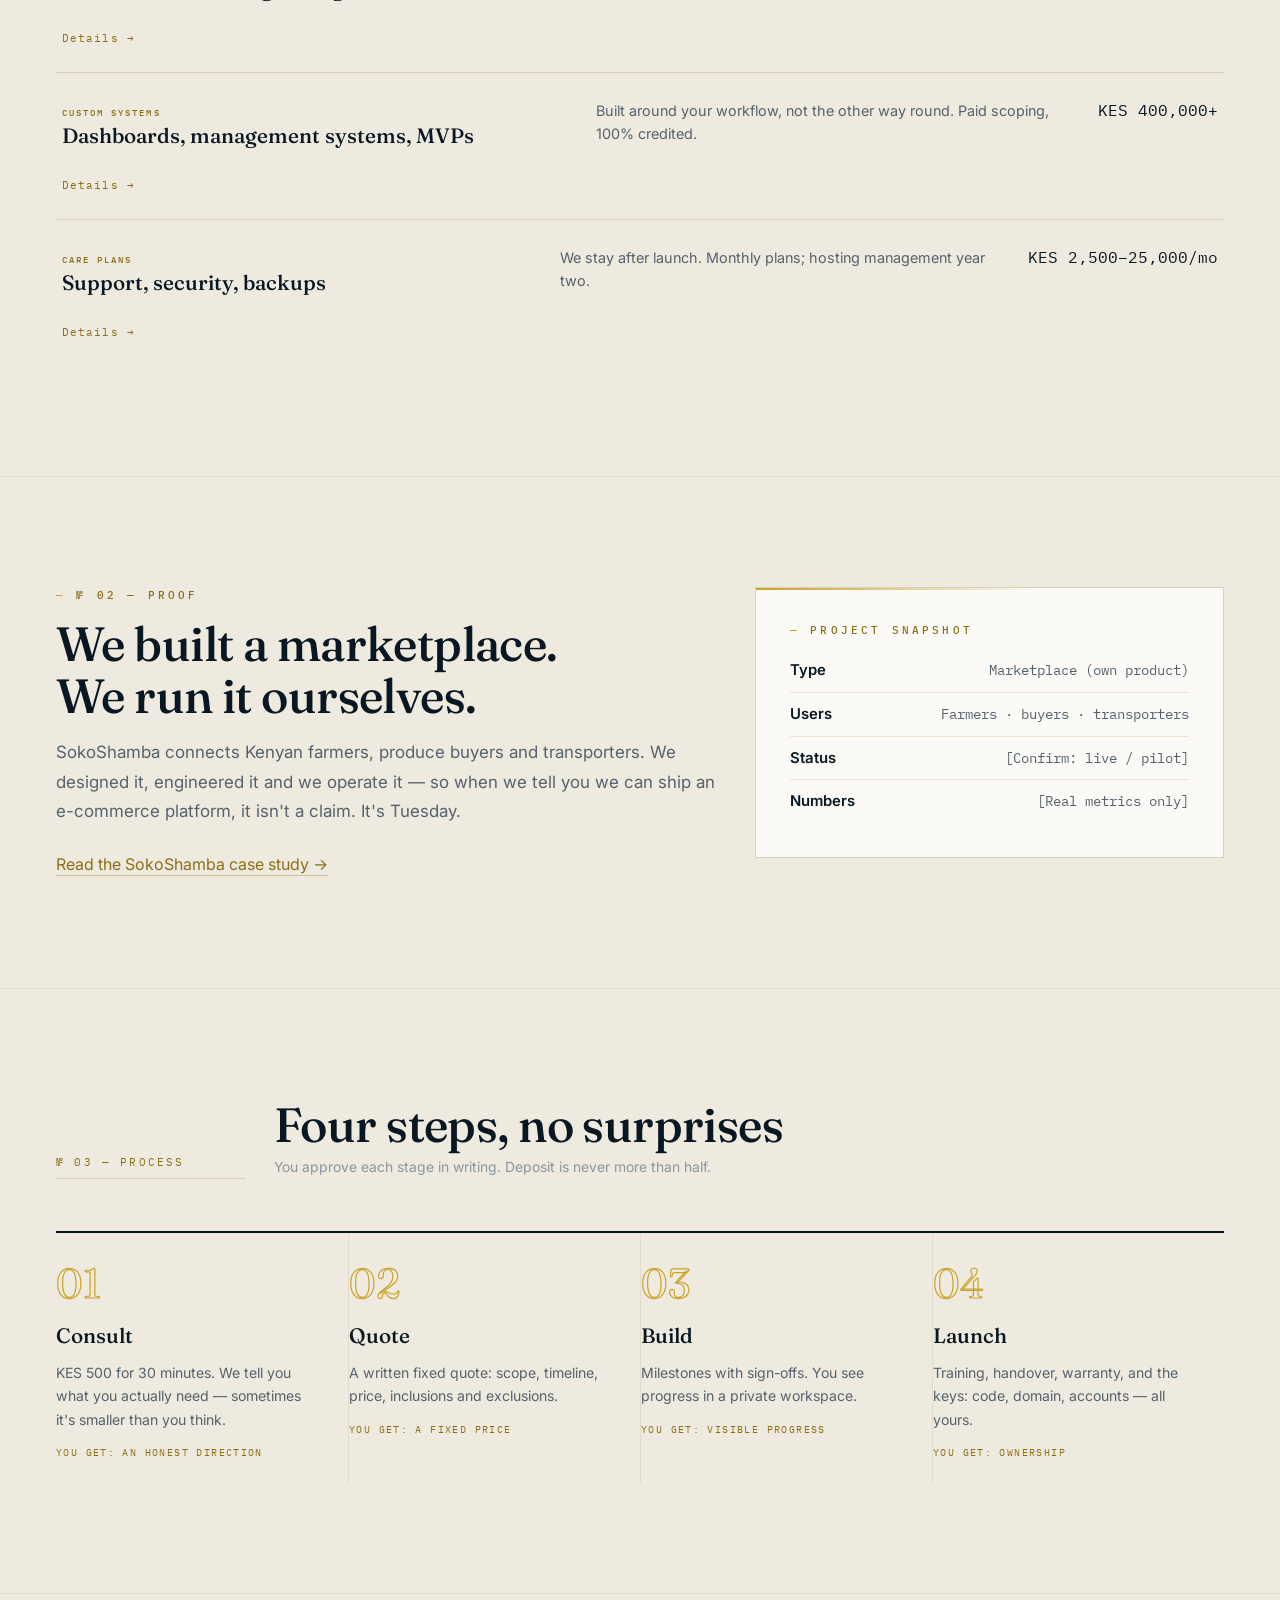
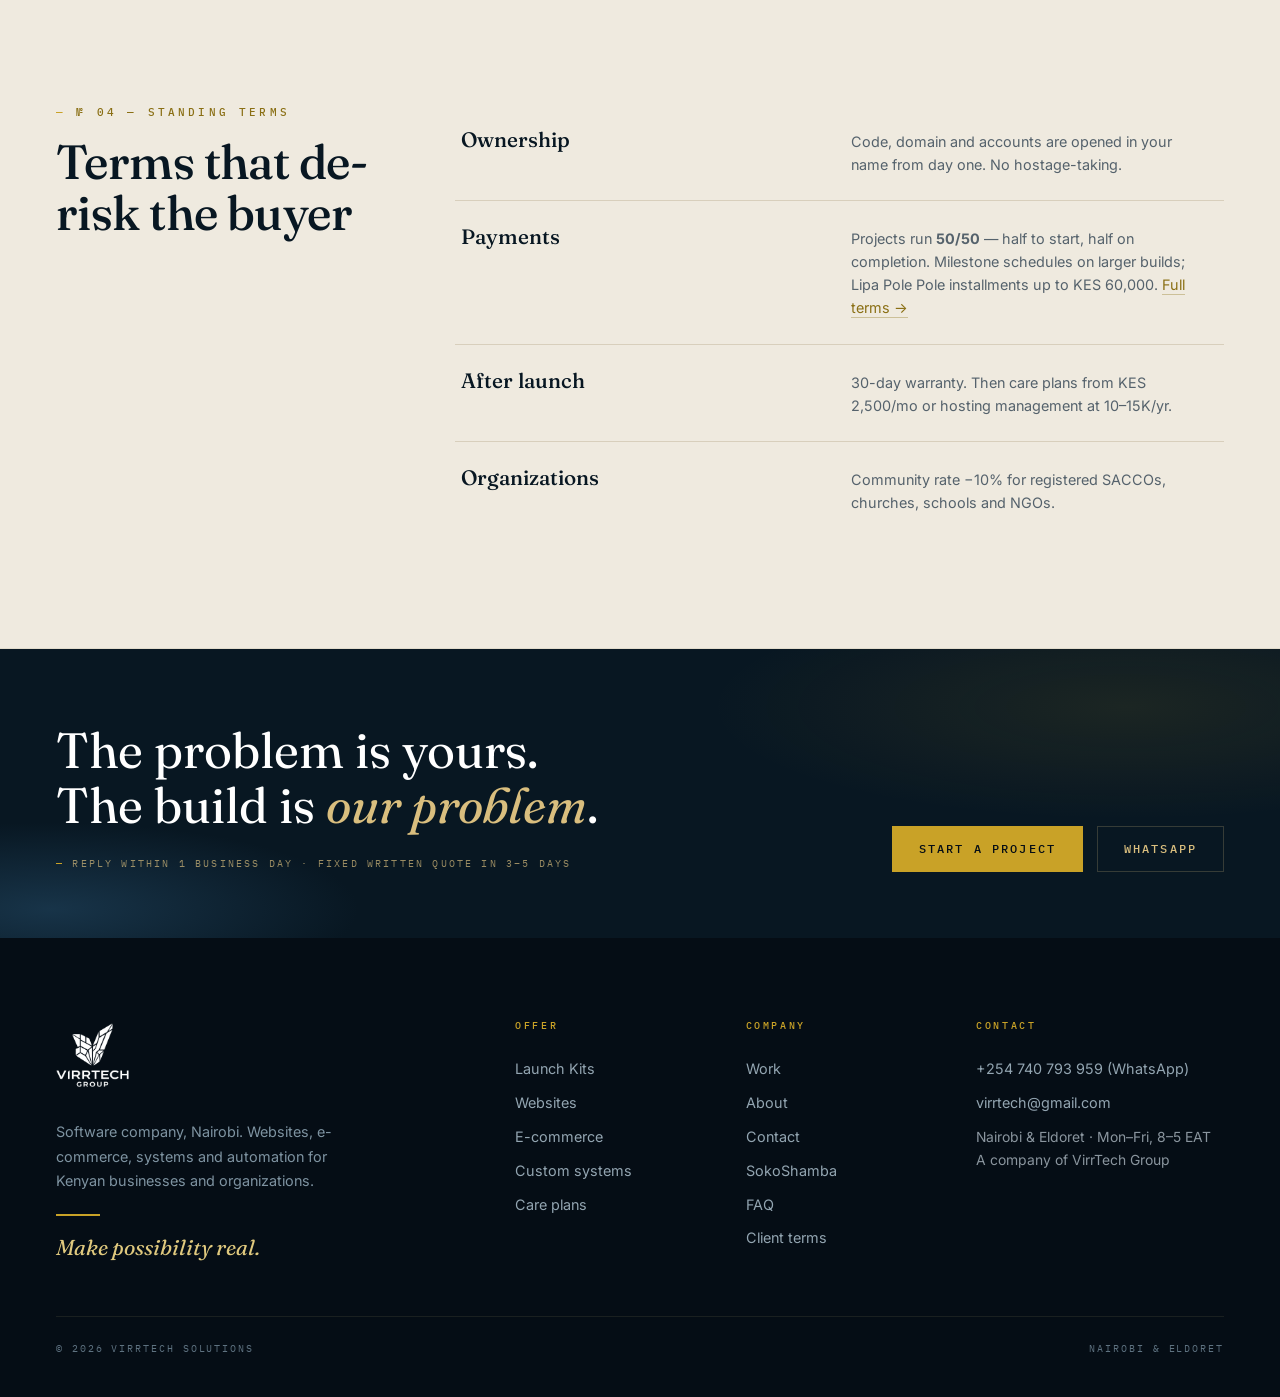
==== commit 309960e1: "Add client agreement (terms.html), mandatory agree-checkbox before consult payment, 50/50 payment po" ====
--- a/index.html
+++ b/index.html
@@ -13,12 +13,12 @@
 
 <meta property="og:type" content="website">
 <meta property="og:site_name" content="VirrTech Solutions">
-<meta property="og:url" content="https://virrtech.co.ke/index.html">
+<meta property="og:url" content="https://virrtechsolutions.co.ke/index.html">
 <meta property="og:title" content="VirrTech Solutions — Nairobi software company: websites, systems, automation">
 <meta property="og:description" content="VirrTech Solutions — software company in Nairobi & Eldoret, Kenya. Websites from KES 20,000, e-commerce with M-PESA, custom systems, automations.">
-<meta property="og:image" content="https://virrtech.co.ke/og-cover.png">
+<meta property="og:image" content="https://virrtechsolutions.co.ke/og-cover.png">
 <meta name="twitter:card" content="summary_large_image">
-<link rel="canonical" href="https://virrtech.co.ke/index.html">
+<link rel="canonical" href="https://virrtechsolutions.co.ke/index.html">
 <!-- GA4: replace G-XXXXXXX once tracking is wanted
 <script async src="https://www.googletagmanager.com/gtag/js?id=G-XXXXXXX"></script> -->
 
@@ -29,7 +29,7 @@
  "@type":"ProfessionalService",
  "name":"VirrTech Solutions",
  "description":"Software company in Nairobi & Eldoret, Kenya: websites, e-commerce with M-PESA, custom systems, automation.",
- "url":"https://virrtech.co.ke/",
+ "url":"https://virrtechsolutions.co.ke/",
  "email":"virrtech@gmail.com",
  "telephone":"+254740793959",
  "priceRange":"KES 6,000 - KES 3,000,000",
@@ -155,7 +155,7 @@
       </div>
       <div class="c8" data-rv>
         <div class="rrow"><div class="wt">Ownership</div><div class="ds">Code, domain and accounts are opened in your name from day one. No hostage-taking.</div></div>
-        <div class="rrow"><div class="wt">Payments</div><div class="ds">Milestones. Lipa Pole Pole installments available on builds up to KES 60,000.</div></div>
+        <div class="rrow"><div class="wt">Payments</div><div class="ds">Projects run <b>50/50</b> — half to start, half on completion. Milestone schedules on larger builds; Lipa Pole Pole installments up to KES 60,000. <a class="lnk" href="terms.html">Full terms →</a></div></div>
         <div class="rrow"><div class="wt">After launch</div><div class="ds">30-day warranty. Then care plans from KES 2,500/mo or hosting management at 10–15K/yr.</div></div>
         <div class="rrow"><div class="wt">Organizations</div><div class="ds">Community rate −10% for registered SACCOs, churches, schools and NGOs.</div></div>
       </div>
@@ -190,7 +190,7 @@
         <p class="ph">Make possibility real.</p>
       </div>
       <div><h5>Offer</h5><a href="services.html#kits">Launch Kits</a><a href="services.html#sites">Websites</a><a href="services.html#commerce">E-commerce</a><a href="services.html#systems">Custom systems</a><a href="services.html#care">Care plans</a></div>
-      <div><h5>Company</h5><a href="work.html">Work</a><a href="about.html">About</a><a href="start.html">Contact</a><a href="work.html">SokoShamba</a><a href="faq.html">FAQ</a></div>
+      <div><h5>Company</h5><a href="work.html">Work</a><a href="about.html">About</a><a href="start.html">Contact</a><a href="work.html">SokoShamba</a><a href="faq.html">FAQ</a><a href="terms.html">Client terms</a></div>
       <div><h5>Contact</h5><a href="https://wa.me/254740793959">+254 740 793 959 (WhatsApp)</a><a href="mailto:virrtech@gmail.com">virrtech@gmail.com</a><span class="small" style="display:block;margin-top:6px;">Nairobi &amp; Eldoret · Mon–Fri, 8–5 EAT<br>A company of VirrTech Group</span></div>
     </div>
     <div class="ftbot"><span>© 2026 VirrTech Solutions</span><span>Nairobi &amp; Eldoret</span></div>
--- a/css/styles.css
+++ b/css/styles.css
@@ -463,3 +463,11 @@
 @media(max-width:480px){.logo img.lg{height:36px}}
 .ft .logo img.flg{display:block;height:64px;width:auto;margin-bottom:14px}
 html[data-theme="dark"] .hd .logo img.lg{filter:invert(1)}
+
+/* ===== terms page + agreement checkbox ===== */
+#tm p{font-size:1.02rem;line-height:1.8}
+#tm h2{margin-top:34px}
+.agree{display:flex;gap:10px;align-items:flex-start;margin:16px 0 6px;padding:12px 14px;border:1px solid var(--line);border-radius:8px;background:var(--card)}
+.agree input[type="checkbox"]{margin-top:3px;width:17px;height:17px;flex:none;accent-color:var(--gold-500);cursor:pointer}
+.agree .small{color:var(--muted);line-height:1.55}
+.agree.err{border-color:#A3442E}
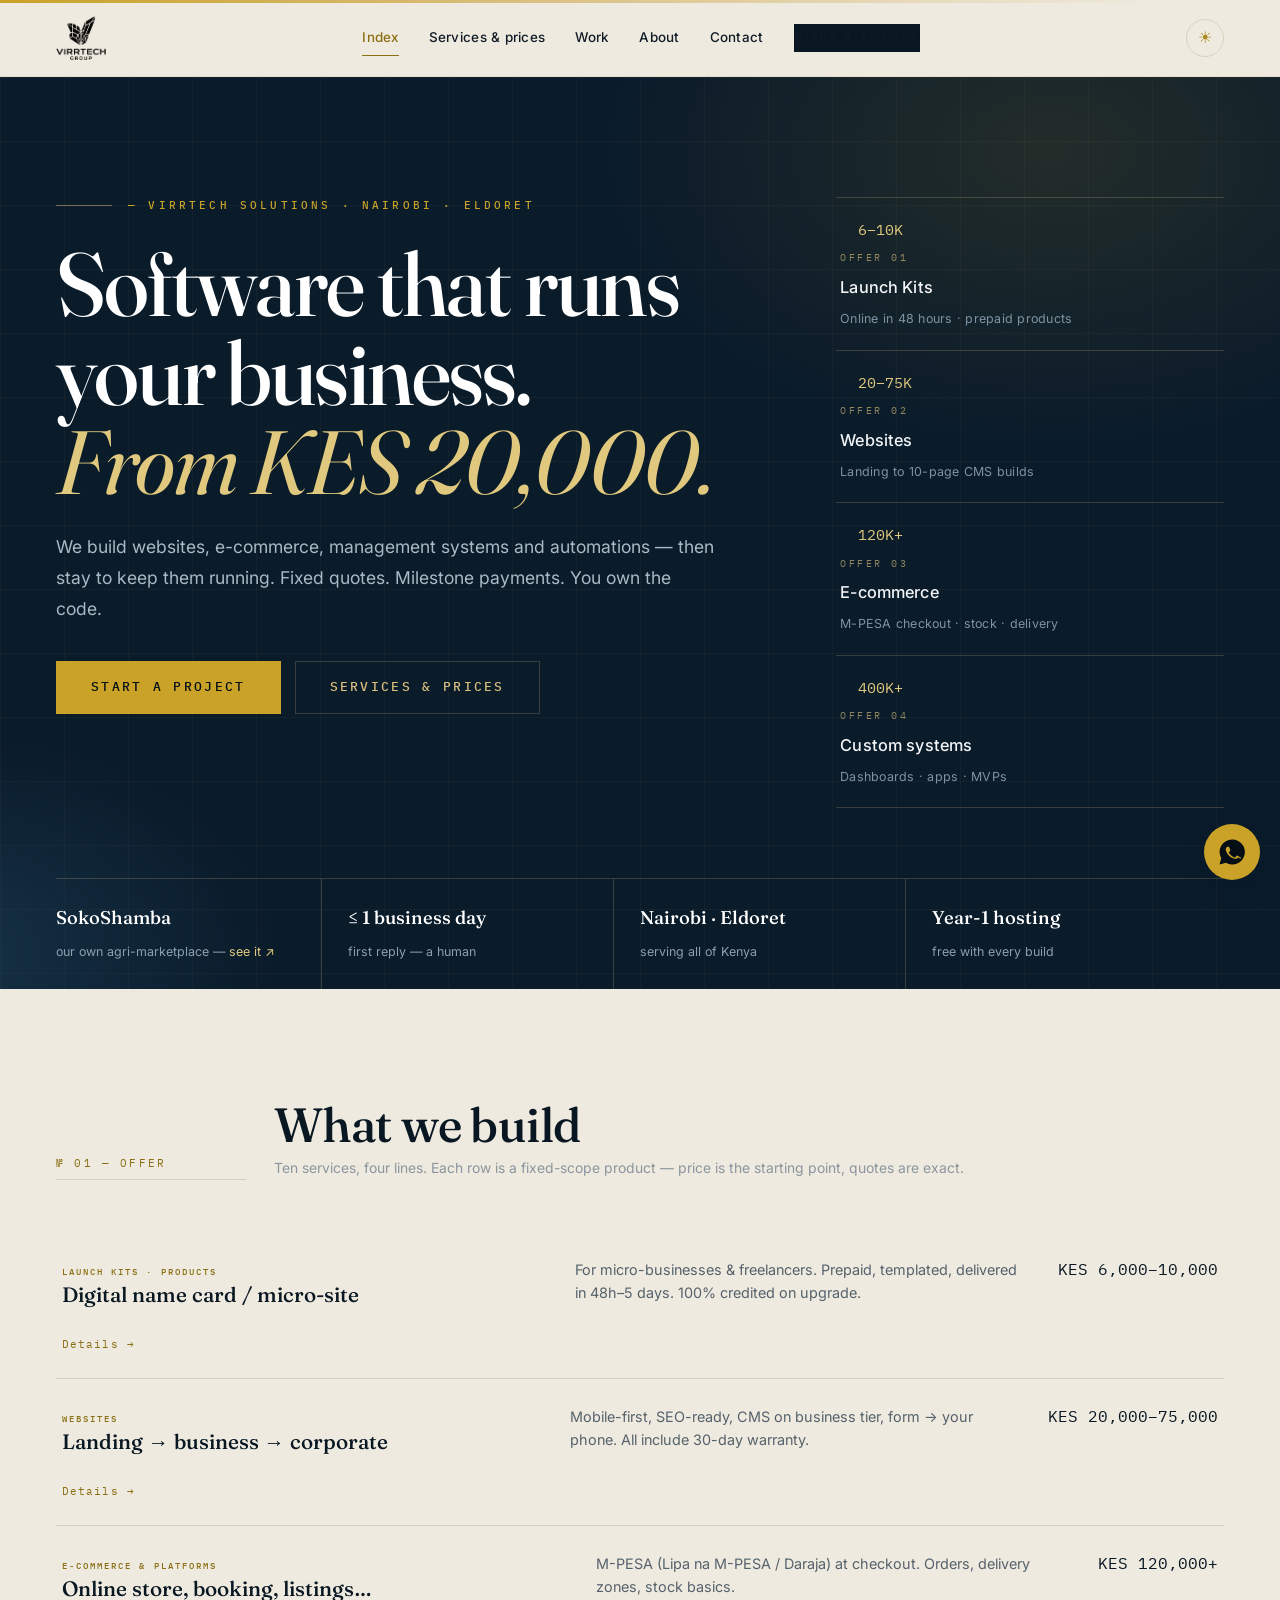
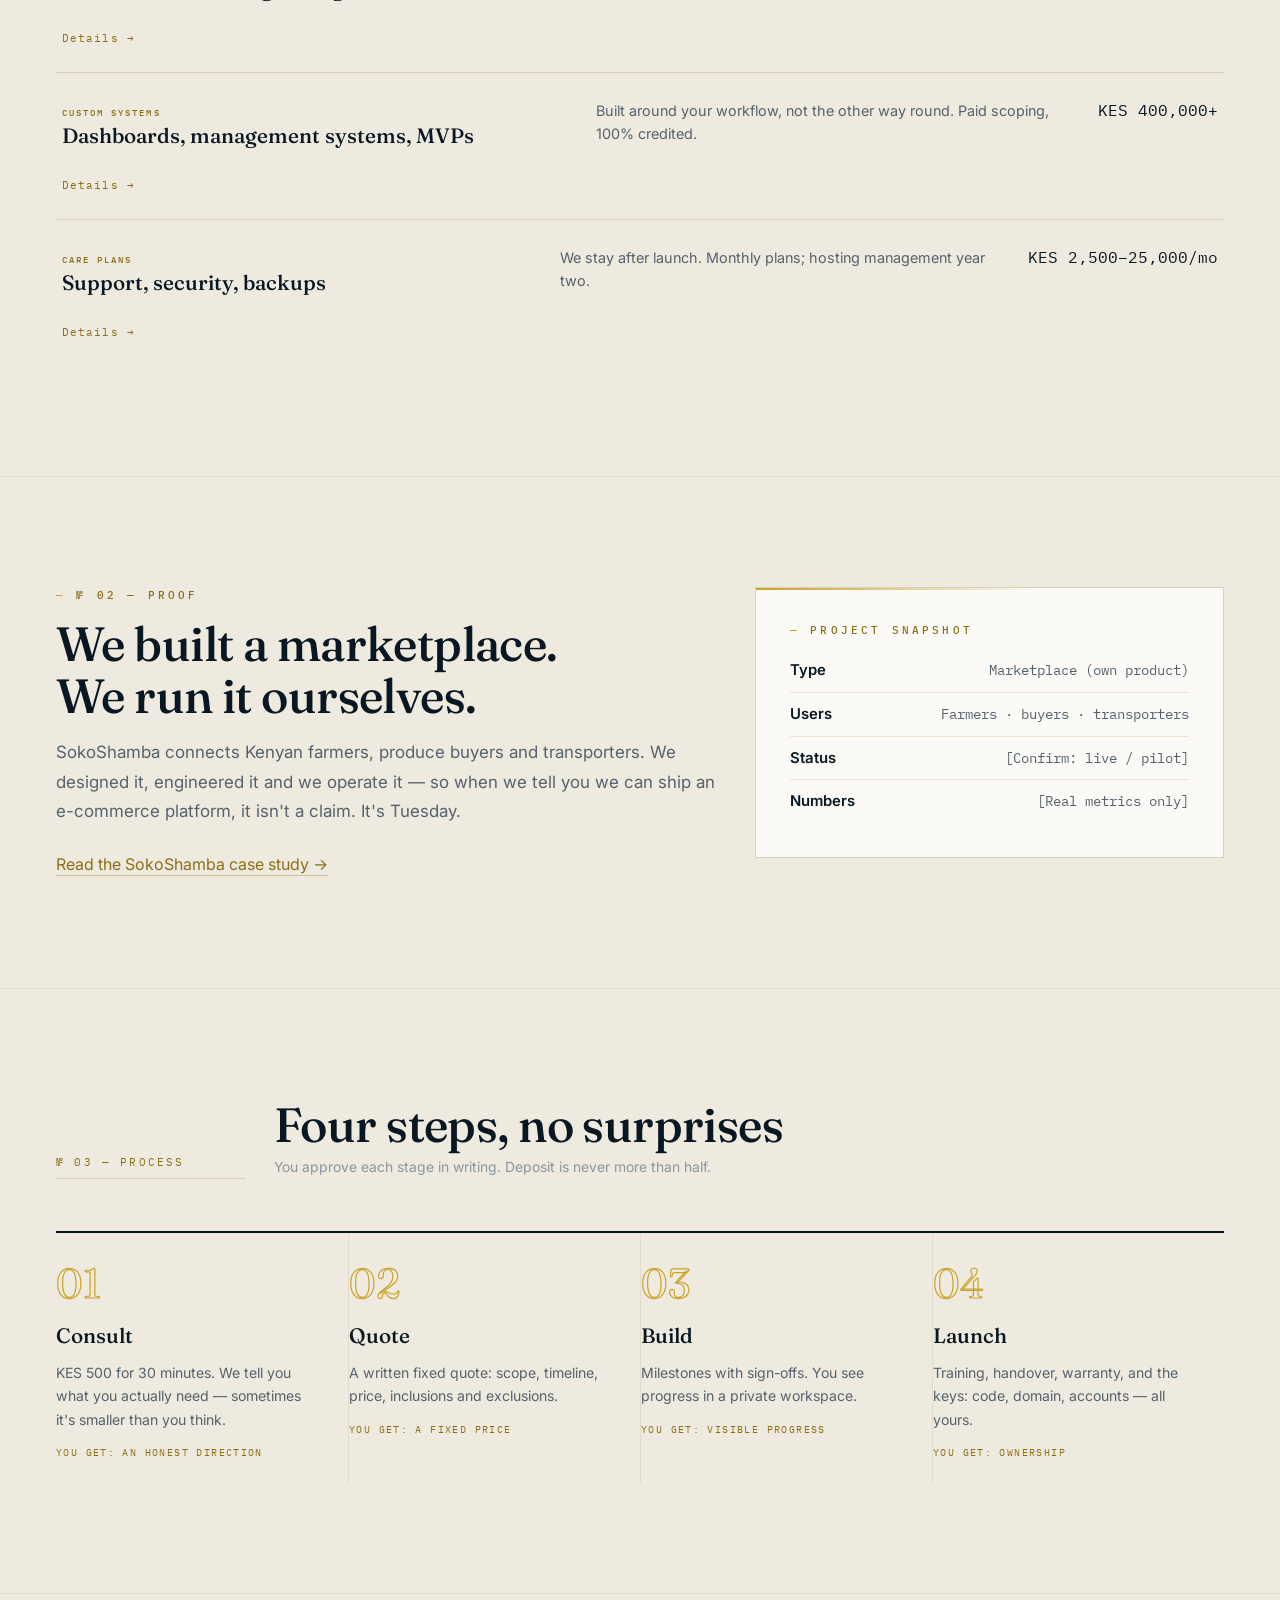
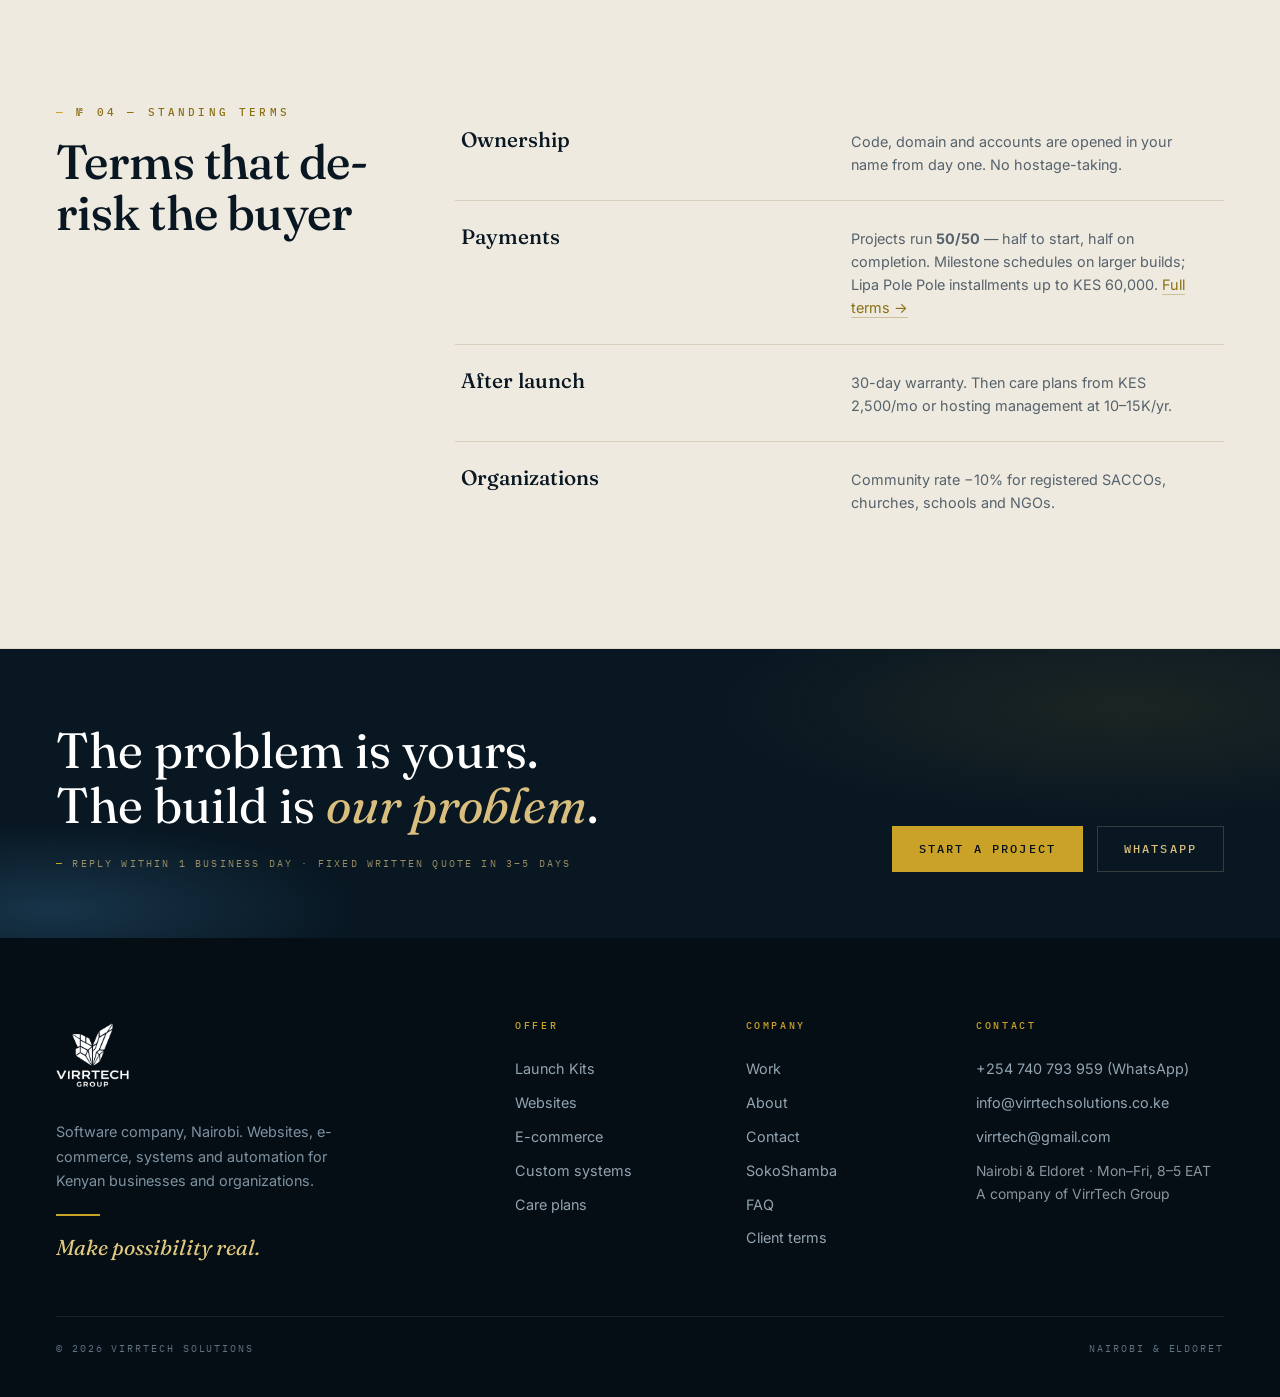
==== commit 59068c49: "footer: add info@virrtechsolutions.co.ke to Contact column on all pages Adds the branded info email " ====
--- a/index.html
+++ b/index.html
@@ -191,7 +191,7 @@
       </div>
       <div><h5>Offer</h5><a href="services.html#kits">Launch Kits</a><a href="services.html#sites">Websites</a><a href="services.html#commerce">E-commerce</a><a href="services.html#systems">Custom systems</a><a href="services.html#care">Care plans</a></div>
       <div><h5>Company</h5><a href="work.html">Work</a><a href="about.html">About</a><a href="start.html">Contact</a><a href="work.html">SokoShamba</a><a href="faq.html">FAQ</a><a href="terms.html">Client terms</a></div>
-      <div><h5>Contact</h5><a href="https://wa.me/254740793959">+254 740 793 959 (WhatsApp)</a><a href="mailto:virrtech@gmail.com">virrtech@gmail.com</a><span class="small" style="display:block;margin-top:6px;">Nairobi &amp; Eldoret · Mon–Fri, 8–5 EAT<br>A company of VirrTech Group</span></div>
+      <div><h5>Contact</h5><a href="https://wa.me/254740793959">+254 740 793 959 (WhatsApp)</a><a href="mailto:info@virrtechsolutions.co.ke">info@virrtechsolutions.co.ke</a><a href="mailto:virrtech@gmail.com">virrtech@gmail.com</a><span class="small" style="display:block;margin-top:6px;">Nairobi &amp; Eldoret · Mon–Fri, 8–5 EAT<br>A company of VirrTech Group</span></div>
     </div>
     <div class="ftbot"><span>© 2026 VirrTech Solutions</span><span>Nairobi &amp; Eldoret</span></div>
   </div>
